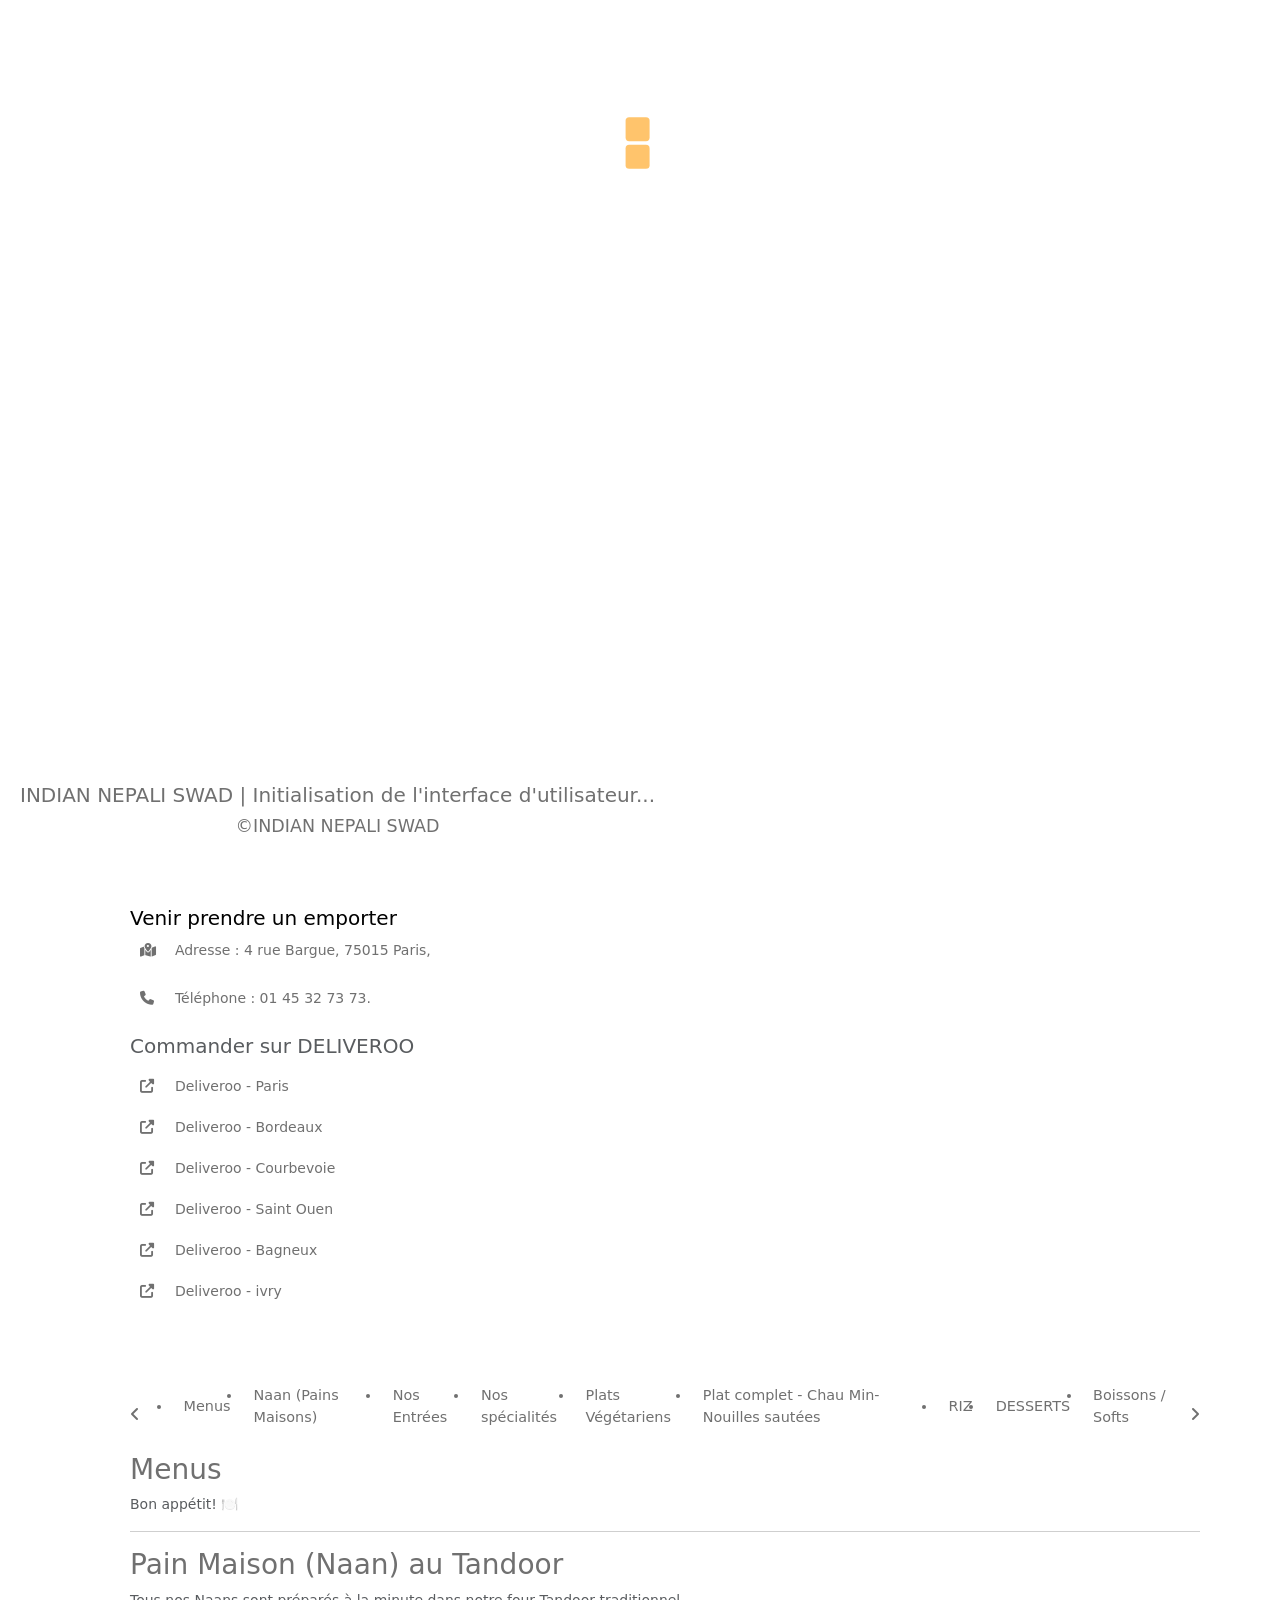
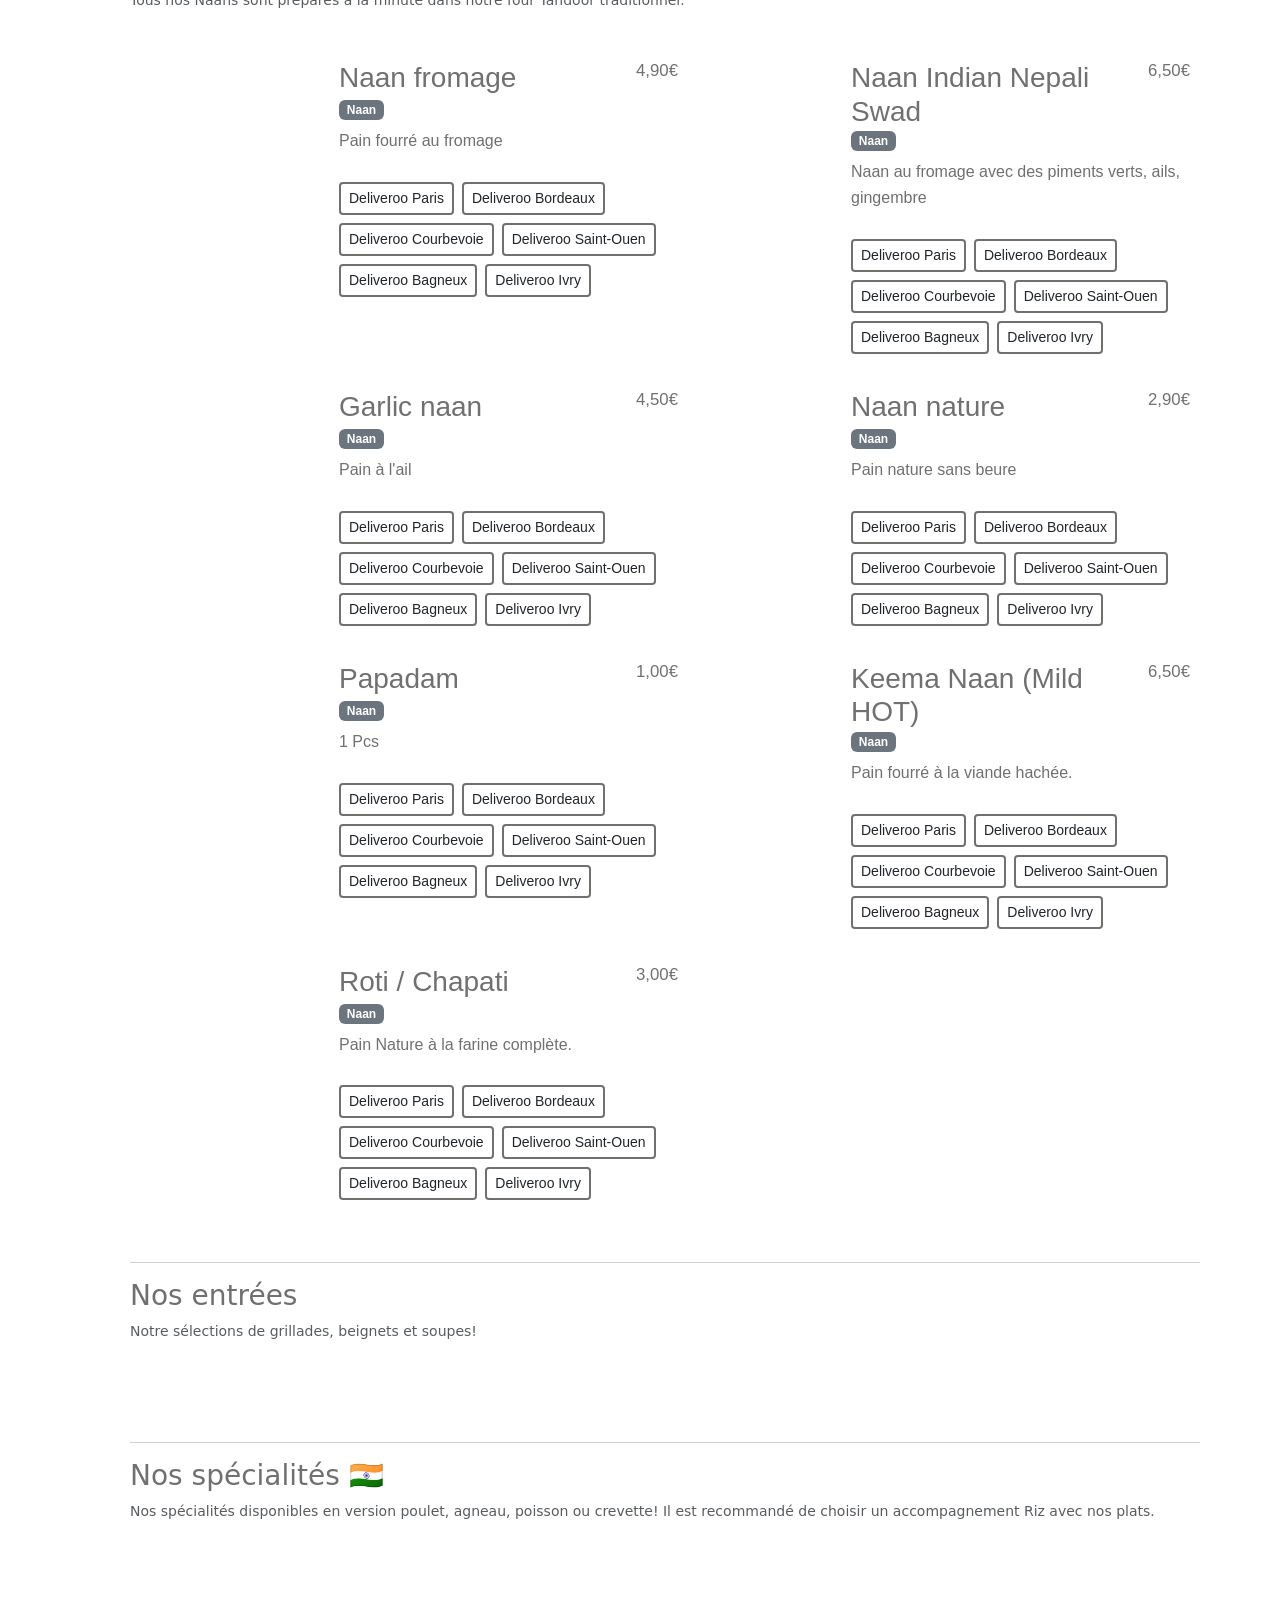
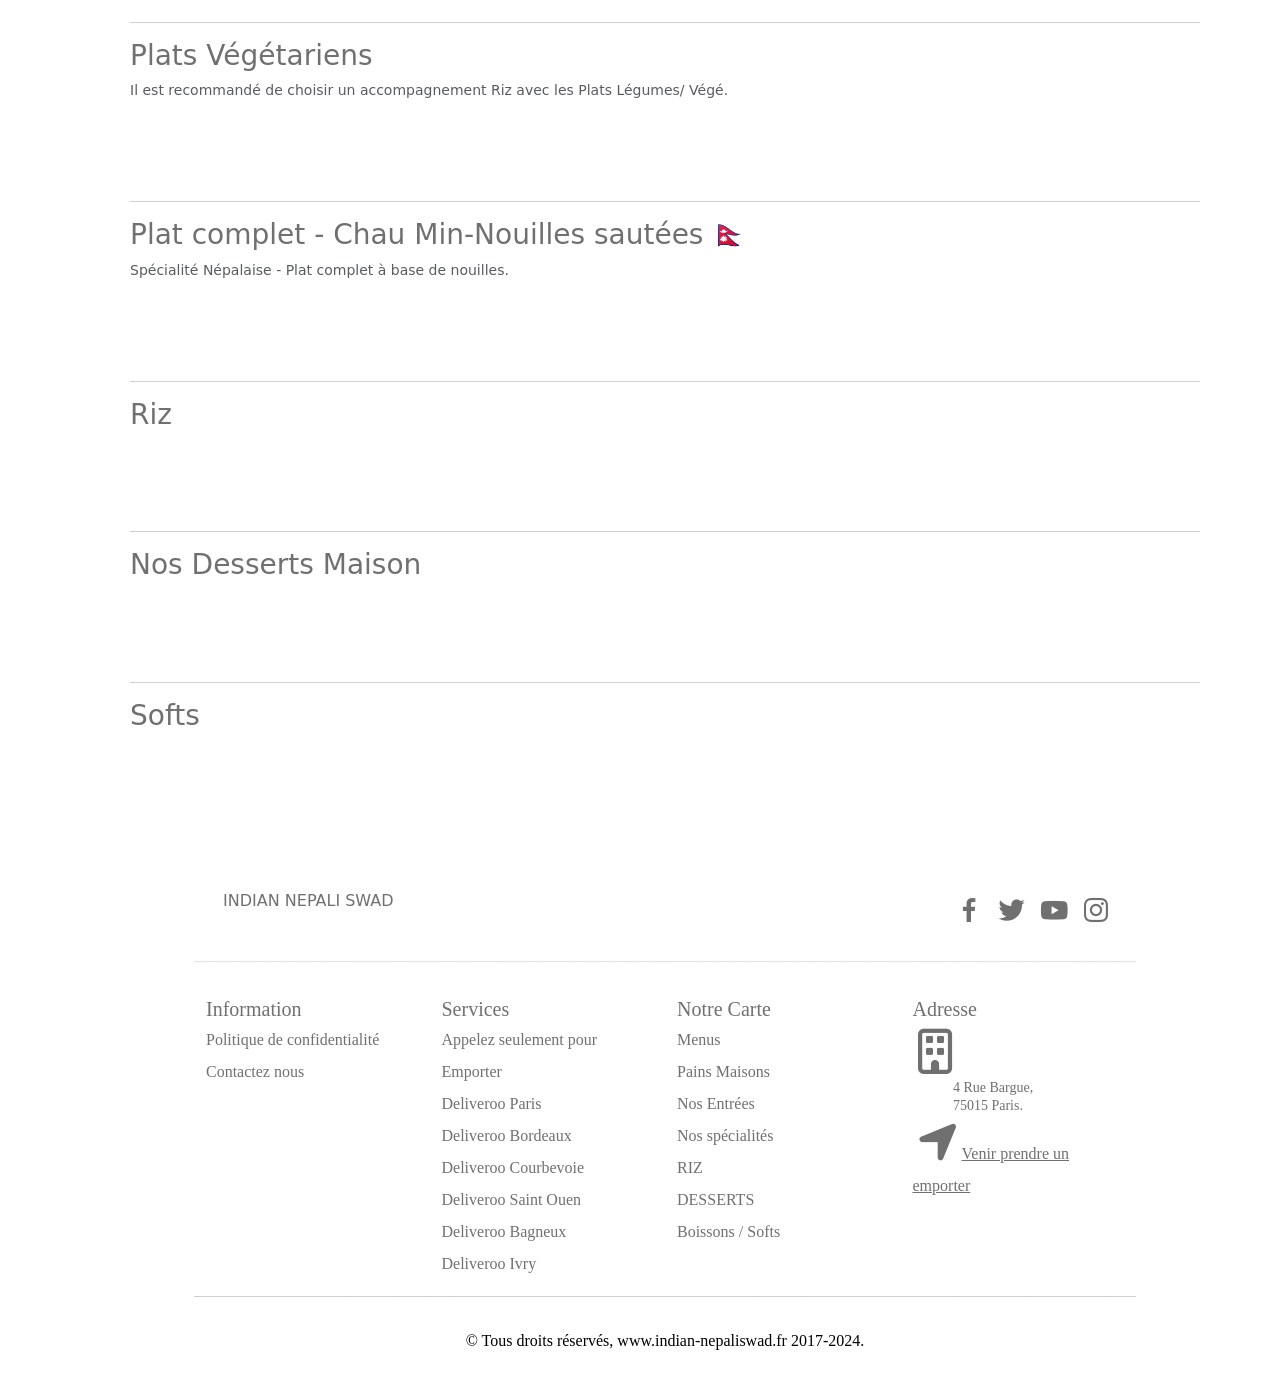
==== index.html @ 0d8e0948 "Update index.html" ====
<!DOCTYPE html>
<html lang="fr">
<head>
<meta charset="UTF-8">
<meta name="viewport" content="width=device-width, initial-scale=1.0">
<meta property="og:title" content="INDIAN NEPALI SWAD" />
<meta property="og:type" content="website" />
<meta property="og:url" content="https://www.indian-nepaliswad.fr" />
<meta property="og:image" content="https://www.indian-nepaliswad.fr/etc/logo.png" />
<meta property="og:description" content="Restaurant Indian Nepali Swad, situé à Paris et à Bordeaux, vous invite à découvrir ses spécialités népalaises et indiennes. Vous pourrez savourer une cuisine authentique sur place, en livraison ou à emporter depuis six emplacements différents : 4 Rue Bargue, 75015 Paris ; 170 Cours du Médoc, 33300 Bordeaux..." />
<meta name="description" content="Restaurant Indian Nepali Swad, situé à Paris et à Bordeaux, vous invite à découvrir ses spécialités népalaises et indiennes. Vous pourrez savourer une cuisine authentique sur place, en livraison ou à emporter depuis six emplacements différents : 4 Rue Bargue, 75015 Paris ; 170 Cours du Médoc, 33300 Bordeaux...">
<meta name="theme-color" content="#ffffff">
<meta name="keywords" content="RESTAURANT, INDIAN, NEPALI, SWAD, CUISINE, livraison, Emporter, CUISINE authentique, Service à table, Sur place, commandez en ligne, deliveroo, repas, Plats, curry, tandoori, naan formage, Meilleur restaurant Indian, Paris">
<meta name="twitter:card" content="summary_large_image">
<meta name="robots" content="index, follow">
<link rel="apple-touch-icon" sizes="180x180" href="https://www.indian-nepaliswad.fr/etc/apple-touch-icon.png">
<link rel="icon" type="image/png" sizes="32x32" href="https://www.indian-nepaliswad.fr/etc/favicon-32x32.png">
<link rel="icon" type="image/png" sizes="16x16" href="https://www.indian-nepaliswad.fr/etc/favicon-16x16.png">
<link rel="manifest" href="https://www.indian-nepaliswad.fr/etc/site.webmanifest">
<meta http-equiv="X-UA-Compatible" content="ie=edge">
<meta name="keywords" content="Nourriture, INDIAN, NEPALI, SWAD">
<meta name="author" content="Food, Nourriture, Restaurant, INDIAN, NEPALI, SWAD">
<link rel="stylesheet" href="https://cdnjs.cloudflare.com/ajax/libs/font-awesome/6.2.1/css/all.min.css"/>
<link rel="stylesheet" href="https://cdn.jsdelivr.net/npm/bootstrap@5.3.3/dist/css/bootstrap.min.css"/>
<link rel="stylesheet" href="https://cdn.jsdelivr.net/npm/boxicons@latest/css/boxicons.min.css"/>
<link rel="stylesheet" href="./css/style.css"/>
<link rel="stylesheet" href="https://www.indian-nepaliswad.fr/css/main.css"/>
<link rel="stylesheet" href="https://www.indian-nepaliswad.fr/css/alerts.css"/>
<script src="https://cdnjs.cloudflare.com/ajax/libs/jquery/3.2.1/jquery.min.js"> crossorigin="anonymous"</script>
<script src="https://code.jquery.com/ui/1.13.2/jquery-ui.js" crossorigin="anonymous"></script>
<link rel="stylesheet" href="https://cdn.jsdelivr.net/npm/swiper@10/swiper-bundle.min.css"/>
<link rel="stylesheet" href="https://www.indian-nepaliswad.fr/css/jquery-ui.css"/>
<script src="https://cdn.jsdelivr.net/particles.js/2.0.0/particles.min.js" crossorigin="anonymous"></script>
<link href="https://cdn.jsdelivr.net/npm/remixicon@4.2.0/fonts/remixicon.css" rel="stylesheet">
<link href="https://cdn.datatables.net/2.0.2/css/dataTables.dataTables.min.css" rel="stylesheet">
<link href="https://cdnjs.cloudflare.com/ajax/libs/leaflet/1.9.4/leaflet.css" rel="stylesheet">
<script src="https://cdn.datatables.net/2.0.2/js/dataTables.min.js" crossorigin="anonymous"></script>
<script src="https://html2canvas.hertzen.com/dist/html2canvas.min.js" crossorigin="anonymous"></script>
<script src="https://cdnjs.cloudflare.com/ajax/libs/leaflet/1.9.4/leaflet.js" crossorigin="anonymous"></script>
<link rel="stylesheet" href="https://unpkg.com/maplibre-gl@2.4.0/dist/maplibre-gl.css">
<link rel="stylesheet" href="https://unpkg.com/leaflet-gesture-handling/dist/leaflet-gesture-handling.min.css">
<script src="https://unpkg.com/leaflet-gesture-handling"></script>
<script src="https://unpkg.com/maplibre-gl@2.4.0/dist/maplibre-gl.js"></script>
<script src="https://cdn.jsdelivr.net/gh/maplibre/maplibre-gl-leaflet@main/leaflet-maplibre-gl.js"></script>
<link rel="stylesheet" href="https://www.indian-nepaliswad.fr/css/style.css"/>
<script>
$(document).ready(function(){
    $("#contextmenu").hide();
    $(document).bind("contextmenu", function(e){
        $("#contextmenu").css("display", "none");
        setTimeout(() => {
            $("#contextmenu").css({'display':'block', 'left':e.pageX, 'top':e.pageY});
            if(e.pageX > window.innerWidth - 400 ||e.pageX < 0 || e.pageY > window.innerHeight - 200|| e.pageY < 0) {
                $("#contextmenu").css({'display':'block', 'left':e.pageX - 260, 'top':e.pageY - 300});
            }
        }, 100);
        return false;
    });
    $(document).click(function(e){
        if(e.button == 0){
        $("#contextmenu").css("display", "none");
        }
    });
    $(document).keydown(function(e){
        if(e.keyCode == 27){
        $("#ccontextmenu").css("display", "none");
        }
    });
    const marker_coords = [48.84063,2.30602];
    var southWest = L.latLng(41.84063, -2.50602);
    var northEast = L.latLng(50.84063, 5.30602);
    var bounds = L.latLngBounds(southWest, northEast);
    const map = L.map('map', {
        center: marker_coords,
        zoom: 5,
        maxZoom: 18,
        minZoom: 5,
        maxBounds: bounds,
        zoomControl: true,
        gestureHandling: true
    });
    L.control.scale().addTo(map);
    L.tooltip(marker_coords, {permanent: true, content: `<b><a style="filter: var(--legend);color: var(--text-color);pointer-events: all;" href="https://www.google.com/maps/dir//4+Rue+Bargue,+75015+Paris">INS* Paris 15</a></b>`})
    .addTo(map);
    // paris 15
    L.circle([48.84063, 2.30602], {
        color: '#ff000085',
        fillColor: '#ff000055',
        fillOpacity: 0.2,
        radius: 10000
    }).addTo(map);
    // Courbevoie 13 Rue Latérale, 92400
    L.circle([48.80518, 2.46269], {
        color: '#0000ff85',
        fillColor: '#006aff55',
        fillOpacity: 0.2,
        radius: 10000
    }).addTo(map);
    // Saint-Ouen 10 rue palouzié, 93400
    L.circle([48.90469, 2.32766], {
        color: '#ff660085',
        fillColor: '#ffa50055',
        fillOpacity: 0.2,
        radius: 10000
    }).addTo(map);
    // Bagneux 5 allée du parc de garlande, 92220
    L.circle([48.80033, 2.30524], {
        color: '#c8c80085',
        fillColor: '#ffff0055',
        fillOpacity: 0.2,
        radius: 10000
    }).addTo(map);
    // ivry 11 rue Moïse, 94200
    L.circle([48.81810, 2.40196], {
        color: '#80008085',
        fillColor: '#ff00ff55',
        fillOpacity: 0.2,
        radius: 10000
    }).addTo(map);
    // Bordeaux 170 Cours du Médoc,33300
    L.circle([44.86313, -0.57288], {
        color: '#00ff8085',
        fillColor: '#00ffff55',
        fillOpacity: 0.2,
        radius: 10000
    }).addTo(map);

    var legend = L.control({ position: "bottomleft" });
    setTimeout(() => {
        legend.onAdd = function(map) {
        var div = L.DomUtil.create("div", "legend d-none d-md-block");
        div.innerHTML = `<h6>Zones de livraison couvert</h6>
                        <div class="btn-group" style="display: flex;justify-content: start;align-items: center;">
                            <input type="text" disabled class="form-control" style="cursor: help;background-color: #ff000085;width: 40px;display: inline;height: 20px;filter: var(--map-tiles-filter);">&nbsp;
                            <a style="color:var(--text-color);" href="https://deliveroo.fr/fr/menu/paris/Pasteur/bidit-risheb/">INS* PARIS 15</a>
                        </div>
                        <div class="btn-group" style="display: flex;justify-content: start;align-items: center;">
                            <input type="text" disabled class="form-control" style="cursor: help;background-color: #00ff0085;width: 40px;display: inline;height: 20px;filter: var(--map-tiles-filter);">&nbsp;
                            <a style="color:var(--text-color);" href="https://deliveroo.fr/fr/menu/bordeaux/bordeaux-editions-cour-du-medoc/indian-nepali-swad-editions-bordeaux/">DELIVEROO Bordeaux</a>
                        </div>
                        <div class="btn-group" style="display: flex;justify-content: start;align-items: center;">
                            <input type="text" disabled class="form-control" style="cursor: help;background-color: #0000ff85;width: 40px;display: inline;height: 20px;filter: var(--map-tiles-filter);">&nbsp;
                            <a style="color:var(--text-color);" href="https://deliveroo.fr/fr/menu/paris/editions-courbevoie/indian-nepali-swad-editions-courbevoie">DELIVEROO Courbevoie</a>
                        </div>
                        <div class="btn-group" style="display: flex;justify-content: start;align-items: center;">
                            <input type="text" disabled class="form-control" style="cursor: help;background-color: #ff660085;width: 40px;display: inline;height: 20px;filter: var(--map-tiles-filter);">&nbsp;
                            <a style="color:var(--text-color);" href="https://deliveroo.fr/fr/menu/paris/editions-saint-ouen/indian-nepali-swad-editions-aubervilliers">DELIVEROO Saint-Ouen</a>
                        </div>
                        <div class="btn-group" style="display: flex;justify-content: start;align-items: center;">
                            <input type="text" disabled class="form-control" style="cursor: help;background-color: #c8c80085;width: 40px;display: inline;height: 20px;filter: var(--map-tiles-filter);">&nbsp;
                            <a style="color:var(--text-color);" href="https://deliveroo.fr/fr/menu/paris/editions-site-bagneux/indian-nepali-swad-editions-bagneux">DELIVEROO Bagneux</a>
                        </div>
                        <div class="btn-group" style="display: flex;justify-content: start;align-items: center;">
                            <input type="text" disabled class="form-control" style="cursor: help;background-color: #80008085;width: 40px;display: inline;height: 20px;filter: var(--map-tiles-filter);">&nbsp;
                            <a style="color:var(--text-color);" href="https://deliveroo.fr/fr/menu/paris/editions-ivry/indian-nepali-swad-editions-ivry">DELIVEROO Ivry</a>
                        </div>
                        <div class="text-muted small p-1">* : INDIAN NEPALI SWAD</div>`;
        return div;
        };
        legend.addTo(map);
        $(".leaflet-control-attribution.leaflet-control a:first-child").remove();
        $(".leaflet-control-attribution.leaflet-control span:first-child").remove();
    }, 1200);
    const mapgl = L.maplibreGL({
        style: 'https://openmaptiles.geo.data.gouv.fr/styles/osm-bright/style.json',
        attribution: '<a href="https://www.openstreetmap.org/copyright" target="_blank">© OpenStreetMap</a><span> | </span>INDIAN NEPALI SWAD<span> zones couvertes pour île-de-france</span>'
    }).addTo(map);
});  
</script>
<title>INDIAN NEPALI SWAD | Acceuil</title>
<script>
function setCookie(cname, cvalue, exdays) {
    const d = new Date();
    d.setTime(d.getTime() + (exdays*24*60*60*1000));
    let expires = "expires="+ d.toUTCString();
    document.cookie = cname + "=" + cvalue + ";" + expires + ";path=/";
}
function getCookie(cname) {
    let name = cname + "=";
    let decodedCookie = decodeURIComponent(document.cookie);
    let ca = decodedCookie.split(';');
    for(let i = 0; i <ca.length; i++) {
    let c = ca[i];
    while (c.charAt(0) == ' ') {
        c = c.substring(1);
    }
    if (c.indexOf(name) == 0) {
        return c.substring(name.length, c.length);
    }
    }
    return "";
}
function notification(type, notif) {
    $("#notification").hide("fade", 200);
    if(getCookie("notifications") == "min" && type != "err") {
        return;
    }
    setTimeout(() => {
      if(type == "copy") {
        $("#notifications").html(`
        <div class="alert w-100" style="width:260px;max-width: 260px;">
            <div class="icon">&copy;</div>
            <div class="text">2017-2024, INDIAN NEPALI SWAD.</div>
        </div>
        `);
        console.log("&copy;2017-2024, INDIAN NEPALI SWAD.");
      }
      if(type == "err") {
        $("#notifications").html(`
        <div class="alert error">
            <div class="icon bx bx-info-circle"></div>
            <div class="text">Erreur</div>
        </div>
        `);
        console.log("Erreur" + ": " + notif);
      }
      if(type == "error") {
        $("#notifications").html(`
        <div class="alert error">
            <div class="icon bx bx-info-circle"></div>
            <div class="text">${notif}</div>
        </div>
        `);
        console.log("Erreur" + ": " + notif);
      }
      if(type == "ok") {
        $("#notifications").html(`
        <div class="alert success">
            <div class="icon bx bx-check"></div>
            <div class="text">${notif}</div>
        </div>
        `);
        console.log("Succès" + ": " + notif);
      }
      if(type == "notif") {
        $("#notifications").html(`
        <div class="alert">
            <div class="icon bx bx-info-circle"></div>
            <div class="text">${notif}</div>
        </div>
        `);
        console.log("Notification" + ": " + notif);
      }
      $("#notification").show("fade", 200);
      setTimeout(() => {
          $("#notification").hide("fade", 200);
      }, 2000);
    }, 400);
}
function systemtheme() {
  $('#theme').val("system");
  if(window.matchMedia('(prefers-color-scheme: dark)').matches) {
    document.documentElement.setAttribute('data-bs-theme', 'dark');
    if(!$(':root').hasClass('dark')) {
      $(':root').addClass('dark');
    }
    notification("ok", "Theme sombre.");
  } else {
    document.documentElement.setAttribute('data-bs-theme', 'light');
    if($(':root').hasClass('dark')) {
      $(':root').removeClass('dark');
    }
    notification("ok", "Theme claire.");
  }
  setCookie('theme', 'system', 60);
}
function darktheme() {
  document.documentElement.setAttribute('data-bs-theme', 'dark');
  $('#theme').val("dark");
  if(!$(':root').hasClass('dark')) {
    $(':root').addClass('dark');
  }
  setCookie('theme', 'dark', 60);
  notification("ok", "Theme sombre.");
}
function lighttheme() {
  document.documentElement.setAttribute('data-bs-theme', 'light');
  $('#theme').val("light");
  if($(':root').hasClass('dark')) {
    $(':root').removeClass('dark');
  }
  setCookie('theme', 'light', 60);
  notification("ok", "Theme claire.");
}
</script>
<style>
@import url("https://fonts.googleapis.com/css2?family=Poppins:wght@400;500;600&display=swap");
:root {
--first-color: #111111;
--title-color: #000000;
--text-color: #000000;
--header-shadow: #e6e6e666;
--form-color: #707070;
--header-scrolled: #fff8f8ba;
--bg-color: #ffffff;
--scrollbarbg: #fffafa;
--whiteindark: brightness(1) invert(0);
--map-tiles-filter: brightness(1) saturate(1) contrast(1);
--loader: #ffb547;
--body-color: #ffffff;
--sidebar-color: #FFF;
--primary-color: #fe5c5c;
--primary-color-light: #F6F5FF;
--toggle-color: #DDD;
--text-color: #707070;
--border-color: #414141;
--dark-color: #000000;
/* ====== Transition ====== */
--tran-03: all 0.2s ease;
--tran-03: all 0.3s ease;
--tran-04: all 0.3s ease;
--tran-05: all 0.3s ease;
--scrollbarcolor: #3a2811;
--scrollbarbg: #412525;

}
:root.dark {
--first-color: #ffffff;
--title-color: #fff5f5;
--text-color: #ffffff;
--header-shadow: hsla(0, 0%, 12%, 0.4);
--header-scrolled: #000000;
--bg-color: #0f0f0f;
--form-color: #ffffff;
--scrollbarbg: #1e1e1e;
--whiteindark: brightness(0.2) invert(1);
--map-tiles-filter: invert(1) contrast(1) brightness(1.2);
--legend: invert(1) contrast(0.8) brightness(1);
--loader: #ffffff;
--body-color: #0f0f0f;
--sidebar-color: #262524;
--primary-color: #3c3b3a;
--primary-color-light: #3c3b3a;
--toggle-color: #fff;
--text-color: #ccc;
--border-color: #acacac;
--scrollbarcolor: #e6e6e6;
--scrollbarbg: #412525;
--dark-color: #ffffff;
}
* {
box-sizing: border-box;
padding: 0;
margin: 0;
}
body {
color: var(--text-color);
background-color: var(--bg-color);
height: fit-content;
max-width: 100%;
min-height: 100vh;
padding-top: 80px;
overflow-y: auto;
overflow-x: hidden;
}
.preloader {
position: fixed;
top: 0;
left: 0;
width: 100%;
height: 100%;
z-index: 9999;
text-align: center;
background-color: var(--bg-color);
color: var(--text-color);
background-position: center;
}
.loaderall {
position: fixed;
z-index: 10000;
bottom: 40px;
text-align: center;
padding: 20px;
font-size: 20px;
}
.loader {
display: inline-block;
text-align: center;
margin-top: 100px;
line-height: 86px;
text-align: center;
position: relative;
padding: 0 48px;
font-size: 48px;
font-family: Arial, Helvetica, sans-serif;
border-radius: 1em;
color: var(--loader);
}
.loader:before, .loader:after {
content: "";
display: block;
width: 40px;
height: 40px;
border-radius: 6px;
background: currentColor;
position: absolute;
animation: load 1s infinite alternate ease-in-out;
opacity: 0.8;
top: 0;
}
.loader:after {
animation: load 2s infinite alternate-reverse ease-in-out;
top: 0;
}
.loader:after {
top: auto;
bottom: 0;
}
@keyframes load {
  0% {
    left: 0;
    height: 100%;
    width: 40px;
    transform: translateX(0);
  }
  10% {
    height: 40px;
    width: 40px;
    left: 0;
  }
  25% {
    height: 40px;
    width: 100%;
  }
  40% {
    height: 40px;
    width: 40px;
    left: 100%;
  }
  50% {
    left: 100%;
    height: 100%;
    width: 40px;
    transform: translateX(-100%);
  }
  60% {
    height: 40px;
    width: 40px;
    left: 100%;
  }
  70% {
    height: 40px;
    width: 100%;
  }
  80% {
    height: 40px;
    width: 100%;
    left: 0;
  }
  90% {
    height: 40px;
    width: 40px;
    left: 0;
  }
  100% {
    left: 0;
    height: 100%;
    width: 40px;
    transform: translateX(0);
  }
}
body:has(#cookies.shown), body:has(.sidebar:not(.close)){
overflow-y: hidden;
overflow-x: hidden;
}
::-moz-selection {
color: #ffffff;
background: #ff4314;
}

::selection {
color: #ffffff;
background: #ff4314;
}
a {
color: #4d6dff;
}
.form-select, .form-control {
color: var(--text-color);
background-color: var(--bg-color);
}
#cookies {
position: fixed;
top: 0;
left: 0;
right: 0;
bottom: 0;
width: 100%;
max-height: 100vh;
padding: 1em 2em;
pointer-events: none;
opacity: 0;
z-index: -8;
overflow-x: hidden;
overflow-y: auto;
background-color: #00000080;
transition: all 0.6s ease-in-out;
}
#cookies.shown {
opacity: 1;
pointer-events: all;
z-index: 9996;
}
button {
-webkit-box-pack: center !important;
-ms-flex-pack: center !important;
-webkit-box-align: center !important;
-ms-flex-align: center !important;
margin: 0px !important;
position: relative !important;
display: -webkit-inline-box !important;
display: -moz-inline-box !important;
display: -ms-inline-flexbox !important;
display: -webkit-inline-flex !important;
display: inline-flex !important;
-webkit-align-items: center !important;
align-items: center !important;
-webkit-justify-content: center !important;
justify-content: center !important;
outline: none !important;
text-decoration: none !important;
-moz-box-sizing: border-box !important;
box-sizing: border-box !important;
-ms-touch-action: manipulation !important;
touch-action: manipulation !important;
-webkit-user-select: none !important;
-moz-user-select: none !important;
-ms-user-select: none !important;
user-select: none !important;
cursor: default !important;
}
#contextmenu {
position: absolute;
top: 0;
left: 0;
background-color: var(--bg-color);
z-index: 9999;
width: 240px;
padding-top: 8px;
padding-bottom: 8px;
box-shadow: 2px 2px 6px 2px rgba(0, 0, 0, 0.6);
border-radius: 10px;
transition: all 0.1s ease-in-out;
display: none;
}
#contextmenu .hr {
height: 1px;
padding: 0;
margin: 0;
margin-top: 2px;
margin-bottom: 2px;
border-bottom: 1px solid var(--border-color);
}
.listcontext .itemcontext {
position: relative;
padding: 10px;
font-size: 14px;
color: var(--text-color);
cursor: pointer;
}
.listcontext .itemcontext i {
display: inline-block;
width: 20px;
margin-right: 6px;
cursor: pointer;
}
.legend.leaflet-control {
padding: 6px 8px;
padding-bottom: 0;
margin-bottom: 14px;
font: 14px Arial, Helvetica, sans-serif;
background: var(--bg-color);
border-radius: 1em;
line-height: 24px;
color: var(--first-color);
text-align: start;
opacity: 0.8;
filter: var(--legend);
cursor: help;
}
.legend.leaflet-control:hover {
opacity: 1;
}
#contextmenu .listcontext .itemcontext:before {
content: "";
position: absolute;
top: 0px;
left: 0px;
width: 0%;
height: 100%;
background-color: var(--title-color);
border-top-right-radius: 1em;
border-bottom-right-radius: 1em;
z-index: -1;
transition: all 0.2s ease-in-out;
}
#contextmenu .listcontext .itemcontext:hover:before {
width: 100%;
border-radius: 0;
}
#contextmenu .listcontext .itemcontext:hover {
color: var(--bg-color);
}
#contextmenu .no-border {
border-bottom: none;
border: none;
}
.pointer {
cursor: pointer;
}
.leaflet-bottom.leaflet-right {
z-index: 999;
}
.leaflet-control-scale.leaflet-control .leaflet-control-scale-line:nth-child(2) {
display: none;
}
.leaflet-control-scale.leaflet-control .leaflet-control-scale-line:nth-child(1) {
border: 2px solid var(--text-color);
background-color: var(--bg-color);
color: var(--text-color);
border-radius: 4px;
filter: var(--legend);
}
#notification {
position: fixed;
top: 10px;
width: 100%;
height: fit-content;
max-height: 100vh;
overflow: hidden;
background-color: transparent;
z-index: 99999;
display: flex;
justify-content: center;
pointer-events: none;
}
#notifications {
display: flex;
justify-content: center;
flex-direction: column;
}
#notifications div.alert {
padding: 6px 10px;
margin: 6px;
width: 140px;
max-width: 200px;
font-size: 18px;
border-radius: 6px;
background-color: var(--text-color);
color: var(--bg-color);
margin-bottom: 15px;
display: flex;
justify-content: center;
align-items: center;
position: relative;
display: flex;
justify-content: center;
align-items: center;
}
#notifications div.alert .icon {
position: absolute;
left: 6px;
color: var(--bg-color);
background-color: var(--text-color);
}
#notifications div.alert.error {
background-color: var(--bs-red);
color: #ffffff;
}
#notifications div.alert.error .icon {
background-color: var(--bs-red);
color: #ffffff;
}
#notifications div.alert.success {
background-color: var(--bs-green);
color: #ffffff;
}
#notifications div.alert.success .icon {
background-color: var(--bs-green);
color: #ffffff;
}
#notification div.alert .text {
padding-left: 16px;
font-size: 14px;
}
.leaflet-control-attribution.leaflet-control {
border-top-left-radius: 10px;
padding: 6px 10px;
}
.leaflet-control-zoom.leaflet-bar.leaflet-control {
border-radius: 10px;
overflow: hidden;
}
#menubar {
position: fixed;
top: 0;
left: 0;
right: 0;
width: 100%;
z-index: 99;
height: 60px;
background-color: var(--bg-color);
}
#menubar #menubar-items {
display: flex;
justify-content: end;
align-items: center;
height: 60px;
padding-right: 14px;
}
#menubar #menubar-items li{
margin-left: 10px;
list-style: none;
}
#menubar #menubar-items li .navlinks{
padding: 10px 14px;
padding-left: 0px;
margin-left: 0px;
color: var(--text-color);
background-color: var(--header-scrolled);
text-decoration: none;
}
.container {
padding: 10px;
padding-left: 60px;
}
::-webkit-scrollbar {
width: 8px;
}
.sidebar .bx.bx-chevron-right.toggle.transition2 {
color: #ffffff;
transition: all 0.1s ease-in-out;
}
.sidebar:not(.close) .image-text .image {
width: 100%;
}
.sidebar.close header .image-text .image p {
display: none;
}
.sidebar:not(.close) header .image-text .image p {
display: block;
position: absolute;
top: 40px;
}
.sidebar:not(.close) header .image-text .image {
padding-bottom: 20px;
}svg {
fill: var(--text-color);
}
.hovershadow {
box-shadow: 4px 4px -10px transparent;
cursor: pointer;
transition: box-shadow 0.2s ease-in-out;
}
.hovershadow:hover {
box-shadow: 2px 2px 6px #87878760;
}
.menu {
  font-family: sans-serif;
  font-size: 14px;
}

.menu-group {
  display: grid;
  grid-template-columns: 1fr;
  gap: 1.5em;
  padding: 1.5em 0;
}

.menu-item {
  display: flex;
}

.menu-item-img {
  width: 80px;
  height: 80px;
  flex-shrink: 0;
  object-fit: cover;
  margin-right: 1.5em;
}

.menu-item-text {
  flex-grow: 1;
}

.menu-item-heading {
  display: flex;
  justify-content: space-between;
  margin: 0;
}

.menu-item-name {
  margin-right: 1.5em;
}

.menu-item-desc {
  line-height: 1.6;
}
.link-cat, .footer-cat-links, .footer-cat-links li a, .link-cat .footer-toggle {
color: var(--text-color);
}

.footer-cat-links li a:after, .footer-toggle, .footer-toggle::after {
color: var(--text-color);
background-color: var(--text-color);
}
.sidebar li a:hover i img {
filter: brightness(0) invert(1);
}
@media screen and (min-width: 999px) {
  .menu {
  font-size: 16px;
  }
  .menu-group {
  grid-template-columns: repeat(2, 1fr);
  }
  .menu-item-img {
  width: 125px;
  height: 125px;
  }
}
@media screen and (max-width: 999px) {
    .leaflet-control-attribution.leaflet-control a, .leaflet-control-attribution.leaflet-control span {
    display: none;
    } 
    .sidebar{
    height: 100vh;
    width: 100%;
    overflow-y: hidden;
    overflow-x: hidden;
    }
    .sidebar.close{
    width: 100px;
    height: 60px;
    background-color: transparent;
    overflow-y: hidden;
    overflow-x: hidden;
    }
    .sidebar .bx.bx-chevron-right.toggle.transition2 {
    transform: translateX(-14px) translateY(-16px);
    }
    .sidebar:not(.close) .bx.bx-chevron-right.toggle.transition2 {
    transform: translateX(-20px) rotate(180deg);
    }
    .container {
    padding: 10px;
    padding-left: 10px;
    }
}
.sidebar li a:hover i.icon, .sidebar li a:hover span.text.nav-text {
color: #ffffff;
}
</style>
</head>
<body>
<div id="notification">
    <div id="notifications">
    </div>
</div>
<div id="menubar">
  <div class="d-flex align-content-center justify-content-end">
      <input autocomplete="off" type="search" id="searchbar" class="form-control rounded-top-0 w-100 h-100 form-control-lg" style="max-width: calc(100% - 140px);margin-right: 10px;height: 60px;text-overflow: ellipsis;" placeholder="Recherche (ctrl + « / » pour le focus)" />
  </div>
</div>
<nav class="sidebar close">
  <header>
      <div class="image-text">
          <span class="image">
              <img src="https://www.indian-nepaliswad.fr/etc/android-chrome-512x512.png" alt="" style="filter: var(--whiteindark);">
              <p>INDIAN NEPALI SWAD</p>
          </span>
      </div>
      <i class='bx bx-chevron-right toggle transition2'></i>
      <hr>
  </header>
  <div class="menu-bar">
      <div class="menu">
          <li class="search-box">
              <i class='bx bx-search icon' id="focusfilternav"></i>
              <input type="text" placeholder="Filtrer..." id="filternav" style="border-top: none;">
          </li>
          <ul class="menu-links p-0" id="tofilternavbar">
              <li class="nav-link" title="Acceuil">
                  <a href="https://www.indian-nepaliswad.fr">
                      <i class='bx bx-home-alt bx-tada-hover icon' ></i>
                      <span class="text nav-text">Acceuil</span>
                  </a>
              </li>
              <li class="nav-link" title="Voir Notre Carte">
                <a href="#menus">
                    <i class='bx bx-restaurant bx-tada-hover icon' ></i>
                    <span class="text nav-text">Voir Notre Carte</span>
                </a>
            </li>
            <hr>
            <li class="nav-link" title="Nous Contacter">
                <a href="tel:0145327373">
                    <i class='bx bx-phone bx-tada-hover icon'></i>
                    <span class="text nav-text">Nous Contacter</span>
                </a>
            </li>
            <hr>
            <li class="nav-link" title="Deliveroo Paris">
                <a href="https://deliveroo.fr/fr/menu/paris/Pasteur/bidit-risheb/">
                    <i class='icon bx-tada-hover'><img src="https://www.indian-nepaliswad.fr/deliveroo-logo.png" alt="" width="30px"></i>
                    <span class="text nav-text">Deliveroo Paris</span>
                </a>
            </li>
            <li class="nav-link" title="Deliveroo Édition Bordeaux">
                <a href="https://deliveroo.fr/fr/menu/bordeaux/bordeaux-editions-cour-du-medoc/indian-nepali-swad-editions-bordeaux/">
                  <i class='icon bx-tada-hover'><img src="https://www.indian-nepaliswad.fr/deliveroo-logo.png" alt="" width="30px"></i>
                    <span class="text nav-text">Édition Bordeaux</span>
                </a>
            </li>
            <li class="nav-link" title="Deliveroo Courbevoie">
                <a href="https://deliveroo.fr/fr/menu/paris/editions-courbevoie/indian-nepali-swad-editions-courbevoie/">
                    <i class='icon bx-tada-hover'><img src="https://www.indian-nepaliswad.fr/deliveroo-logo.png" alt="" width="30px"></i>
                    <span class="text nav-text">Édition Courbevoie</span>
                </a>
            </li>
            <li class="nav-link" title="Deliveroo Édition St-Ouen">
                <a href="https://deliveroo.fr/fr/menu/paris/editions-saint-ouen/indian-nepali-swad-editions-aubervilliers">
                    <i class='icon bx-tada-hover'><img src="https://www.indian-nepaliswad.fr/deliveroo-logo.png" alt="" width="30px"></i>
                    <span class="text nav-text">Édition St-Ouen</span>
                </a>
            </li>
            <li class="nav-link" title="Deliveroo Édition Bagneux">
                <a href="https://deliveroo.fr/fr/menu/paris/editions-site-bagneux/indian-nepali-swad-editions-bagneux">
                  <i class='icon bx-tada-hover'><img src="https://www.indian-nepaliswad.fr/deliveroo-logo.png" alt="" width="30px"></i>
                    <span class="text nav-text">Édition Bagneux</span>
                </a>
            </li>
            <li class="nav-link" title="Deliveroo Édition Ivry">
                <a href="https://deliveroo.fr/fr/menu/paris/editions-ivry/indian-nepali-swad-editions-ivry">
                    <i class='icon bx-tada-hover'><img src="https://www.indian-nepaliswad.fr/deliveroo-logo.png" alt="" width="30px"></i>
                    <span class="text nav-text">Édition Ivry</span>
                </a>
            </li>
            <hr>
            <li class="nav-link" title="Politique de confidentialité">
                <a href="https://www.indian-nepaliswad.fr/policy.html">
                    <i class='bx bxs-user-account bx-tada-hover icon'></i>
                    <span class="text nav-text">Confidentialité</span>
                </a>
            </li>
            <hr>
            <li class="nav-link">
              <a href="#menus" title="MENUS">
                <i class='fa fa-dot-circle bx-tada-hover icon' ></i>
                <span class="text nav-text">MENUS</span>
              </a>
            </li>
            <li class="nav-link">
              <a href="#naan" title="NAAN">
                <i class='fa fa-dot-circle bx-tada-hover icon' ></i>
                <span class="text nav-text">Pains Maisons</span>
              </a>
            </li>
            <li class="nav-link">
              <a href="#entrees" title="Nos Entrées">
                <i class='fa fa-dot-circle bx-tada-hover icon' ></i>
                <span class="text nav-text">Nos Entrées</span>
              </a>
            </li>
            <li class="nav-link">
              <a href="#special" title="Nos spécialités">
                <i class='fa fa-dot-circle bx-tada-hover icon' ></i>
                <span class="text nav-text">Nos spécialités</span>
              </a>
            </li>
            <li class="nav-link">
              <a href="#veg" title="Plats Végétariens">
                <i class='fa fa-dot-circle bx-tada-hover icon' ></i>
                <span class="text nav-text">Plats Végétariens</span>
              </a>
            </li>
            <li class="nav-link">
              <a href="#complet" title="Plat complet">
                <i class='fa fa-dot-circle bx-tada-hover icon' ></i>
                <span class="text nav-text">Plat complet</span>
              </a>
            </li>
            <li class="nav-link">
              <a href="#riz" title="RIZ">
                <i class='fa fa-dot-circle bx-tada-hover icon' ></i>
                <span class="text nav-text">RIZ</span>
              </a>
            </li>
            <li class="nav-link">
              <a href="#desserts" title="DESSERTS">
                <i class='fa fa-dot-circle bx-tada-hover icon' ></i>
                <span class="text nav-text">DESSERTS</span>
              </a>
            </li>
            <li class="nav-link">
              <a href="#softs" title="Boissons / Softs">
                <i class='fa fa-dot-circle bx-tada-hover icon' ></i>
                <span class="text nav-text">Boissons / Softs</span>
              </a>
            </li>
            <hr>
          </ul>
      </div>
      <div class="bottom-content pb-4">
        <li class="nav-link">
          <a href="#" title="&copy;2023, INDIAN NEPALI SWAD." onclick="notification('copy');">
            <i class='bx bx-copyright bx-tada-hover icon' ></i>
            <span class="text small colorall" style="font-size: 0.8em;">INDIAN NEPALI SWAD</span>
          </a>
        </li>
        <li class="nav-link" style="margin-bottom: 10px;">
          <a href="#" title="Supprimer vos données" class="bg-danger bg-opacity-25 text-dange" onclick="deleteAllCookies()">
            <i class='fa fa-trash bx-tada-hover icon text-danger' ></i>
            <span class="text small text-danger" style="font-size: 0.7em;">Supprimer vos données</span>
          </a>
        </li>
          
      </div>
  </div>
</nav>
<div id="contextmenu">
  <div class="listcontext">
    <div class="itemcontext" onclick='window.location="https://www.google.com/maps/dir//4+Rue+Bargue,+75015+Paris";'>
      <i class="fa fa-location-arrow"></i>
      Venir prendre un emporter
    </div>
  </div>
  <hr class="hr">
  <div class="listcontext">
    <div class="itemcontext" onclick="window.location='tel:0145327373';">
      <i class="fa fa-phone-alt"></i>
      Emportez - Paris
    </div>
  </div>
  <hr class="hr">
  <div class="listcontext">
    <div class="itemcontext" onclick="window.location='https://deliveroo.fr/fr/menu/paris/Pasteur/bidit-risheb/';">
      <i class="fa fa-external-link-alt"></i>
      Deliveroo - Paris
    </div>
  </div>
  <div class="listcontext">
    <div class="itemcontext" onclick="window.location='https://deliveroo.fr/fr/menu/bordeaux/bordeaux-editions-cour-du-medoc/indian-nepali-swad-editions-bordeaux/';">
        <i class="fa fa-external-link-alt"></i>Deliveroo - Bordeaux
    </div>
  </div>
  <div class="listcontext">
    <div class="itemcontext" onclick="window.location='https://deliveroo.fr/fr/menu/paris/editions-courbevoie/indian-nepali-swad-editions-courbevoie/';">
        <i class="fa fa-external-link-alt"></i>Deliveroo - Courbevoie
    </div>
  </div>
  <div class="listcontext">
    <div class="itemcontext" onclick="window.location='https://deliveroo.fr/fr/menu/paris/editions-saint-ouen/indian-nepali-swad-editions-aubervilliers/';">
        <i class="fa fa-external-link-alt"></i>Deliveroo - Saint Ouen
    </div>
  </div>
  <div class="listcontext">
    <div class="itemcontext" onclick="window.location='https://deliveroo.fr/fr/menu/paris/editions-site-bagneux/indian-nepali-swad-editions-bagneux/';">
        <i class="fa fa-external-link-alt"></i>Deliveroo - Bagneux
    </div>
  </div>
  <div class="listcontext">
    <div class="itemcontext" onclick="window.location='https://deliveroo.fr/fr/menu/paris/editions-ivry/indian-nepali-swad-editions-ivry/';">
        <i class="fa fa-external-link-alt"></i>Deliveroo - ivry
    </div>
  </div>
  <hr class="hr">
  <div class="listcontext">
    <div class="itemcontext" onclick="window.location='https://www.indian-nepaliswad.fr/policy.html';">
        <i class="bx bxs-user-account"></i>Politique de Confidentialité
    </div>
  </div>
</div>
<div class="preloader">
  <div class="loaderall">INDIAN NEPALI SWAD | Initialisation de l&apos;interface d&apos;utilisateur...<br><span class="small">&copy;INDIAN NEPALI SWAD</span></div>
  <span class="loader" style="scale: 0.6;">
    <img src="https://www.indian-nepaliswad.fr/etc/logo.png" alt="" class="p-4 img-fluid" style="filter: var(--whiteindark);">
  </span>
</div>
<div id="cookies" style="display: flex;justify-content: center;align-items: center;">
  <div class="d-flex justify-content-center">
    <div class="shadow-lg p-3 rounded-4" style="background-color: var(--bg-color);max-width: 1000px;width: 100%;max-height: 100vh;overflow-x: hidden;overflow-y: auto;scale: 0.9;">
      <h2 class="mt-2 btn-group">Configurez<div class="d-none d-md-block">&nbsp;l'interface&nbsp;utilisateur&nbsp;pour</div>&nbsp;<a href="https://www.indian-nepaliswad.fr" style="white-space: nowrap;overflow: hidden;text-overflow: ellipsis;max-width: 100%;">indian-nepaliswad.fr</a>.</h2>
      <p class="text-muted btn-group"><div>Nous utilisons des cookies et d'autres technologies similaires pour enregistrer et appliquer vos préférences.</div><div class="d-none d-md-block m-0 p-0" style="display: inline-block;">Nous utilisons uniquement des cookies nécessaires pour appliquer les préférences, en naviguant, vous acceptez notre politique de cookies inscrite dans le <a href="https://www.indian-nepaliswad.fr/policy.html">politique de confidentialité</a>.</div></p>
      <div class="row" style="padding: 0;margin: 0;">
        <div class="col-lg-8">
          <hr>
          <div class="row">
            <div class="d-flex justify-content-center align-items-start flex-column col-6 col-md-8">
              <span class="mt-2">
                <svg xmlns="http://www.w3.org/2000/svg" width="16" height="16" fill="currentColor" viewBox="0 0 16 16">
                  <path d="M8 15A7 7 0 1 0 8 1zm0 1A8 8 0 1 1 8 0a8 8 0 0 1 0 16"/>
                </svg>&nbsp;
                Sélectionnez votre thème
              </span>
              <small class="text-secondary mt-1 d-none d-md-block d-lg-block">Personnalisez l'apparence de votre interface utilisateur.</small>
            </div>
            <div class="d-flex justify-content-center align-items-center col-6 col-md-4">
              <select name="" id="theme" class="form-select p-2" style="background-color: var(--bg-color);color: var(--first-color);height: fit-content;">
                <option value="system" selected>Système</option>
                <option value="light">Claire</option>
                <option value="dark">Sombre</option>
              </select>
            </div>
          </div>
          <hr>
          <div class="row pb-2">
            <div class="d-flex justify-content-center align-items-start flex-column col-6 col-md-8">
              <span class="mt-2">
                <svg xmlns="http://www.w3.org/2000/svg" width="16" height="16" fill="currentColor" viewBox="0 0 16 16">
                  <path d="M8 16a2 2 0 0 0 2-2H6a2 2 0 0 0 2 2M8 1.918l-.797.161A4 4 0 0 0 4 6c0 .628-.134 2.197-.459 3.742-.16.767-.376 1.566-.663 2.258h10.244c-.287-.692-.502-1.49-.663-2.258C12.134 8.197 12 6.628 12 6a4 4 0 0 0-3.203-3.92zM14.22 12c.223.447.481.801.78 1H1c.299-.199.557-.553.78-1C2.68 10.2 3 6.88 3 6c0-2.42 1.72-4.44 4.005-4.901a1 1 0 1 1 1.99 0A5 5 0 0 1 13 6c0 .88.32 4.2 1.22 6"/>
                </svg>&nbsp;
                Notifications contextuelles
              </span>
              <small class="text-secondary mt-1 d-none d-md-block d-lg-block">En sélectionnant « Tous », vous aurez toutes les fenêtres contextuelles de notification. En sélectionnant « Aucun », vous n&apos;aurez que des fenêtres contextuelles d&apos;erreur(s).</small>
            </div>
            <div class="d-flex justify-content-center align-items-center col-6 col-md-4">
              <select name="" id="notif" class="form-select p-2" style="background-color: var(--bg-color);color: var(--first-color);height: fit-content;">
                <option value="all">Tous</option>
                <option value="none">Aucun</option>
              </select>
            </div>
          </div>
        </div>
        <div class="col-lg-4 d-none d-lg-flex" style="overflow: hidden;justify-content: center;align-items: start;height: 200px;"><img src="https://www.indian-nepaliswad.fr/etc/logo.png" alt="" class="img-fluid h-100" style="filter: var(--whiteindark);transition: all 0.2s ease-in-out;"></div>
      </div>
      <hr>
    <h4 class="small">En naviguant sur <a href="https://www.indian-nepaliswad.fr">indian-nepaliswad.fr</a> vous acceptez notre <a href="https://www.indian-nepaliswad.fr/policy.html">politique de confidentialité</a>.</h4>
    <div class="btn-group w-100">
        <button class="m-1 rounded-2 btn btn-primary" onclick="if($('#cookies').hasClass('shown')){$('#cookies').removeClass('shown');}setCookie('cookiesmenu', 'hide', 60);notification('notif', 'Fenêtre fermé');">Continuer</button>
    </div>
    </div>
  </div>
</div>
<div class="container">
  <div class="jumbotron jumbotron-main" id="home">
    <div id="particles-js" style="background-image: url(https://www.indian-nepaliswad.fr/Photo%20acceuil%201.jpg);background-position: center;background-size: cover;filter: blur(0px);border-radius: 1em;"><canvas class="particles-js-canvas-el" width="1409" height="319" style="width: 100%; height: 100%;opacity: 0.6;"></canvas></div><!-- /.particles div -->
    <div class="container center-vertically-holder text-center">
      <div class="center-vertically">
        <div class="col-sm-8 col-sm-offset-2 col-lg-6 col-lg-offset-3 text-center" style="pointer-events: none;">
          <div class="bg-dark bg-opacity-25 rounded" style=" visibility: visible; text-align: center; -webkit-transform: translateY(0) scale(1); opacity: 1;transform: translateY(0) scale(1); opacity: 1;-webkit-transition: -webkit-transform 1.5s cubic-bezier(0.6, 0.2, 0.1, 1) 0.05s, opacity 1.5s cubic-bezier(0.6, 0.2, 0.1, 1) 0.05s; transition: transform 1.5s cubic-bezier(0.6, 0.2, 0.1, 1) 0.05s, opacity 1.5s cubic-bezier(0.6, 0.2, 0.1, 1) 0.05s; ">
            <h1 class="scaleReveal" data-sr-id="46" style="padding-left: 10px; visibility: visible; font-size: 3em; -webkit-transform: translateY(0) scale(1); opacity: 1;transform: translateY(0) scale(1); opacity: 1;-webkit-transition: -webkit-transform 1.5s cubic-bezier(0.6, 0.2, 0.1, 1) 0.05s, opacity 1.5s cubic-bezier(0.6, 0.2, 0.1, 1) 0.05s; transition: transform 1.5s cubic-bezier(0.6, 0.2, 0.1, 1) 0.05s, opacity 1.5s cubic-bezier(0.6, 0.2, 0.1, 1) 0.05s; ">
              <strong>INDIAN NEPALI SWAD</strong>
            </h1>
            <p class="bottomReveal" data-sr-id="2" style=" visibility: visible; text-align: center; -webkit-transform: translateY(0) scale(1); opacity: 1;transform: translateY(0) scale(1); opacity: 1;-webkit-transition: -webkit-transform 1.5s cubic-bezier(0.6, 0.2, 0.1, 1) 0.05s, opacity 1.5s cubic-bezier(0.6, 0.2, 0.1, 1) 0.05s; transition: transform 1.5s cubic-bezier(0.6, 0.2, 0.1, 1) 0.05s, opacity 1.5s cubic-bezier(0.6, 0.2, 0.1, 1) 0.05s; ">
              Gastronomie Indienne et Népalaise<br><br>
              <div class="row p-2">
                <a class="m-1 btn rounded" style="pointer-events: all;width:fit-content;color: var(--text-color);background-color: var(--bg-color);border: 2px solid var(--text-color);" href="https://deliveroo.fr/fr/menu/paris/Pasteur/bidit-risheb/">Deliveroo Paris</a>
                <a class="m-1 btn rounded" style="pointer-events: all;width:fit-content;color: var(--text-color);background-color: var(--bg-color);border: 2px solid var(--text-color);" href="https://deliveroo.fr/fr/menu/bordeaux/bordeaux-editions-cour-du-medoc/indian-nepali-swad-editions-bordeaux/">Deliveroo Bordeaux</a>
                <a class="m-1 btn rounded" style="pointer-events: all;width:fit-content;color: var(--text-color);background-color: var(--bg-color);border: 2px solid var(--text-color);" href="https://deliveroo.fr/fr/menu/paris/editions-courbevoie/indian-nepali-swad-editions-courbevoie/">Deliveroo Courbevoie</a>
                <a class="m-1 btn rounded" style="pointer-events: all;width:fit-content;color: var(--text-color);background-color: var(--bg-color);border: 2px solid var(--text-color);" href="https://deliveroo.fr/fr/menu/paris/editions-saint-ouen/indian-nepali-swad-editions-aubervilliers/">Deliveroo Saint-Ouen</a>
                <a class="m-1 btn rounded" style="pointer-events: all;width:fit-content;color: var(--text-color);background-color: var(--bg-color);border: 2px solid var(--text-color);" href="https://deliveroo.fr/fr/menu/paris/editions-site-bagneux/indian-nepali-swad-editions-bagneux/">Deliveroo Bagneux</a>
                <a class="m-1 btn rounded" style="pointer-events: all;width:fit-content;color: var(--text-color);background-color: var(--bg-color);border: 2px solid var(--text-color);" href="https://deliveroo.fr/fr/menu/paris/editions-ivry/indian-nepali-swad-editions-ivry/">Deliveroo Ivry</a>
              </div>
            </p>
          </div>
        </div>
      </div>
    </div>
  </div>
  <p class="small text-muted">
    <div class="row">
        <div class="col-md-6 col-lg-4 text-muted">
            Indian Nepali Swad est un restaurant de la gastronomie indienne et népalaise. Vous y découvrirez des saveurs authentiques, délicieuses et savoureuses de l&apos;Orient authentique en livraison ou à emporter.
            <br><br><h5 style="color: var(--title-color);">Venir prendre un emporter</h5>
            <div class="listcontext">
                <a class="itemcontext" href="https://www.google.com/maps/dir//4+Rue+Bargue,+75015+Paris" style="text-decoration: none;">
                    <i class="fa fa-map-marked-alt"></i>&nbsp;&nbsp;Adresse : 4 rue Bargue, 75015 Paris,
                </a>
            </div>
            <br>
            <div class="listcontext">
                <a class="itemcontext" href="tel:0145327373" style="text-decoration: none;">
                    <i class="fa fa-phone"></i>&nbsp;&nbsp;Téléphone : 01 45 32 73 73.
                </a>
            </div>
            <br>
            <h5>Commander sur DELIVEROO</h5>
            <div class="listcontext">
                <div class="itemcontext" onclick="window.location='https://deliveroo.fr/fr/menu/paris/Pasteur/bidit-risheb/';">
                    <i class="fa fa-external-link-alt"></i>&nbsp;&nbsp;Deliveroo - Paris
                </div>
            </div>
            <div class="listcontext">
                <div class="itemcontext" onclick="window.location='https://deliveroo.fr/fr/menu/bordeaux/bordeaux-editions-cour-du-medoc/indian-nepali-swad-editions-bordeaux/';">
                    <i class="fa fa-external-link-alt"></i>&nbsp;&nbsp;Deliveroo - Bordeaux
                </div>
            </div>
            <div class="listcontext">
                <div class="itemcontext" onclick="window.location='https://deliveroo.fr/fr/menu/paris/editions-courbevoie/indian-nepali-swad-editions-courbevoie/';">
                    <i class="fa fa-external-link-alt"></i>&nbsp;&nbsp;Deliveroo - Courbevoie
                </div>
            </div>
            <div class="listcontext">
                <div class="itemcontext" onclick="window.location='https://deliveroo.fr/fr/menu/paris/editions-saint-ouen/indian-nepali-swad-editions-aubervilliers/';">
                    <i class="fa fa-external-link-alt"></i>&nbsp;&nbsp;Deliveroo - Saint Ouen
                </div>
            </div>
            <div class="listcontext">
                <div class="itemcontext" onclick="window.location='https://deliveroo.fr/fr/menu/paris/editions-site-bagneux/indian-nepali-swad-editions-bagneux/';">
                    <i class="fa fa-external-link-alt"></i>&nbsp;&nbsp;Deliveroo - Bagneux
                </div>
            </div>
            <div class="listcontext">
                <div class="itemcontext" onclick="window.location='https://deliveroo.fr/fr/menu/paris/editions-ivry/indian-nepali-swad-editions-ivry/';">
                    <i class="fa fa-external-link-alt"></i>&nbsp;&nbsp;Deliveroo - ivry
                </div>
            </div>
        </div>
        <div class="col-md-6 d-md-block col-lg-8 pb-4 mb-4">
            <div id="map" style="width: 100%; height: 100%;border:0;border-radius: 1em;filter: var(--map-tiles-filter);min-height: 200px;"></div>
            
        </div>
    </div>
    <br>
  </p><br>
  <div class="wrapper121" style="display: flex;align-items: center;">
    <div class="icon121"><i id="left1" class="fa-solid fa-angle-left"></i></div>
    <ul class="options1" style="display: flex;align-items: center;">
      <li title="Clickez sur le produit pour faire défiler le barre de défilement." class="option1" style="background-color: var(--bg-color);color: var(--text-color);border-radius: 0.5em;font-size: 0.9em;padding: 0.6em 0.8em;"><a style="color: var(--text-color);text-decoration: none;" href="#menus" class="p-0 m-0">Menus</a></li>
      <li title="Clickez sur le produit pour faire défiler le barre de défilement." class="option1" style="background-color: var(--bg-color);color: var(--text-color);border-radius: 0.5em;font-size: 0.9em;padding: 0.6em 0.8em;"><a style="color: var(--text-color);text-decoration: none;" href="#naan" class="p-0 m-0">Naan (Pains Maisons)</a></li>
      <li title="Clickez sur le produit pour faire défiler le barre de défilement." class="option1" style="background-color: var(--bg-color);color: var(--text-color);border-radius: 0.5em;font-size: 0.9em;padding: 0.6em 0.8em;"><a style="color: var(--text-color);text-decoration: none;" href="#entrees" class="p-0 m-0">Nos Entrées</a></li>
      <li title="Clickez sur le produit pour faire défiler le barre de défilement." class="option1" style="background-color: var(--bg-color);color: var(--text-color);border-radius: 0.5em;font-size: 0.9em;padding: 0.6em 0.8em;"><a style="color: var(--text-color);text-decoration: none;" href="#special" class="p-0 m-0">Nos spécialités</a></li>
      <li title="Clickez sur le produit pour faire défiler le barre de défilement." class="option1" style="background-color: var(--bg-color);color: var(--text-color);border-radius: 0.5em;font-size: 0.9em;padding: 0.6em 0.8em;"><a style="color: var(--text-color);text-decoration: none;" href="#veg" class="p-0 m-0">Plats Végétariens</a></li>
      <li title="Clickez sur le produit pour faire défiler le barre de défilement." class="option1" style="background-color: var(--bg-color);color: var(--text-color);border-radius: 0.5em;font-size: 0.9em;padding: 0.6em 0.8em;"><a style="color: var(--text-color);text-decoration: none;" href="#complet" class="p-0 m-0">Plat complet - Chau Min-Nouilles sautées</a></li>
      <li title="Clickez sur le produit pour faire défiler le barre de défilement." class="option1" style="background-color: var(--bg-color);color: var(--text-color);border-radius: 0.5em;font-size: 0.9em;padding: 0.6em 0.8em;"><a style="color: var(--text-color);text-decoration: none;" href="#riz" class="p-0 m-0">RIZ</a></li>
      <li title="Clickez sur le produit pour faire défiler le barre de défilement." class="option1" style="background-color: var(--bg-color);color: var(--text-color);border-radius: 0.5em;font-size: 0.9em;padding: 0.6em 0.8em;"><a style="color: var(--text-color);text-decoration: none;" href="#desserts" class="p-0 m-0">DESSERTS</a></li>
      <li title="Clickez sur le produit pour faire défiler le barre de défilement." class="option1" style="background-color: var(--bg-color);color: var(--text-color);border-radius: 0.5em;font-size: 0.9em;padding: 0.6em 0.8em;"><a style="color: var(--text-color);text-decoration: none;" href="#softs" class="p-0 m-0">Boissons / Softs</a></li>
    </ul>
    <div class="icon121"><i id="right1" class="fa-solid fa-angle-right"></i></div>
  </div>
  <!------Json genereator + Json generated------>
  <h3>Menus</h3>
  <p class="small text-muted">Bon appétit! 🍽️</p>
  <div id="menus"></div>
  <hr>
  <h3>Pain Maison (Naan) au Tandoor</h3>
  <p class="small text-muted">Tous nos Naans sont préparés à la minute dans notre four Tandoor traditionnel.</p>
  <div class="menu container">
    <div class="menu-group" id="naan">
      
    </div>
  </div>
  <hr>
  <h3>Nos entrées</h3>
  <p class="small text-muted">Notre sélections de grillades, beignets et soupes!</p>
  <div class="menu container">
    <div class="menu-group" id="entrees">
      
    </div>
  </div>
  <hr>
  <h3>Nos spécialités 🇮🇳</h3>
  <p class="small text-muted">Nos spécialités disponibles en version poulet, agneau, poisson ou crevette! Il est recommandé de choisir un accompagnement Riz avec nos plats.</p>
  <div class="menu container">
    <div class="menu-group" id="special">
      
    </div>
  </div>
  <hr>
  <h3>Plats Végétariens</h3>
  <p class="small text-muted">Il est recommandé de choisir un accompagnement Riz avec les Plats Légumes/ Végé.</p>
  <div class="menu container">
    <div class="menu-group" id="veg">
      
    </div>
  </div>
  <hr>
  <h3>Plat complet - Chau Min-Nouilles sautées 🇳🇵</h3>
  <p class="small text-muted">Spécialité Népalaise - Plat complet à base de nouilles.</p>
  <div class="menu container">
    <div class="menu-group" id="complet">
      
    </div>
  </div>
  <hr>
  <h3>Riz</h3>
  <p class="small text-muted"></p>
  <div class="menu container">
    <div class="menu-group" id="riz">
      
    </div>
  </div>
  <hr>
  <h3>Nos Desserts Maison</h3>
  <p class="small text-muted"></p>
  <div class="menu container">
    <div class="menu-group" id="desserts">
      
    </div>
  </div>
  <hr>
  <h3>Softs</h3>
  <p class="small text-muted"></p>
  <div class="menu container">
    <div class="menu-group" id="softs">
      
    </div>
  </div>
  <footer class="text-center text-lg-start text-muted mb-0" style="background: radial-gradient(var(--body-color), transparent);color: var(--text-color);" >
    <section class="d-flex justify-content-center justify-content-lg-between p-4 border-bottom" style="color: var(--text-color);">
      <!-- Left -->
      <div class="me-5 d-none d-lg-block">
        <img src="https://www.indian-nepaliswad.fr/etc/android-chrome-512x512.png" alt="" class="img-fluid" width="50" style="filter: var(--whiteindark);">
        <span>INDIAN NEPALI SWAD</span>
      </div>
      <!-- Left -->

      <!-- Right -->
      <div class="fa-2x">
        <a href="https://www.facebook.com/people/Indian-Nepali-Swad/100041638634787/" class="text-decoration-none" style="color: var(--text-color);">
          <i class="bx bxl-facebook text-decoration-none bx-tada-hover"></i>
        </a>
        <a href="https://twitter.com/INepaliswad" class="text-decoration-none" style="color: var(--text-color);">
          <i class="bx bxl-twitter text-decoration-none bx-tada-hover"></i>
        </a>
        <a href="https://www.youtube.com/channel/UCHPsdHfepFygMiWvlLclhcA" class="text-decoration-none" style="color: var(--text-color);">
          <i class="bx bxl-youtube text-decoration-none bx-tada-hover"></i>
        </a>
        <a href="https://www.instagram.com/indiannepaliswad/" class="text-decoration-none" style="color: var(--text-color);">
          <i class="bx bxl-instagram text-decoration-none bx-tada-hover"></i>
        </a>
      </div>
      <!-- Right -->
    </section>
    <section>
    <div class="row">
        <div class="col-3">                
            <div class="link-cat" onclick="footerToggle(this)">
                <span class="footer-toggle"></span>
                <span class="footer-cat">Information</span>
            </div>
            <ul class="footer-cat-links">
                <li><a href="./policy.html"><span>Politique de confidentialité</span></a></li>
                <li><a href="tel:0145327373"><span>Contactez nous</span></a></li>
            </ul>
        </div>
        <div class="col-3">
            <div class="link-cat" onclick="footerToggle(this)">
                <span class="footer-toggle"></span>
                <span class="footer-cat">Services</span>
            </div>
            <ul class="footer-cat-links">
                <li><a href="tel:0145327373"><span>Appelez seulement pour Emporter</span></a></li>
                <li><a href="https://deliveroo.fr/fr/menu/paris/Pasteur/bidit-risheb/"><span>Deliveroo Paris</span></a></li>
                <li><a href="https://deliveroo.fr/fr/menu/bordeaux/bordeaux-editions-cour-du-medoc/indian-nepali-swad-editions-bordeaux/"><span>Deliveroo Bordeaux</span></a></li>
                <li><a href="https://deliveroo.fr/fr/menu/paris/editions-courbevoie/indian-nepali-swad-editions-courbevoie/"><span>Deliveroo Courbevoie</span></a></li>
                <li><a href="https://deliveroo.fr/fr/menu/paris/editions-saint-ouen/indian-nepali-swad-editions-aubervilliers/"><span>Deliveroo Saint Ouen</span></a></li>
                <li><a href="https://deliveroo.fr/fr/menu/paris/editions-site-bagneux/indian-nepali-swad-editions-bagneux/"><span>Deliveroo Bagneux</span></a></li>
                <li><a href="https://deliveroo.fr/fr/menu/paris/editions-ivry/indian-nepali-swad-editions-ivry/"><span>Deliveroo Ivry</span></a></li>
            </ul>
        </div>
        <div class="col-3">
            <div class="link-cat" onclick="footerToggle(this)">
                <span class="footer-toggle"></span>
                <span class="footer-cat">Notre Carte</span>
            </div>
            <ul class="footer-cat-links">
                <li><a href="#menus"><span>Menus</span></a></li>
                <li><a href="#naan"><span>Pains Maisons</span></a></li>
                <li><a href="#entrees"><span>Nos Entrées</span></a></li>
                <li><a href="#special"><span>Nos spécialités</span></a></li>
                <li><a href="#riz"><span>RIZ</span></a></li>
                <li><a href="#desserts"><span>DESSERTS</span></a></li>
              <li><a href="#softs"><span>Boissons / Softs</span></a></li>
            </ul>
        </div>
        <div class="col-3" id="newsletter">
            <div id="address" style="color: var(--text-color);">
                <span>Adresse</span>
                <ul>
                    <li style="color: var(--text-color);">
                        <i class="far fa-building"></i>
                        <div style="color: var(--text-color);">4 Rue Bargue, <br/>75015 Paris.</div>
                    </li>
                    <li>
                      <a href="https://goo.gl/maps/F957tJgHVujEjExi8" style="color: var(--text-color);"><i class="fa fa-location-arrow"></i>Venir prendre un emporter</a>
                  </li>
                </ul>
            </div>
            
        </div>
    </div>
    </section>
    <div id="copyright" style="color: var(--title-color);">
        &copy; Tous droits réservés, www.indian-nepaliswad.fr 2017-2024.
    </div>
  </footer>
</div>
<script>
$( document ).ready(function() {
  fetch("https://www.indian-nepaliswad.fr/menulist/menu.json")
  .then(function(response){
      return response.json();
  }).then(function(products){
      let menu = "",
      content = "",
      menudet = "";
      for(let product of products){
          for(let option of product.options){
              for(var i = 0; i < option.options.length; i++) {
                  content += `<option>${option.options[i]}</option>`;
              }
              menudet += `
              <div class="col-6 col-lg-4">
                  <h4>${option.title}</h4>
                  <select class="form-select">
                  ${content}
                  </select>
              </div>
              `;
              content="";
          }
          menu += `
          <section class="py-5">
              <div class="container">
                  <div class="row gx-5">
                  <aside class="col-lg-4 col-md-4">
                      <div class="border rounded-4 mb-3 d-flex justify-content-center">
                      <a data-fslightbox="mygalley" class="rounded-4" target="_blank" data-type="image" href="#">
                          <img style="max-width: 100%; max-height: 100vh; margin: auto;" class="rounded-4 fit" src="${product.image}" onerror="$(this).attr('src','https://www.indian-nepaliswad.fr/assets/logo.png');$(this).css('filter','var(--whiteindark)');"/>
                      </a>
                      </div>
                  </aside>
                  <main class="col-lg-8 col-md-8">
                      <div class="ps-lg-3 ps-md-3">
                      <h4 class="title" style="font-size: 2em;">
                          ${product.title}
                      </h4>
                          <div class="row pt-2">
                              <dd class="badge bg-success" style="width:fit-content;" title="Produit du type : ${product.type}">${product.type}</dd>
                          </div>
                      <div class="row">
                          <div class="row">
                            <h5 class="small col-8">Cette formule contient :&nbsp;<span class="text-muted">${product.description}</span></h5>
                            <div class="mb-3 col-4">
                                <span class="h5">${product.price}&euro;</span>
                            </div>
                          </div>
                        <div class="col-12 row">
                            ${menudet}
                        </div>
                      </div>
                      <div class="row">
                          <div class="col-6 p-1">
                              <a class="mt-2 btn btn-sm btn-danger rounded" href="${product.link1}">DELIVEROO Paris</a>
                          </div>
                          <div class="col-6 p-1">
                              <a class="mt-2 btn btn-sm btn-danger rounded" href="${product.link2}">DELIVEROO Courbevoie</a>
                          </div>
                          <div class="col-6 p-1">
                              <a class="mt-2 btn btn-sm btn-danger rounded" href="${product.link3}">DELIVEROO Saint-Ouen</a>
                          </div>
                          <div class="col-6 p-1">
                              <a class="mt-2 btn btn-sm btn-danger rounded" href="${product.link4}">DELIVEROO Bagneux</a>
                          </div>
                          <div class="col-6 p-1">
                              <a class="mt-2 btn btn-sm btn-danger rounded" href="${product.link5}">DELIVEROO Ivry</a>
                          </div>
                          <div class="col-6 p-1">
                              <a class="mt-2 btn btn-sm btn-danger rounded" href="https://deliveroo.fr/fr/menu/bordeaux/bordeaux-editions-cour-du-medoc/indian-nepali-swad-editions-bordeaux/">DELIVEROO Bordeaux</a>
                          </div>
                      </div>
                  </main>
                  </div>
              </div>
          </section>
          `;
          $("#menus").html(menu);
          content = "";
          menudet = "";
      }
  });
  fetch("./menulist/naan.json")
  .then(function(response){
    return response.json();
  }).then(function(products){
    let produit = "";
    for(let product of products){
      produit += `
      <div class="menu-item">
        <img
          src="${product.image}"
          alt="${product.type}"
          class="menu-item-img rounded"
          onerror="$(this).attr('src','https://www.indian-nepaliswad.fr/etc/logo.png');$(this).css('filter','var(--whiteindark)');"
        />
        <div class="menu-item-text">
          <h3 class="menu-item-heading">
            <span class="menu-item-name">${product.title}</span>
            <p class="small" style="font-size: 0.6em;">${product.price}&euro;</p>
          </h3>
          <dd class="badge bg-secondary" style="width:fit-content;" title="Produit du type : ${product.type}">${product.type}</dd>
          <p class="menu-item-desc">
            ${product.description}
          </p>
          <div class="row p-2">
              <a class="m-1 btn btn-sm" style="border:2px solid var(--text-color);width:fit-content;" href="https://deliveroo.fr/fr/menu/paris/Pasteur/bidit-risheb/${product.link}">Deliveroo Paris</a>
              <a class="m-1 btn btn-sm" style="border:2px solid var(--text-color);width:fit-content;" href="https://deliveroo.fr/fr/menu/bordeaux/bordeaux-editions-cour-du-medoc/indian-nepali-swad-editions-bordeaux/">Deliveroo Bordeaux</a>
              <a class="m-1 btn btn-sm" style="border:2px solid var(--text-color);width:fit-content;" href="https://deliveroo.fr/fr/menu/paris/editions-courbevoie/indian-nepali-swad-editions-courbevoie/${product.link1}">Deliveroo Courbevoie</a>
              <a class="m-1 btn btn-sm" style="border:2px solid var(--text-color);width:fit-content;" href="https://deliveroo.fr/fr/menu/paris/editions-saint-ouen/indian-nepali-swad-editions-aubervilliers/${product.link2}">Deliveroo Saint-Ouen</a>
              <a class="m-1 btn btn-sm" style="border:2px solid var(--text-color);width:fit-content;" href="https://deliveroo.fr/fr/menu/paris/editions-site-bagneux/indian-nepali-swad-editions-bagneux/${product.link3}">Deliveroo Bagneux</a>
              <a class="m-1 btn btn-sm" style="border:2px solid var(--text-color);width:fit-content;" href="https://deliveroo.fr/fr/menu/paris/editions-ivry/indian-nepali-swad-editions-ivry/${product.link4}">Deliveroo Ivry</a>
          </div>
        </div>
      </div>
        `;
    }
    $("#naan").html(produit);
  });
  fetch("https://www.indian-nepaliswad.fr/json/entrees.json")
  .then(function(response){
    return response.json();
  }).then(function(products){
    let produit = "";
    for(let product of products){
      produit += `
      <div class="menu-item">
        <img
          src="${product.image}"
          alt="${product.type}"
          class="menu-item-img rounded"
          onerror="$(this).attr('src','https://www.indian-nepaliswad.fr/etc/logo.png');$(this).css('filter','var(--whiteindark)');"
        />
        <div class="menu-item-text">
          <h3 class="menu-item-heading">
            <span class="menu-item-name">${product.title}</span>
            <p class="small" style="font-size: 0.6em;">${product.price}&euro;</p>
          </h3>
          <dd class="badge bg-secondary" style="width:fit-content;" title="Produit du type : ${product.type}">${product.type}</dd>
          <p class="menu-item-desc">
            ${product.description}
          </p>
          <div class="row p-2">
              <a class="m-1 btn btn-sm" style="border:2px solid var(--text-color);width:fit-content;" href="${product.link}">Deliveroo Paris</a>
              <a class="m-1 btn btn-sm" style="border:2px solid var(--text-color);width:fit-content;" href="https://deliveroo.fr/fr/menu/bordeaux/bordeaux-editions-cour-du-medoc/indian-nepali-swad-editions-bordeaux/">Deliveroo Bordeaux</a>
              <a class="m-1 btn btn-sm" style="border:2px solid var(--text-color);width:fit-content;" href="https://deliveroo.fr/fr/menu/paris/editions-courbevoie/indian-nepali-swad-editions-courbevoie/">Deliveroo Courbevoie</a>
              <a class="m-1 btn btn-sm" style="border:2px solid var(--text-color);width:fit-content;" href="https://deliveroo.fr/fr/menu/paris/editions-saint-ouen/indian-nepali-swad-editions-aubervilliers/">Deliveroo Saint-Ouen</a>
              <a class="m-1 btn btn-sm" style="border:2px solid var(--text-color);width:fit-content;" href="https://deliveroo.fr/fr/menu/paris/editions-site-bagneux/indian-nepali-swad-editions-bagneux/">Deliveroo Bagneux</a>
              <a class="m-1 btn btn-sm" style="border:2px solid var(--text-color);width:fit-content;" href="https://deliveroo.fr/fr/menu/paris/editions-ivry/indian-nepali-swad-editions-ivry/">Deliveroo Ivry</a>
          </div>
        </div>
      </div>
        `;
    }
    $("#entrees").html(produit);
  });
  fetch("https://www.indian-nepaliswad.fr/json/special.json")
  .then(function(response){
    return response.json();
  }).then(function(products){
    let produit = "";
    for(let product of products){
      produit += `
      <div class="menu-item">
        <img
          src="${product.image}"
          alt="${product.type}"
          class="menu-item-img rounded"
          onerror="$(this).attr('src','https://www.indian-nepaliswad.fr/etc/logo.png');$(this).css('filter','var(--whiteindark)');"
        />
        <div class="menu-item-text">
          <h3 class="menu-item-heading">
            <span class="menu-item-name">${product.title}</span>
            <p class="small" style="font-size: 0.6em;">${product.price}&euro;</p>
          </h3>
          <dd class="badge bg-secondary" style="width:fit-content;" title="Produit du type : ${product.type}">${product.type}</dd>
          <p class="menu-item-desc">
            ${product.description}
          </p>
          <div class="row p-2">
              <a class="m-1 btn btn-sm" style="border:2px solid var(--text-color);width:fit-content;" href="${product.link}">Deliveroo Paris</a>
              <a class="m-1 btn btn-sm" style="border:2px solid var(--text-color);width:fit-content;" href="https://deliveroo.fr/fr/menu/bordeaux/bordeaux-editions-cour-du-medoc/indian-nepali-swad-editions-bordeaux/">Deliveroo Bordeaux</a>
              <a class="m-1 btn btn-sm" style="border:2px solid var(--text-color);width:fit-content;" href="https://deliveroo.fr/fr/menu/paris/editions-courbevoie/indian-nepali-swad-editions-courbevoie/">Deliveroo Courbevoie</a>
              <a class="m-1 btn btn-sm" style="border:2px solid var(--text-color);width:fit-content;" href="https://deliveroo.fr/fr/menu/paris/editions-saint-ouen/indian-nepali-swad-editions-aubervilliers/">Deliveroo Saint-Ouen</a>
              <a class="m-1 btn btn-sm" style="border:2px solid var(--text-color);width:fit-content;" href="https://deliveroo.fr/fr/menu/paris/editions-site-bagneux/indian-nepali-swad-editions-bagneux/">Deliveroo Bagneux</a>
              <a class="m-1 btn btn-sm" style="border:2px solid var(--text-color);width:fit-content;" href="https://deliveroo.fr/fr/menu/paris/editions-ivry/indian-nepali-swad-editions-ivry/">Deliveroo Ivry</a>
          </div>
        </div>
      </div>
        `;
    }
    $("#special").html(produit);
  });
  fetch("https://www.indian-nepaliswad.fr/json/veg.json")
  .then(function(response){
    return response.json();
  }).then(function(products){
    let produit = "";
    for(let product of products){
      produit += `
      <div class="menu-item">
        <img
          src="${product.image}"
          alt="${product.type}"
          class="menu-item-img rounded"
          onerror="$(this).attr('src','https://www.indian-nepaliswad.fr/etc/logo.png');$(this).css('filter','var(--whiteindark)');"
        />
        <div class="menu-item-text">
          <h3 class="menu-item-heading">
            <span class="menu-item-name">${product.title}</span>
            <p class="small" style="font-size: 0.6em;">${product.price}&euro;</p>
          </h3>
          <dd class="badge bg-secondary" style="width:fit-content;" title="Produit du type : ${product.type}">${product.type}</dd>
          <p class="menu-item-desc">
            ${product.description}
          </p>
          <div class="row p-2">
              <a class="m-1 btn btn-sm" style="border:2px solid var(--text-color);width:fit-content;" href="${product.link}">Deliveroo Paris</a>
              <a class="m-1 btn btn-sm" style="border:2px solid var(--text-color);width:fit-content;" href="https://deliveroo.fr/fr/menu/bordeaux/bordeaux-editions-cour-du-medoc/indian-nepali-swad-editions-bordeaux/">Deliveroo Bordeaux</a>
              <a class="m-1 btn btn-sm" style="border:2px solid var(--text-color);width:fit-content;" href="https://deliveroo.fr/fr/menu/paris/editions-courbevoie/indian-nepali-swad-editions-courbevoie/">Deliveroo Courbevoie</a>
              <a class="m-1 btn btn-sm" style="border:2px solid var(--text-color);width:fit-content;" href="https://deliveroo.fr/fr/menu/paris/editions-saint-ouen/indian-nepali-swad-editions-aubervilliers/">Deliveroo Saint-Ouen</a>
              <a class="m-1 btn btn-sm" style="border:2px solid var(--text-color);width:fit-content;" href="https://deliveroo.fr/fr/menu/paris/editions-site-bagneux/indian-nepali-swad-editions-bagneux/">Deliveroo Bagneux</a>
              <a class="m-1 btn btn-sm" style="border:2px solid var(--text-color);width:fit-content;" href="https://deliveroo.fr/fr/menu/paris/editions-ivry/indian-nepali-swad-editions-ivry/">Deliveroo Ivry</a>
          </div>
        </div>
      </div>
        `;
    }
    $("#veg").html(produit);
  });
  fetch("https://www.indian-nepaliswad.fr/json/complet.json")
  .then(function(response){
    return response.json();
  }).then(function(products){
    let produit = "";
    for(let product of products){
      produit += `
      <div class="menu-item">
        <img
          src="${product.image}"
          alt="${product.type}"
          class="menu-item-img rounded"
          onerror="$(this).attr('src','https://www.indian-nepaliswad.fr/etc/logo.png');$(this).css('filter','var(--whiteindark)');"
        />
        <div class="menu-item-text">
          <h3 class="menu-item-heading">
            <span class="menu-item-name">${product.title}</span>
            <p class="small" style="font-size: 0.6em;">${product.price}&euro;</p>
          </h3>
          <dd class="badge bg-secondary" style="width:fit-content;" title="Produit du type : ${product.type}">${product.type}</dd>
          <p class="menu-item-desc">
            ${product.description}
          </p>
          <div class="row p-2">
              <a class="m-1 btn btn-sm" style="border:2px solid var(--text-color);width:fit-content;" href="${product.link}">Deliveroo Paris</a>
              <a class="m-1 btn btn-sm" style="border:2px solid var(--text-color);width:fit-content;" href="https://deliveroo.fr/fr/menu/bordeaux/bordeaux-editions-cour-du-medoc/indian-nepali-swad-editions-bordeaux/">Deliveroo Bordeaux</a>
              <a class="m-1 btn btn-sm" style="border:2px solid var(--text-color);width:fit-content;" href="https://deliveroo.fr/fr/menu/paris/editions-courbevoie/indian-nepali-swad-editions-courbevoie/">Deliveroo Courbevoie</a>
              <a class="m-1 btn btn-sm" style="border:2px solid var(--text-color);width:fit-content;" href="https://deliveroo.fr/fr/menu/paris/editions-saint-ouen/indian-nepali-swad-editions-aubervilliers/">Deliveroo Saint-Ouen</a>
              <a class="m-1 btn btn-sm" style="border:2px solid var(--text-color);width:fit-content;" href="https://deliveroo.fr/fr/menu/paris/editions-site-bagneux/indian-nepali-swad-editions-bagneux/">Deliveroo Bagneux</a>
              <a class="m-1 btn btn-sm" style="border:2px solid var(--text-color);width:fit-content;" href="https://deliveroo.fr/fr/menu/paris/editions-ivry/indian-nepali-swad-editions-ivry/">Deliveroo Ivry</a>
          </div>
        </div>
      </div>
        `;
    }
    $("#complet").html(produit);
  });
  fetch("https://www.indian-nepaliswad.fr/json/riz.json")
  .then(function(response){
    return response.json();
  }).then(function(products){
    let produit = "";
    for(let product of products){
      produit += `
      <div class="menu-item">
        <img
          src="${product.image}"
          alt="${product.type}"
          class="menu-item-img rounded"
          onerror="$(this).attr('src','https://www.indian-nepaliswad.fr/etc/logo.png');$(this).css('filter','var(--whiteindark)');"
        />
        <div class="menu-item-text">
          <h3 class="menu-item-heading">
            <span class="menu-item-name">${product.title}</span>
            <p class="small" style="font-size: 0.6em;">${product.price}&euro;</p>
          </h3>
          <dd class="badge bg-secondary" style="width:fit-content;" title="Produit du type : ${product.type}">${product.type}</dd>
          <p class="menu-item-desc">
            ${product.description}
          </p>
          <div class="row p-2">
              <a class="m-1 btn btn-sm" style="border:2px solid var(--text-color);width:fit-content;" href="${product.link}">Deliveroo Paris</a>
              <a class="m-1 btn btn-sm" style="border:2px solid var(--text-color);width:fit-content;" href="https://deliveroo.fr/fr/menu/bordeaux/bordeaux-editions-cour-du-medoc/indian-nepali-swad-editions-bordeaux/">Deliveroo Bordeaux</a>
              <a class="m-1 btn btn-sm" style="border:2px solid var(--text-color);width:fit-content;" href="https://deliveroo.fr/fr/menu/paris/editions-courbevoie/indian-nepali-swad-editions-courbevoie/">Deliveroo Courbevoie</a>
              <a class="m-1 btn btn-sm" style="border:2px solid var(--text-color);width:fit-content;" href="https://deliveroo.fr/fr/menu/paris/editions-saint-ouen/indian-nepali-swad-editions-aubervilliers/">Deliveroo Saint-Ouen</a>
              <a class="m-1 btn btn-sm" style="border:2px solid var(--text-color);width:fit-content;" href="https://deliveroo.fr/fr/menu/paris/editions-site-bagneux/indian-nepali-swad-editions-bagneux/">Deliveroo Bagneux</a>
              <a class="m-1 btn btn-sm" style="border:2px solid var(--text-color);width:fit-content;" href="https://deliveroo.fr/fr/menu/paris/editions-ivry/indian-nepali-swad-editions-ivry/">Deliveroo Ivry</a>
          </div>
        </div>
      </div>
        `;
    }
    $("#riz").html(produit);
  });
  fetch("https://www.indian-nepaliswad.fr/json/desserts.json")
  .then(function(response){
    return response.json();
  }).then(function(products){
    let produit = "";
    for(let product of products){
      produit += `
      <div class="menu-item">
        <img
          src="${product.image}"
          alt="${product.type}"
          class="menu-item-img rounded"
          onerror="$(this).attr('src','https://www.indian-nepaliswad.fr/etc/logo.png');$(this).css('filter','var(--whiteindark)');"
        />
        <div class="menu-item-text">
          <h3 class="menu-item-heading">
            <span class="menu-item-name">${product.title}</span>
            <p class="small" style="font-size: 0.6em;">${product.price}&euro;</p>
          </h3>
          <dd class="badge bg-secondary" style="width:fit-content;" title="Produit du type : ${product.type}">${product.type}</dd>
          <p class="menu-item-desc">
            ${product.description}
          </p>
          <div class="row p-2">
              <a class="m-1 btn btn-sm" style="border:2px solid var(--text-color);width:fit-content;" href="${product.link}">Deliveroo Paris</a>
              <a class="m-1 btn btn-sm" style="border:2px solid var(--text-color);width:fit-content;" href="https://deliveroo.fr/fr/menu/bordeaux/bordeaux-editions-cour-du-medoc/indian-nepali-swad-editions-bordeaux/">Deliveroo Bordeaux</a>
              <a class="m-1 btn btn-sm" style="border:2px solid var(--text-color);width:fit-content;" href="https://deliveroo.fr/fr/menu/paris/editions-courbevoie/indian-nepali-swad-editions-courbevoie/">Deliveroo Courbevoie</a>
              <a class="m-1 btn btn-sm" style="border:2px solid var(--text-color);width:fit-content;" href="https://deliveroo.fr/fr/menu/paris/editions-saint-ouen/indian-nepali-swad-editions-aubervilliers/">Deliveroo Saint-Ouen</a>
              <a class="m-1 btn btn-sm" style="border:2px solid var(--text-color);width:fit-content;" href="https://deliveroo.fr/fr/menu/paris/editions-site-bagneux/indian-nepali-swad-editions-bagneux/">Deliveroo Bagneux</a>
              <a class="m-1 btn btn-sm" style="border:2px solid var(--text-color);width:fit-content;" href="https://deliveroo.fr/fr/menu/paris/editions-ivry/indian-nepali-swad-editions-ivry/">Deliveroo Ivry</a>
          </div>
        </div>
      </div>
        `;
    }
    $("#desserts").html(produit);
  });
  fetch("https://www.indian-nepaliswad.fr/json/softs.json")
  .then(function(response){
    return response.json();
  }).then(function(products){
    let produit = "";
    for(let product of products){
      produit += `
      <div class="menu-item">
        <img
          src="${product.image}"
          alt="${product.type}"
          class="menu-item-img rounded"
          onerror="$(this).attr('src','https://www.indian-nepaliswad.fr/etc/logo.png');$(this).css('filter','var(--whiteindark)');"
        />
        <div class="menu-item-text">
          <h3 class="menu-item-heading">
            <span class="menu-item-name">${product.title}</span>
            <p class="small" style="font-size: 0.6em;">${product.price}&euro;</p>
          </h3>
          <dd class="badge bg-secondary" style="width:fit-content;" title="Produit du type : ${product.type}">${product.type}</dd>
          <p class="menu-item-desc">
            ${product.description}
          </p>
          <div class="row p-2">
              <a class="m-1 btn btn-sm" style="border:2px solid var(--text-color);width:fit-content;" href="${product.link}">Deliveroo Paris</a>
              <a class="m-1 btn btn-sm" style="border:2px solid var(--text-color);width:fit-content;" href="https://deliveroo.fr/fr/menu/bordeaux/bordeaux-editions-cour-du-medoc/indian-nepali-swad-editions-bordeaux/">Deliveroo Bordeaux</a>
              <a class="m-1 btn btn-sm" style="border:2px solid var(--text-color);width:fit-content;" href="https://deliveroo.fr/fr/menu/paris/editions-courbevoie/indian-nepali-swad-editions-courbevoie/">Deliveroo Courbevoie</a>
              <a class="m-1 btn btn-sm" style="border:2px solid var(--text-color);width:fit-content;" href="https://deliveroo.fr/fr/menu/paris/editions-saint-ouen/indian-nepali-swad-editions-aubervilliers/">Deliveroo Saint-Ouen</a>
              <a class="m-1 btn btn-sm" style="border:2px solid var(--text-color);width:fit-content;" href="https://deliveroo.fr/fr/menu/paris/editions-site-bagneux/indian-nepali-swad-editions-bagneux/">Deliveroo Bagneux</a>
              <a class="m-1 btn btn-sm" style="border:2px solid var(--text-color);width:fit-content;" href="https://deliveroo.fr/fr/menu/paris/editions-ivry/indian-nepali-swad-editions-ivry/">Deliveroo Ivry</a>
          </div>
        </div>
      </div>
        `;
    }
    $("#softs").html(produit);
  });
});
const body = document.querySelector('body'),
sidebar = body.querySelector('nav'),
toggle = body.querySelector(".toggle"),
searchBtn = body.querySelector(".search-box");
toggle.addEventListener("click" , () =>{
sidebar.classList.toggle("close");
})
searchBtn.addEventListener("click" , () =>{
sidebar.classList.remove("close");
$("#filternav").focus();
})
const options1 = document.querySelector(".options1"),
allOption1 = options1.querySelectorAll(".option1"),
arrowIcons1 = document.querySelectorAll(".icon121 i");

let isDragging1 = false, prevTouch1, prevScroll1;

const handleIcons1 = (scrollVal1) => {
    let maxScrollableWidth = options1.scrollWidth - options1.clientWidth;
    arrowIcons1[0].parentElement.style.display = scrollVal1 <= 0 ? "none" : "flex";
    arrowIcons1[1].parentElement.style.display = maxScrollableWidth > scrollVal1 ? "flex" : "none";
}

arrowIcons1.forEach(icon => {
    icon.addEventListener("click", () => {
        let scrollWidth = options1.scrollLeft += icon.id === "left1" ? -350 : 350;
        handleIcons1(scrollWidth);
    });
});

const dragStart1 = (e) => {
    isDragging1 = true
    prevTouch1 = e.pageX || e.touches[0].pageX;
    prevScroll1 = options1.scrollLeft;
};

const dragging1 = e => {
    if(!isDragging1) return;
    options1.classList.add("dragging1");
    options1.scrollLeft = prevScroll1 - ((e.pageX || e.touches[0].pageX) - prevTouch1);
    handleIcons1(options1.scrollLeft);
}

const stopDragging1 = () => {
    isDragging1 = false;
    options1.classList.remove("dragging1");
}
options1.addEventListener("mousedown", dragStart1);
options1.addEventListener("touchstart", dragStart1);
options1.addEventListener("mousemove", dragging1);
options1.addEventListener("touchmove", dragging1);
document.addEventListener("mouseup", stopDragging1);
options1.addEventListener("touchend", stopDragging1);
</script>
<script>
function allnotif() {
setCookie("notifications", "all", 60);
$('#notif').val("all");
notification("ok", "Notifs activé");
}
function minnotif() {
setCookie("notifications", "min", 60);
$('#notif').val("none");
}
$('#theme').change(function(){
    if($(this).val() == "light") {
        lighttheme()
    }
    if($(this).val() == "system") {
        systemtheme()
    }
    if($(this).val() == "dark") {
        darktheme()
    }
});
$('#notif').change(function(){
    if($(this).val() == "all") {
        allnotif();
    }
    if($(this).val() == "none") {
        minnotif();
    }
});
$( document ).ready(function() {
  if(getCookie('notifications') == "all") {
    allnotif();
  }
  else if(getCookie('notifications') == "min") {
    minnotif();
  }
  if(getCookie('theme') == "light") {
    lighttheme();
  }
  else if(getCookie('theme') == "dark") {
    darktheme();
  }
  else {
    systemtheme();
  }
  if(getCookie("cookiesmenu") != "hide") {
    if(!$('#cookies').hasClass("shown")) {
      $('#cookies').addClass("shown");
    }
  }
  $("#notification").hide();
  $(".nav-link").tooltip();
  $(".nav-link a").tooltip();
  $(".option1").tooltip();
  setTimeout(() => {
      $(".preloader").hide("fade", 400);
  }, 600);
});
particlesJS("particles-js", {
    "particles": {
		"number": {
			"value": 400,
			"density": {
				"enable": true,
				"value_area": 800
			}
		},
		"color": {
			"value": "#ffffff"
		},
		"shape": {
			"type": "circle",
			"stroke": {
				"width": 0,
				"color": "#ffffff"
			},
			"polygon": {
				"nb_sides": 100
			},
			"image": {
				"src": "https://www.indian-nepaliswad.fr/etc/logo.png",
				"width": 100,
				"height": 100
			}
		},
		"opacity": {
			"value": 0.6,
			"random": true,
			"anim": {
				"enable": false,
				"speed": 10,
				"opacity_min": 0.4,
				"sync": true
			}
		},
		"size": {
			"value": 10,
			"random": true,
			"anim": {
				"enable": true,
				"speed": 40,
				"size_min": 2,
				"sync": false
			}
		},
		"line_linked": {
			"enable": false
		},
		"move": {
			"enable": true,
			"speed": 2,
			"direction": "none",
			"random": true,
			"straight": false,
			"out_mode": "out",
			"bounce": true,
			"attract": {
				"enable": true,
				"rotateX": 600,
				"rotateY": 1200
			}
		}
	},
	"interactivity": {
		"detect_on": "canvas",
		"events": {
			"onhover": {
				"enable": true,
				"mode": "repulse"
			},
			"onclick": {
				"enable": true,
				"mode": "bubble"
			},
			"resize": true
		},
		"modes": {
			"grab": {
				"distance": 140,
				"line_linked": {
					"opacity": 1
				}
			},
			"bubble": {
				"distance": 200,
				"size": 10,
				"duration": 2,
				"opacity": 8,
				"speed": 3
			},
			"repulse": {
				"distance": 100,
				"duration": 0.2
			},
			"push": {
				"particles_nb": 4
			}
		}
	},
	"retina_detect": true
}); 
function deleteAllCookies() {
  var cookies = document.cookie.split(";");
  for (var i = 0; i < cookies.length; i++) {
  var cookie = cookies[i];
  var eqPos = cookie.indexOf("=");
  var name = eqPos > -1 ? cookie.substr(0, eqPos) : cookie;
  document.cookie = name + "=;expires=Thu, 01 Jan 1970 00:00:00 GMT";
  }
  function deletealluserinfotermin() {
    notification("notif", "Supression...");
    setTimeout(() => {
      notification("error", "3s");
      setTimeout(() => {
        notification("error", "2s");
        setTimeout(() => {
          notification("error", "1s");
          setTimeout(() => {
            window.location.reload();
          }, 1000);
        }, 1000);
      }, 1000);
    }, 1000);
  }
  document.cookie.indexOf("useron!=true") != -1 ? redirectionuseron() : deletealluserinfotermin();
  function redirectionuseron() {
    notification("info", "Une connection d'utilisateur à été détecté, redirection en cours...");
    redirectionuseron();
    setTimeout(() => {
      notification("error","Ooups, la connection à été interrompue.");
      notification("error", "Veuillez réessayer plus tard.");
      notification("warning", "Actualisation du session dans :");
      notification("error", "3s");
      setTimeout(() => {
        notification("error", "2s");
        setTimeout(() => {
          notification("error", "1s");
          setTimeout(() => {
            window.location.reload();
          }, 1000);
        }, 1000);
      }, 1000);
    }, 1000);
  }
}
$(document).ready(function(){
  $("#filternav").on("keyup", function() {
    var value = $(this).val().toLowerCase();
    $("#tofilternavbar li").filter(function() {
      $(this).toggle($(this).text().toLowerCase().indexOf(value) > -1);
    });
  });
});
function footerToggle(footerBtn) {
    $(footerBtn).toggleClass("btnActive");
    $(footerBtn).next().toggleClass("active");
}
</script>
<script src="https://cdn.jsdelivr.net/npm/bootstrap@5.3.3/dist/js/bootstrap.bundle.min.js" crossorigin="anonymous"></script>
</body>
</html>
---- css/style.css ----
/* Google Font Link */
@import url('https://fonts.googleapis.com/css2?family=Poppins:wght@200;300;400;500;600;700&display=swap');
::-webkit-scrollbar { width: 16px; }


::-webkit-scrollbar-thumb {
  background: #ea9d66;
  border-radius: 20px;
  border: 4px solid;
}

body::-webkit-scrollbar-thumb { border-color: var(--scrollbarcolor); }

body:-webkit-scrollbar-track { background: var(--scrollbarcolor); }
.sidebar{
position: fixed;
top: 0;
left: 0;
height: 100%;
width: 250px;
padding: 10px 14px;
background: var(--sidebar-color);
transition: var(--tran-05);
z-index: 100;  
}
.sidebar.close{
width: 88px;
}
/* ===== Reusable code - Here ===== */
.sidebar li{
height: 50px;
list-style: none;
display: flex;
align-items: center;
margin-top: 10px;
}
.sidebar header .image,
.sidebar .icon{
min-width: 60px;
border-radius: 6px;
}
.sidebar .icon{
min-width: 60px;
border-radius: 6px;
height: 100%;
display: flex;
align-items: center;
justify-content: center;
font-size: 20px;
}
.sidebar .text,
.sidebar .icon{
color: var(--text-color);
transition: var(--tran-03);
}
.sidebar .text{
font-size: 17px;
font-weight: 500;
white-space: nowrap;
opacity: 1;
}
.sidebar.close .text{
opacity: 0;
}
/* =========================== */
.sidebar header{
position: relative;
padding: 0;
}
.sidebar header .image-text{
display: flex;
align-items: center;
}
.sidebar header .logo-text{
display: flex;
flex-direction: column;
}
header .image-text .name {
margin-top: 2px;
font-size: 18px;
font-weight: 600;
}
header .image-text .profession{
font-size: 16px;
margin-top: -2px;
display: block;
}
.sidebar header .image{
display: flex;
align-items: center;
justify-content: center;
}
.sidebar header .image img{
width: 40px;
border-radius: 6px;
}
.sidebar header .toggle{
position: absolute;
top: 50%;
right: -25px;
transform: translateY(-50%) rotate(180deg);
height: 25px;
width: 25px;
background-color: var(--primary-color);
color: var(--sidebar-color);
border-radius: 50%;
display: flex;
align-items: center;
justify-content: center;
font-size: 22px;
cursor: pointer;
transition: all 1s ease;
}
body.dark .sidebar header .toggle{
color: var(--text-color);
}
.sidebar.close .toggle{
transform: translateY(-50%) rotate(0deg);
}
.sidebar .menu{
margin: 0;
margin-bottom: 4px;
}
.sidebar li.search-box{
border-radius: 6px;
background-color: var(--primary-color-light);
cursor: pointer;
transition: var(--tran-05);
}
.sidebar li.search-box input{
height: 100%;
width: 100%;
outline: none;
border: none;
background-color: var(--primary-color-light);
color: var(--text-color);
border-radius: 6px;
font-size: 17px;
font-weight: 500;
transition: var(--tran-05);
}
.sidebar li a{
list-style: none;
height: 100%;
background-color: transparent;
display: flex;
align-items: center;
height: 100%;
width: 100%;
border-radius: 6px;
text-decoration: none;
transition: var(--tran-03);
}
.sidebar li a:hover{
background-color: var(--primary-color);
}
.sidebar li a:hover .icon,
.sidebar li a:hover .text{
color: var(--sidebar-color);
}
body.dark .sidebar li a:hover .icon,
body.dark .sidebar li a:hover .text{
color: var(--text-color);
}
.sidebar .menu-bar{
height: calc(100% - 55px);
display: flex;
flex-direction: column;
justify-content: space-between;
overflow-y: scroll;
overflow-x: hidden;
}
.menu-bar::-webkit-scrollbar{
display: none;
}
.sidebar .menu-bar .mode{
border-radius: 6px;
background-color: var(--primary-color-light);
position: relative;
margin-bottom: 40px;
transition: var(--tran-05);
}
.menu-bar .mode .sun-moon{
height: 50px;
width: 60px;
}
.mode .sun-moon i{
position: absolute;
}
.mode .sun-moon i.sun{
opacity: 0;
}
body.dark .mode .sun-moon i.sun{
opacity: 1;
}
body.dark .mode .sun-moon i.moon{
opacity: 0;
}
.menu-bar .bottom-content .toggle-switch{
position: absolute;
right: 0;
height: 100%;
min-width: 60px;
display: flex;
align-items: center;
justify-content: center;
border-radius: 6px;
cursor: pointer;
}
.toggle-switch .switch{
position: relative;
height: 22px;
width: 40px;
border-radius: 25px;
background-color: var(--toggle-color);
transition: var(--tran-05);
}
.switch::before{
content: '';
position: absolute;
height: 15px;
width: 15px;
border-radius: 50%;
top: 50%;
left: 5px;
transform: translateY(-50%);
background-color: var(--sidebar-color);
transition: var(--tran-04);
}
body.dark .switch::before{
left: 20px;
}
.home{
position: absolute;
top: 0;
top: 0;
left: 250px;
width: calc(100% - 250px);
background-color: var(--body-color);
transition: var(--tran-05);
overflow-x: hidden;
overflow-y: auto;
}
.home .text{
font-size: 30px;
font-weight: 500;
color: var(--text-color);
padding: 12px 60px;
}
.sidebar.close ~ .home{
left: 78px;
width: calc(100% - 78px);
}
body.dark .home .text{
color: var(--text-color);
}
hr {
border-top: 1px solid var(--border-color);
}
.wrapper{
position: fixed;
z-index: 999;
bottom: 0;
margin-bottom: 20px;
margin-left: 20px;
margin-right: 20px;
max-width: 400px;
max-height: 80vh;
overflow-x: none;
overflow-y: auto;
text-align: center;
cursor: pointer;
background: var(--body-color);
padding: 25px 25px 30px 25px;
border-radius: 15px;
border: 2px solid #505050;
box-shadow: 1px 7px 14px -5px rgba(0,0,0,0.15);
text-align: center;
}
.wrapper.hide{
opacity: 0;
pointer-events: none;
transform: scale(0.6);
transition: all 0.4s ease-in-out;
}
footer {
background-color: #ffa30e;
padding: 3em 4em 2em;
}

footer .logo {
color:#fff;
font-size: 28px;
font-family: roboto;
}

footer .row {
margin: 2em 0;
font-family: lato;
color: #fff;
position: relative;
border-bottom: 1px solid #cecece;
}

.footer-toggle {
display: none;
}

.link-cat {
cursor:pointer;
}

footer ul {
padding:0;
-webkit-transition: all .3s ease-in-out;
transition: all .3s ease-in-out;        
}

footer ul li {
list-style-type: none;
padding:0;            
-webkit-transition: all .5s ease-in-out;            
transition: all .5s ease-in-out;
line-height: 2;            
}  

footer .footer-cat, #newsletter span {
font-size: 20px;
}

.footer-cat-links a {
color: #ffffff;
text-decoration: none;
position: relative;
}

.footer-cat-links.active > li a {
pointer-events: auto;
}

.footer-cat-links a:after {
top: 21px;
content: "";
display: block;
height: 2px;
left: 50%;
position: absolute;
width: 0;
background: #fff;

-webkit-transition: width 0.3s ease 0s, left 0.3s ease 0s;
transition: width 0.3s ease 0s, left 0.3s ease 0s;
}

.footer-cat-links a:hover:after, .footer-cat-links a:focus:after {
width: 100%;
left: 0;
}

.col-3 {
display: inline-table;
width:25%;
}

.col-3#newsletter {
width:24%
}
#myBtntop {
display: none;
position: fixed;
width: 50px;
height: 50px;
bottom: 10px;
right: 30px;
z-index: 99;
font-size: 30px;
border: none;
outline: none;
background-color: #ffc774;
color: white;
cursor: pointer;
padding-left: 12px;
padding-top: 4px;
border-radius:50%;
}

#myBtntop:hover {
background-color: #000000;
}
#newsletter #address li:not(:first-child) {
padding: 20px 0;
}

#newsletter #address li i {
font-size: 45px;
width: auto;
padding: 5px;
}

#newsletter #address li div {
color: #ffffff;
font-size: 14px;
width: 80%;
text-align: left;
float: right;
line-height: 1.3;
}

#copyright {
text-align: center;
color:#fff;
font-family: lato;
}
.colorall {
color: var(--text-color);
}
/* iPads to Smartphone for Common Elements ----------- */  
@media only screen and (max-width : 1024px) {    
    .col-3 {
    display: block;
    width: 100%;
    padding-bottom: 1em;
    position: relative;
    }

    .col-3#newsletter {
    width: 100%;
    position: relative;
    padding-bottom: 0;
    padding-top: 1em;
    }    

    footer .footer-cat {
    margin-left: 25px;
    }

    .footer-toggle,.footer-toggle::after {
    background: #fff;
    height: 2px;
    width: 15px;
    position: absolute;
    display: block;
    -webkit-transition:all .4s ease-in;
    transition:all .4s ease-in;
    }

    .footer-toggle {        
    top: 11px;
    cursor:pointer;
    }

    .footer-toggle::after {
    content: '';
    -webkit-transform: rotate(90deg);
    transform: rotate(90deg);
    }

    .btnActive .footer-toggle::after {
    -webkit-transform: rotate(0deg);
    transform: rotate(0deg);
    }

    .footer-cat-links {
    margin: 0 0em 0px 1.6em;
    }

    .footer-cat-links a {
    pointer-events: none;
    }

    .footer-cat-links li {
    line-height: 0;
    opacity: 0;
    }

    .footer-cat-links.active > li{
    line-height:2;
    opacity:1;
    }

    .social-1 {
    display: none !important;
    }

    .social-2 {
    display: block;
    position: absolute;
    top: 7.5em;
    bottom: 0px;
    height:20px;
    padding-bottom: 1.5em;
    width: 100%;
    }

    #address {
    margin-top: 6em;
    }

    #newsletter #address li i {
    width: auto;
    }

    #newsletter #address li div {
    font-size: 14px;
    width: auto;
    text-align: -webkit-auto;
    float: none;
    line-height: 2;
    display: inline-block;
    padding: 10px 0 15px;
    }

    #newsletter #address li div:last-child {
    padding-bottom: 0;
    }

    #newsletter #address li:not(:first-child) {
    padding: 20px 0 0;
    }
}

/* iPads (portrait)----------- */  
@media only screen and (min-width : 768px) and (max-width : 1024px) and (orientation : portrait) {

    footer {
    padding-right:3em;
    padding-left:3em;
    }

    .col-3 {
    display: block;
    width: 100%;
    padding-bottom: 1em;
    }
}

/* iPads (landscape) ----------- */  
@media only screen and (min-width : 768px) and (max-width : 1024px) and (orientation : landscape) {  

    section {
    padding-bottom: 3em;
    }

    .sec-heading {
    padding:1em 0;
    }

    .col-3 {
    display: block;
    width: 100%;
    padding-bottom: 1em;
    }
}

/* Mini Tablet ----------- */  
@media only screen and (max-width : 600px) {  

    .col-3 {
    display: block;
    width: 100%;
    padding-bottom: 1em;
    }

    .col-6 {
    width: 100%;
    display: block;
    }

    footer {
    padding: 3em 2em 2em;
    }
}

/* Smartphones (portrait and landscape) ----------- */  
@media only screen and (max-width : 480px) {  

    .col-6 {
    width: 100%;
    display: block;
    }

    footer {
    padding-right: 1em;
    padding-left: 1em;
    }
}
.card.m-2.p-0 {
width: 19rem;
}
@media screen and (max-width: 1200px) {
    .card.m-2.p-0 {
    width: 26rem;
    }
}
@media screen and (max-width: 1000px) {
    .card.m-2.p-0 {
    width: 16rem;
    }
}
@media screen and (max-width: 900px) {
    .wrapperslider .carousel {
    grid-auto-columns: calc((100% / 2) - 9px);
    }
}
@media screen and (max-width: 600px) {
    .wrapperslider .carousel {
    grid-auto-columns: 100%;
    }
}
@media screen and (max-width: 800px){
    .product-grid{
    margin-bottom: 30px;
    }
    .card.m-2.p-0 {
    width: 90%;
    margin: 0;
    padding: 0;
    }
}
.d-none {
    display: none;
}
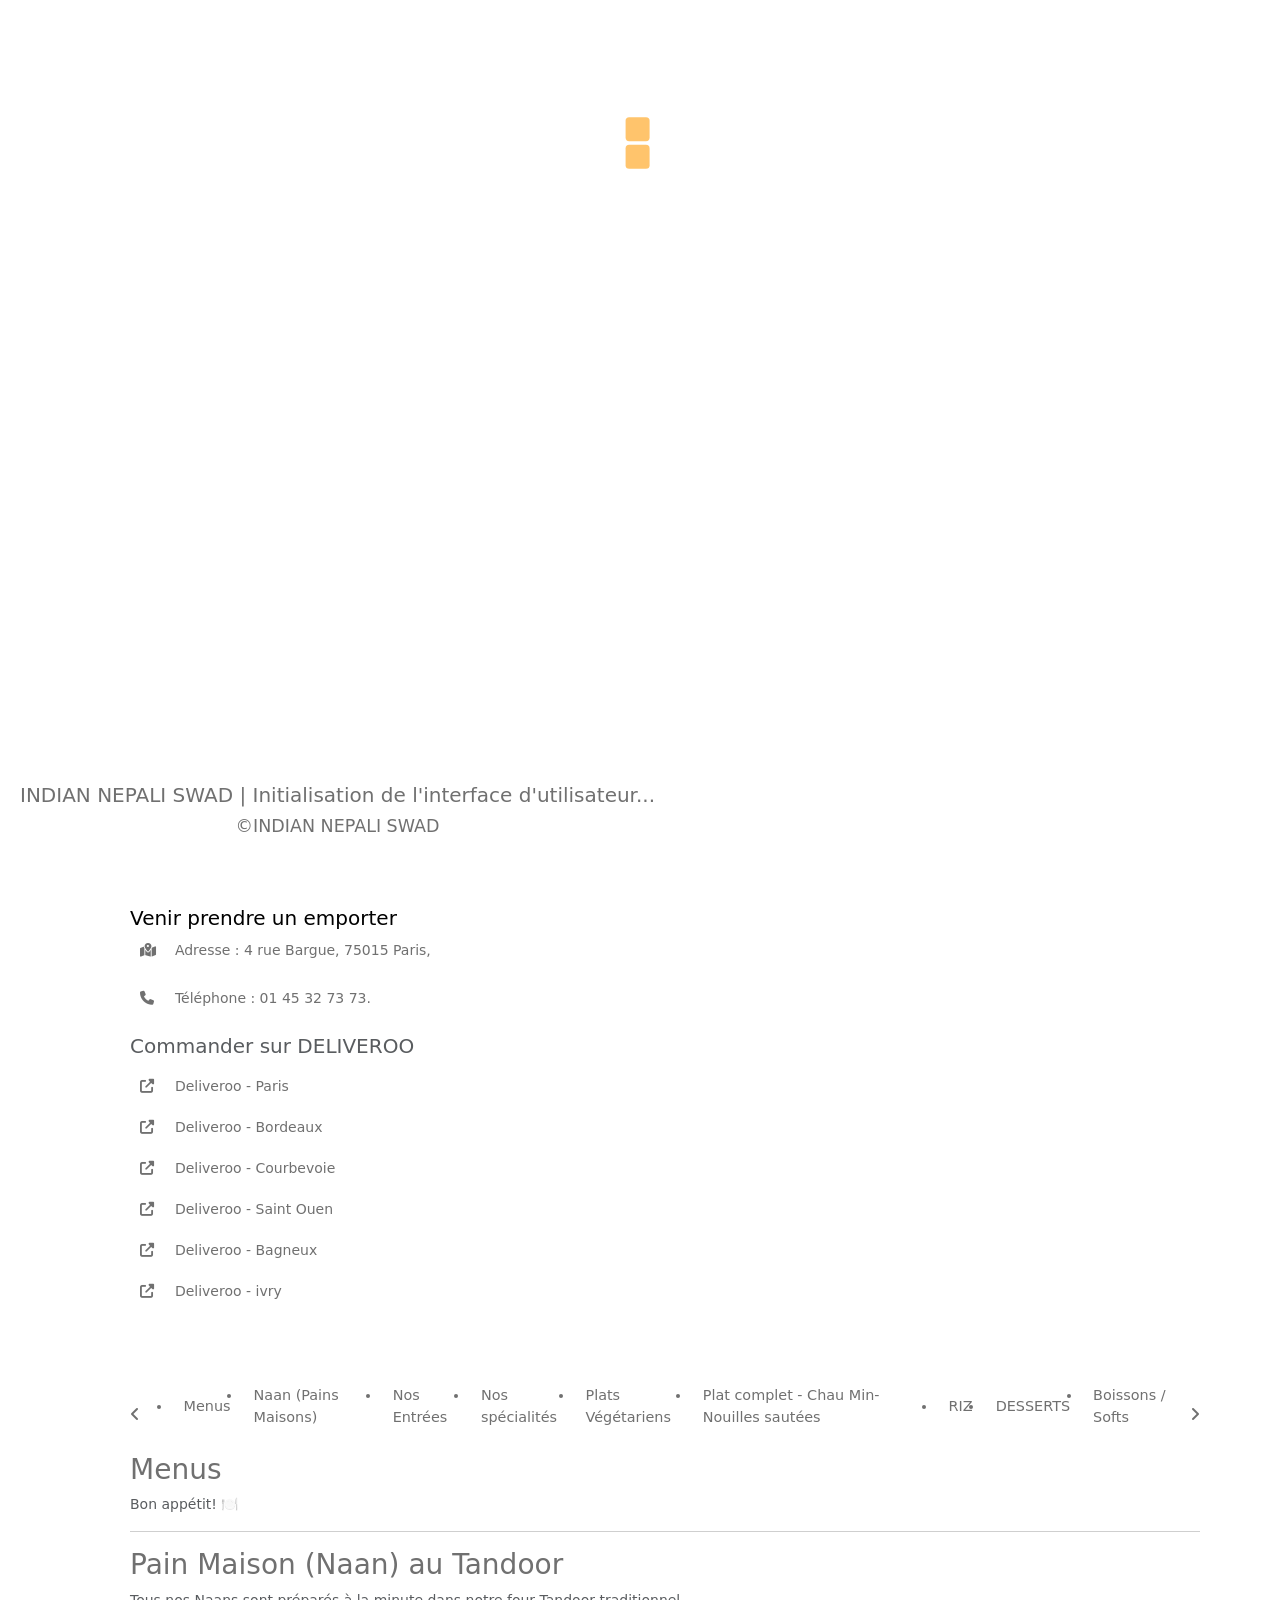
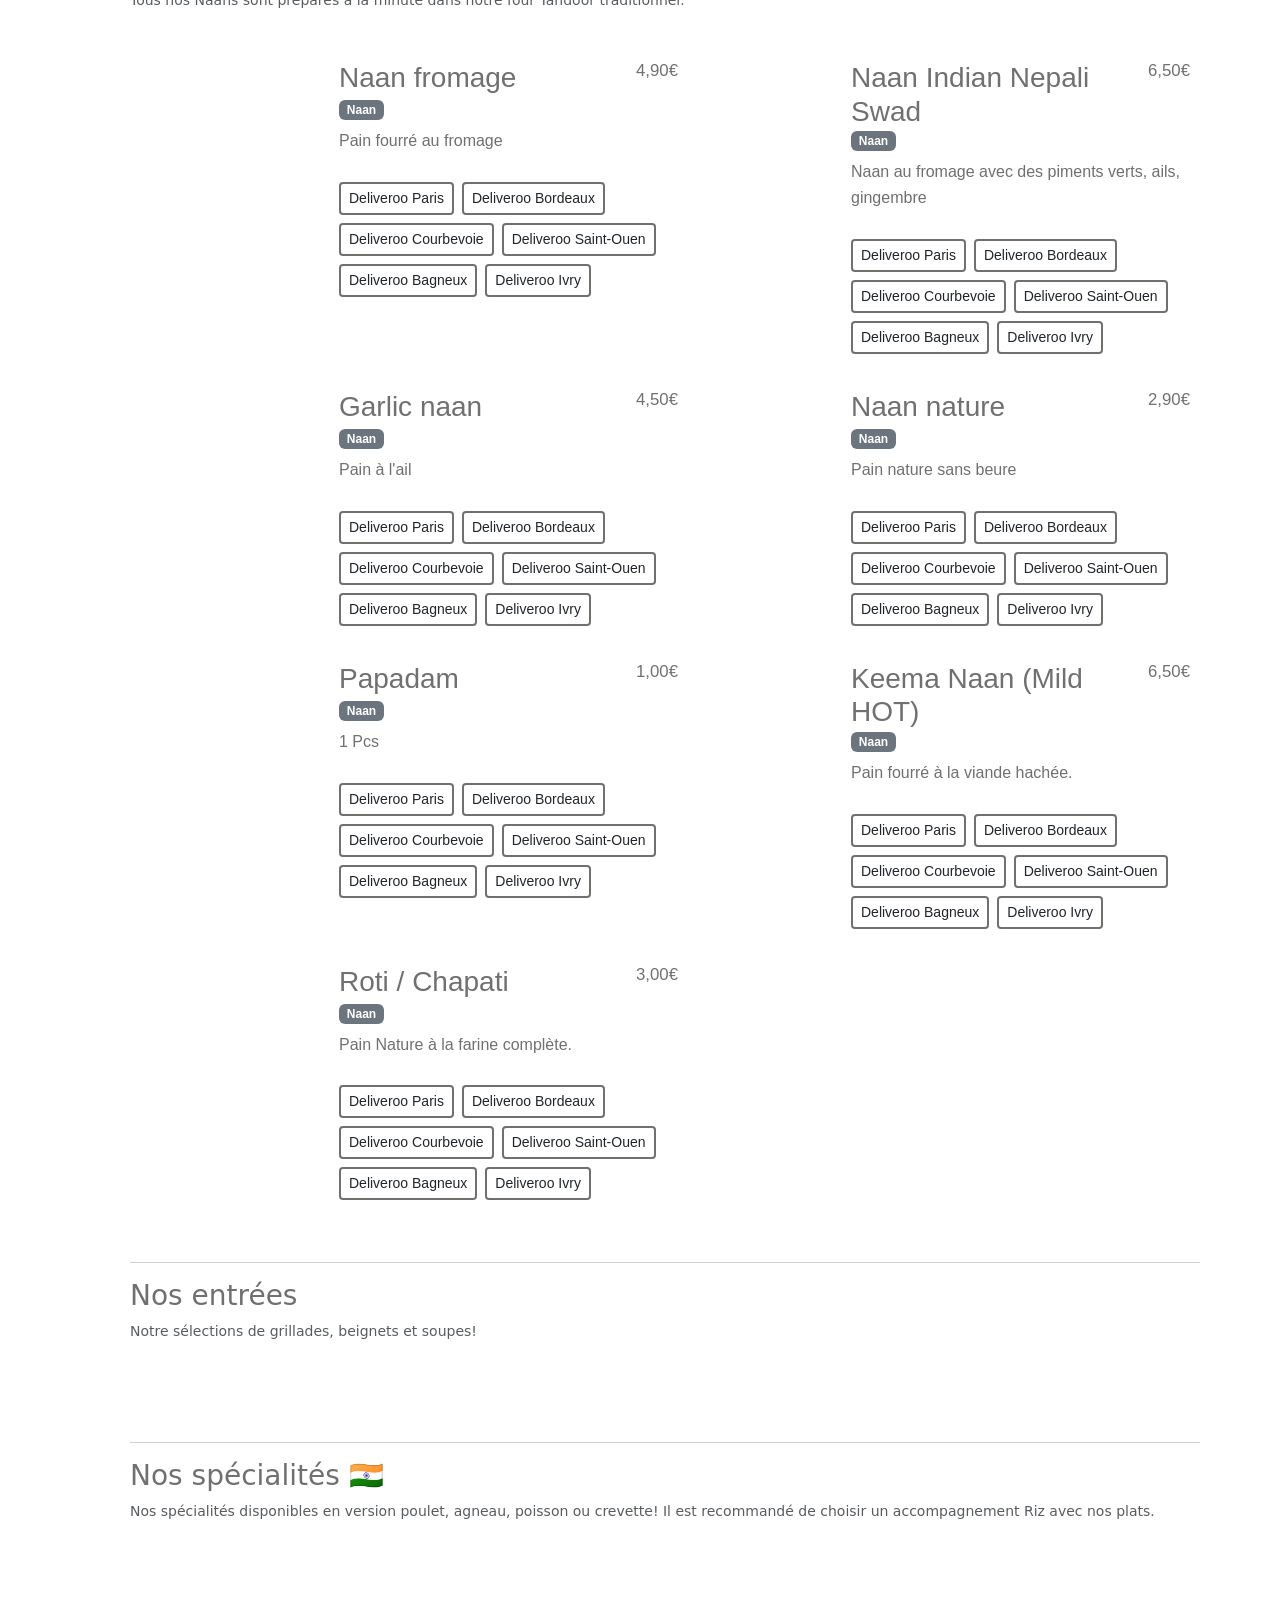
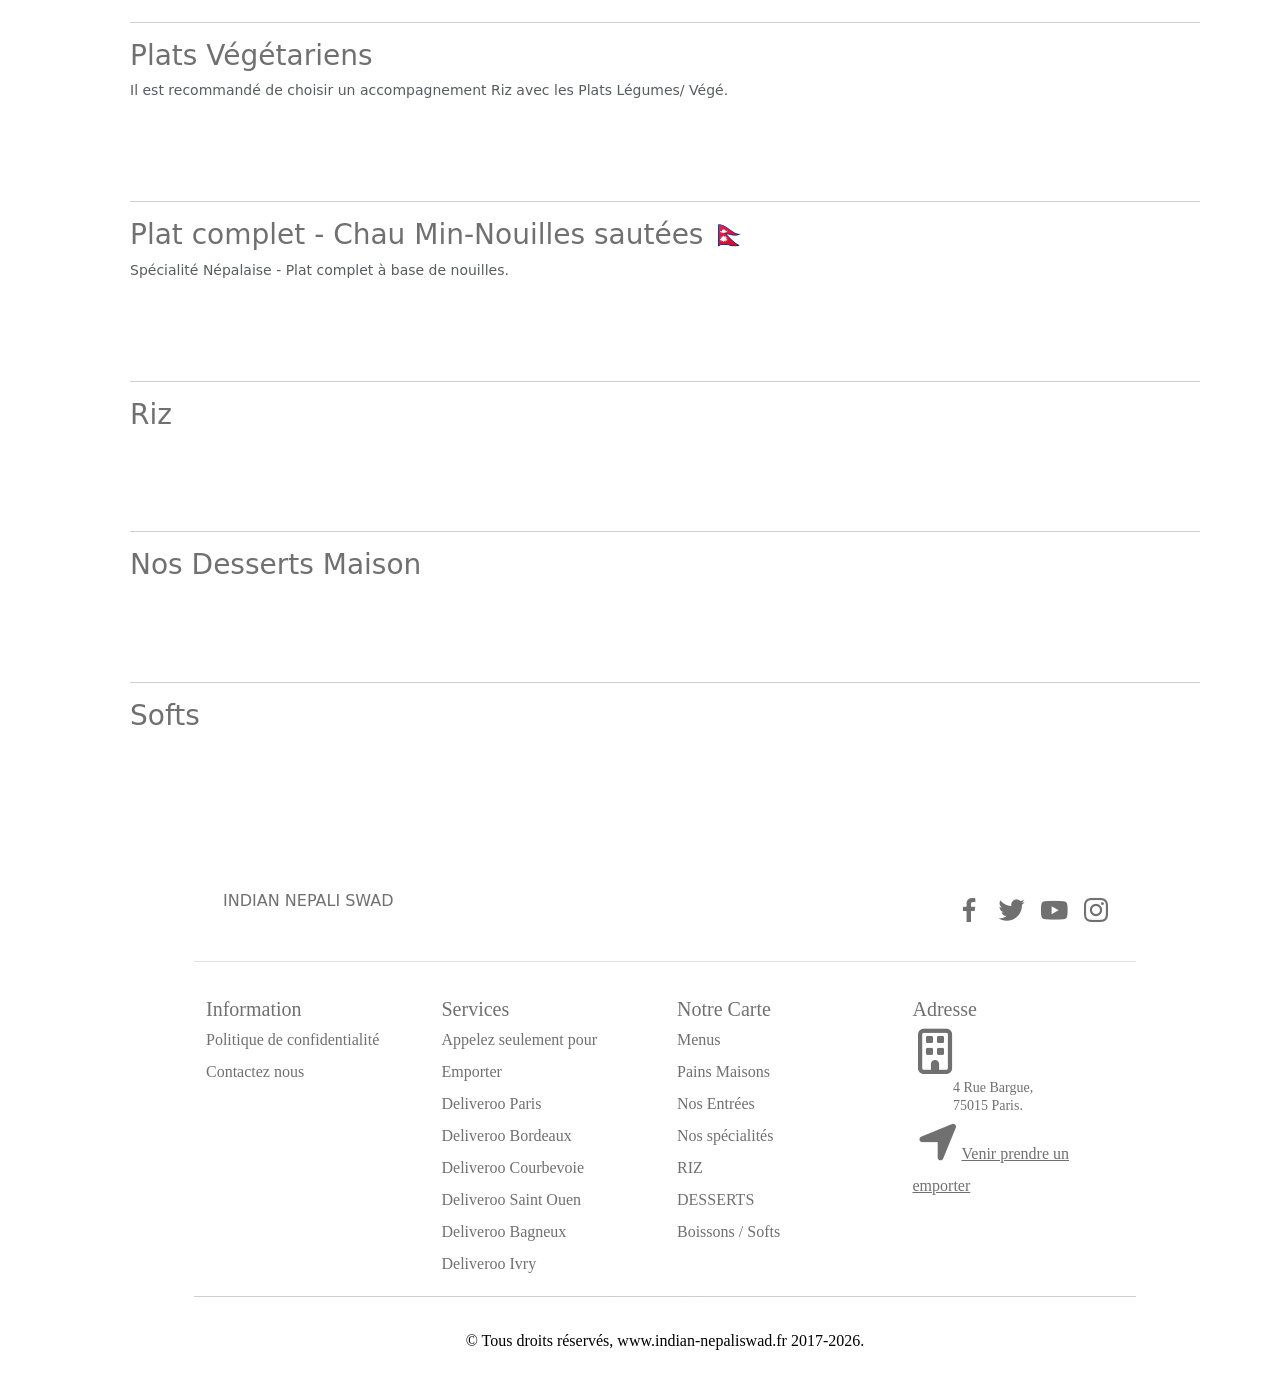
==== commit 7ae95e06: "Update index.html" ====
--- a/index.html
+++ b/index.html
@@ -26,7 +26,7 @@
 <link rel="stylesheet" href="./css/style.css"/>
 <link rel="stylesheet" href="https://www.indian-nepaliswad.fr/css/main.css"/>
 <link rel="stylesheet" href="https://www.indian-nepaliswad.fr/css/alerts.css"/>
-<script src="https://cdnjs.cloudflare.com/ajax/libs/jquery/3.2.1/jquery.min.js"> crossorigin="anonymous"</script>
+<script src="https://cdnjs.cloudflare.com/ajax/libs/jquery/3.2.1/jquery.min.js" crossorigin="anonymous"></script>
 <script src="https://code.jquery.com/ui/1.13.2/jquery-ui.js" crossorigin="anonymous"></script>
 <link rel="stylesheet" href="https://cdn.jsdelivr.net/npm/swiper@10/swiper-bundle.min.css"/>
 <link rel="stylesheet" href="https://www.indian-nepaliswad.fr/css/jquery-ui.css"/>
@@ -190,6 +190,7 @@
     }
     return "";
 }
+function currentyear() {let d = new Date();let y = d.getFullYear();return y;}
 function notification(type, notif) {
     $("#notification").hide("fade", 200);
     if(getCookie("notifications") == "min" && type != "err") {
@@ -200,10 +201,10 @@
         $("#notifications").html(`
         <div class="alert w-100" style="width:260px;max-width: 260px;">
             <div class="icon">&copy;</div>
-            <div class="text">2017-2024, INDIAN NEPALI SWAD.</div>
+            <div class="text">2017-`+currentyear()+`, INDIAN NEPALI SWAD.</div>
         </div>
         `);
-        console.log("&copy;2017-2024, INDIAN NEPALI SWAD.");
+        console.log("&copy;2017-"+currentyear()+", INDIAN NEPALI SWAD.");
       }
       if(type == "err") {
         $("#notifications").html(`
@@ -1383,7 +1384,7 @@
     </div>
     </section>
     <div id="copyright" style="color: var(--title-color);">
-        &copy; Tous droits réservés, www.indian-nepaliswad.fr 2017-2024.
+        &copy; Tous droits réservés, www.indian-nepaliswad.fr 2017-<script>document.write(new Date().getFullYear())</script>.
     </div>
   </footer>
 </div>
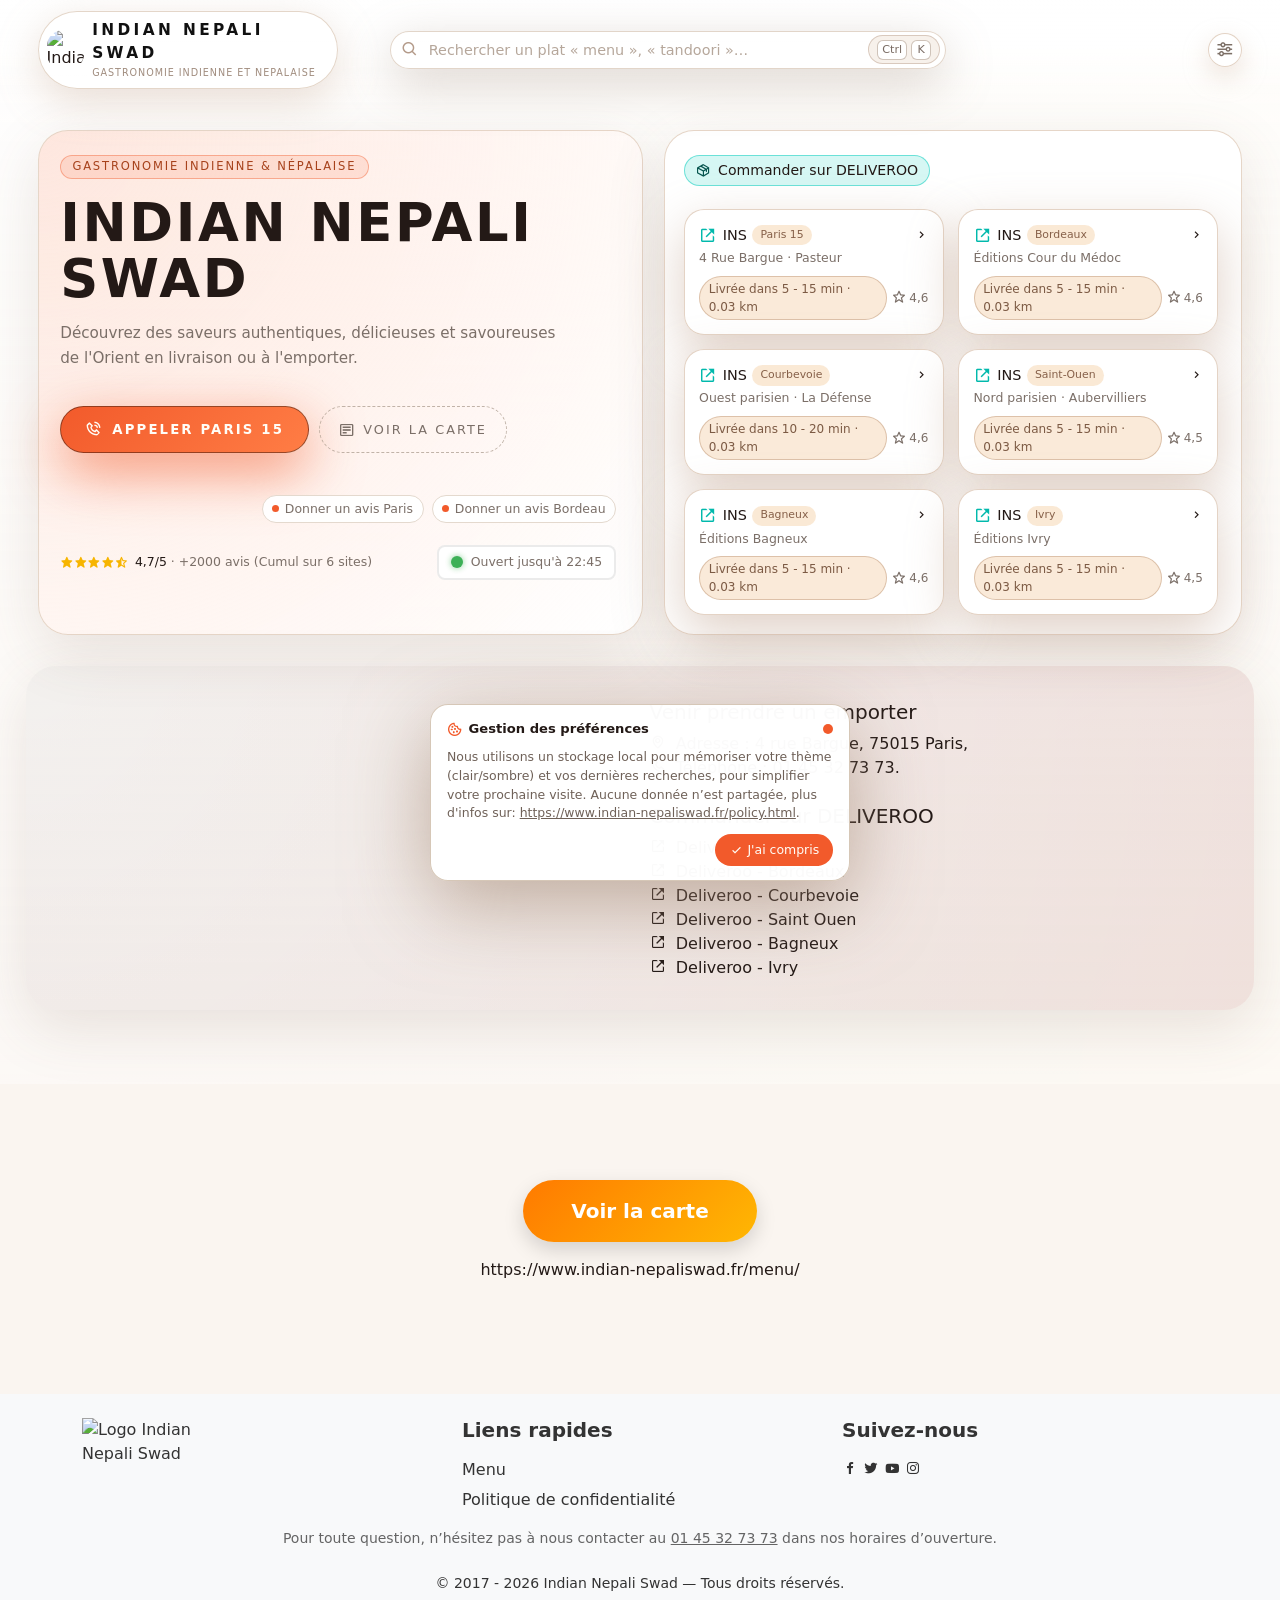
==== commit bdfca174: "Update print statement from 'Hello' to 'Goodbye'" ====
--- a/index.html
+++ b/index.html
@@ -1,8 +1,9 @@
 <!DOCTYPE html>
 <html lang="fr">
 <head>
-<meta charset="UTF-8">
-<meta name="viewport" content="width=device-width, initial-scale=1.0">
+<meta charset="UTF-8" />
+<title>Indian Nepali Swad | Hero</title>
+<meta name="viewport" content="width=device-width, initial-scale=1.0" />
 <meta property="og:title" content="INDIAN NEPALI SWAD" />
 <meta property="og:type" content="website" />
 <meta property="og:url" content="https://www.indian-nepaliswad.fr" />
@@ -20,2027 +21,3083 @@
 <meta http-equiv="X-UA-Compatible" content="ie=edge">
 <meta name="keywords" content="Nourriture, INDIAN, NEPALI, SWAD">
 <meta name="author" content="Food, Nourriture, Restaurant, INDIAN, NEPALI, SWAD">
-<link rel="stylesheet" href="https://cdnjs.cloudflare.com/ajax/libs/font-awesome/6.2.1/css/all.min.css"/>
-<link rel="stylesheet" href="https://cdn.jsdelivr.net/npm/bootstrap@5.3.3/dist/css/bootstrap.min.css"/>
-<link rel="stylesheet" href="https://cdn.jsdelivr.net/npm/boxicons@latest/css/boxicons.min.css"/>
-<link rel="stylesheet" href="./css/style.css"/>
-<link rel="stylesheet" href="https://www.indian-nepaliswad.fr/css/main.css"/>
-<link rel="stylesheet" href="https://www.indian-nepaliswad.fr/css/alerts.css"/>
-<script src="https://cdnjs.cloudflare.com/ajax/libs/jquery/3.2.1/jquery.min.js" crossorigin="anonymous"></script>
-<script src="https://code.jquery.com/ui/1.13.2/jquery-ui.js" crossorigin="anonymous"></script>
-<link rel="stylesheet" href="https://cdn.jsdelivr.net/npm/swiper@10/swiper-bundle.min.css"/>
-<link rel="stylesheet" href="https://www.indian-nepaliswad.fr/css/jquery-ui.css"/>
-<script src="https://cdn.jsdelivr.net/particles.js/2.0.0/particles.min.js" crossorigin="anonymous"></script>
-<link href="https://cdn.jsdelivr.net/npm/remixicon@4.2.0/fonts/remixicon.css" rel="stylesheet">
-<link href="https://cdn.datatables.net/2.0.2/css/dataTables.dataTables.min.css" rel="stylesheet">
-<link href="https://cdnjs.cloudflare.com/ajax/libs/leaflet/1.9.4/leaflet.css" rel="stylesheet">
-<script src="https://cdn.datatables.net/2.0.2/js/dataTables.min.js" crossorigin="anonymous"></script>
-<script src="https://html2canvas.hertzen.com/dist/html2canvas.min.js" crossorigin="anonymous"></script>
-<script src="https://cdnjs.cloudflare.com/ajax/libs/leaflet/1.9.4/leaflet.js" crossorigin="anonymous"></script>
-<link rel="stylesheet" href="https://unpkg.com/maplibre-gl@2.4.0/dist/maplibre-gl.css">
-<link rel="stylesheet" href="https://unpkg.com/leaflet-gesture-handling/dist/leaflet-gesture-handling.min.css">
-<script src="https://unpkg.com/leaflet-gesture-handling"></script>
-<script src="https://unpkg.com/maplibre-gl@2.4.0/dist/maplibre-gl.js"></script>
-<script src="https://cdn.jsdelivr.net/gh/maplibre/maplibre-gl-leaflet@main/leaflet-maplibre-gl.js"></script>
-<link rel="stylesheet" href="https://www.indian-nepaliswad.fr/css/style.css"/>
-<script>
-$(document).ready(function(){
-    $("#contextmenu").hide();
-    $(document).bind("contextmenu", function(e){
-        $("#contextmenu").css("display", "none");
-        setTimeout(() => {
-            $("#contextmenu").css({'display':'block', 'left':e.pageX, 'top':e.pageY});
-            if(e.pageX > window.innerWidth - 400 ||e.pageX < 0 || e.pageY > window.innerHeight - 200|| e.pageY < 0) {
-                $("#contextmenu").css({'display':'block', 'left':e.pageX - 260, 'top':e.pageY - 300});
-            }
-        }, 100);
-        return false;
-    });
-    $(document).click(function(e){
-        if(e.button == 0){
-        $("#contextmenu").css("display", "none");
-        }
-    });
-    $(document).keydown(function(e){
-        if(e.keyCode == 27){
-        $("#ccontextmenu").css("display", "none");
-        }
-    });
-    const marker_coords = [48.84063,2.30602];
-    var southWest = L.latLng(41.84063, -2.50602);
-    var northEast = L.latLng(50.84063, 5.30602);
-    var bounds = L.latLngBounds(southWest, northEast);
-    const map = L.map('map', {
-        center: marker_coords,
-        zoom: 5,
-        maxZoom: 18,
-        minZoom: 5,
-        maxBounds: bounds,
-        zoomControl: true,
-        gestureHandling: true
-    });
-    L.control.scale().addTo(map);
-    L.tooltip(marker_coords, {permanent: true, content: `<b><a style="filter: var(--legend);color: var(--text-color);pointer-events: all;" href="https://www.google.com/maps/dir//4+Rue+Bargue,+75015+Paris">INS* Paris 15</a></b>`})
-    .addTo(map);
-    // paris 15
-    L.circle([48.84063, 2.30602], {
-        color: '#ff000085',
-        fillColor: '#ff000055',
-        fillOpacity: 0.2,
-        radius: 10000
-    }).addTo(map);
-    // Courbevoie 13 Rue Latérale, 92400
-    L.circle([48.80518, 2.46269], {
-        color: '#0000ff85',
-        fillColor: '#006aff55',
-        fillOpacity: 0.2,
-        radius: 10000
-    }).addTo(map);
-    // Saint-Ouen 10 rue palouzié, 93400
-    L.circle([48.90469, 2.32766], {
-        color: '#ff660085',
-        fillColor: '#ffa50055',
-        fillOpacity: 0.2,
-        radius: 10000
-    }).addTo(map);
-    // Bagneux 5 allée du parc de garlande, 92220
-    L.circle([48.80033, 2.30524], {
-        color: '#c8c80085',
-        fillColor: '#ffff0055',
-        fillOpacity: 0.2,
-        radius: 10000
-    }).addTo(map);
-    // ivry 11 rue Moïse, 94200
-    L.circle([48.81810, 2.40196], {
-        color: '#80008085',
-        fillColor: '#ff00ff55',
-        fillOpacity: 0.2,
-        radius: 10000
-    }).addTo(map);
-    // Bordeaux 170 Cours du Médoc,33300
-    L.circle([44.86313, -0.57288], {
-        color: '#00ff8085',
-        fillColor: '#00ffff55',
-        fillOpacity: 0.2,
-        radius: 10000
-    }).addTo(map);
-
-    var legend = L.control({ position: "bottomleft" });
-    setTimeout(() => {
-        legend.onAdd = function(map) {
-        var div = L.DomUtil.create("div", "legend d-none d-md-block");
-        div.innerHTML = `<h6>Zones de livraison couvert</h6>
-                        <div class="btn-group" style="display: flex;justify-content: start;align-items: center;">
-                            <input type="text" disabled class="form-control" style="cursor: help;background-color: #ff000085;width: 40px;display: inline;height: 20px;filter: var(--map-tiles-filter);">&nbsp;
-                            <a style="color:var(--text-color);" href="https://deliveroo.fr/fr/menu/paris/Pasteur/bidit-risheb/">INS* PARIS 15</a>
-                        </div>
-                        <div class="btn-group" style="display: flex;justify-content: start;align-items: center;">
-                            <input type="text" disabled class="form-control" style="cursor: help;background-color: #00ff0085;width: 40px;display: inline;height: 20px;filter: var(--map-tiles-filter);">&nbsp;
-                            <a style="color:var(--text-color);" href="https://deliveroo.fr/fr/menu/bordeaux/bordeaux-editions-cour-du-medoc/indian-nepali-swad-editions-bordeaux/">DELIVEROO Bordeaux</a>
-                        </div>
-                        <div class="btn-group" style="display: flex;justify-content: start;align-items: center;">
-                            <input type="text" disabled class="form-control" style="cursor: help;background-color: #0000ff85;width: 40px;display: inline;height: 20px;filter: var(--map-tiles-filter);">&nbsp;
-                            <a style="color:var(--text-color);" href="https://deliveroo.fr/fr/menu/paris/editions-courbevoie/indian-nepali-swad-editions-courbevoie">DELIVEROO Courbevoie</a>
-                        </div>
-                        <div class="btn-group" style="display: flex;justify-content: start;align-items: center;">
-                            <input type="text" disabled class="form-control" style="cursor: help;background-color: #ff660085;width: 40px;display: inline;height: 20px;filter: var(--map-tiles-filter);">&nbsp;
-                            <a style="color:var(--text-color);" href="https://deliveroo.fr/fr/menu/paris/editions-saint-ouen/indian-nepali-swad-editions-aubervilliers">DELIVEROO Saint-Ouen</a>
-                        </div>
-                        <div class="btn-group" style="display: flex;justify-content: start;align-items: center;">
-                            <input type="text" disabled class="form-control" style="cursor: help;background-color: #c8c80085;width: 40px;display: inline;height: 20px;filter: var(--map-tiles-filter);">&nbsp;
-                            <a style="color:var(--text-color);" href="https://deliveroo.fr/fr/menu/paris/editions-site-bagneux/indian-nepali-swad-editions-bagneux">DELIVEROO Bagneux</a>
-                        </div>
-                        <div class="btn-group" style="display: flex;justify-content: start;align-items: center;">
-                            <input type="text" disabled class="form-control" style="cursor: help;background-color: #80008085;width: 40px;display: inline;height: 20px;filter: var(--map-tiles-filter);">&nbsp;
-                            <a style="color:var(--text-color);" href="https://deliveroo.fr/fr/menu/paris/editions-ivry/indian-nepali-swad-editions-ivry">DELIVEROO Ivry</a>
-                        </div>
-                        <div class="text-muted small p-1">* : INDIAN NEPALI SWAD</div>`;
-        return div;
-        };
-        legend.addTo(map);
-        $(".leaflet-control-attribution.leaflet-control a:first-child").remove();
-        $(".leaflet-control-attribution.leaflet-control span:first-child").remove();
-    }, 1200);
-    const mapgl = L.maplibreGL({
-        style: 'https://openmaptiles.geo.data.gouv.fr/styles/osm-bright/style.json',
-        attribution: '<a href="https://www.openstreetmap.org/copyright" target="_blank">© OpenStreetMap</a><span> | </span>INDIAN NEPALI SWAD<span> zones couvertes pour île-de-france</span>'
-    }).addTo(map);
-});  
-</script>
-<title>INDIAN NEPALI SWAD | Acceuil</title>
-<script>
-function setCookie(cname, cvalue, exdays) {
-    const d = new Date();
-    d.setTime(d.getTime() + (exdays*24*60*60*1000));
-    let expires = "expires="+ d.toUTCString();
-    document.cookie = cname + "=" + cvalue + ";" + expires + ";path=/";
-}
-function getCookie(cname) {
-    let name = cname + "=";
-    let decodedCookie = decodeURIComponent(document.cookie);
-    let ca = decodedCookie.split(';');
-    for(let i = 0; i <ca.length; i++) {
-    let c = ca[i];
-    while (c.charAt(0) == ' ') {
-        c = c.substring(1);
-    }
-    if (c.indexOf(name) == 0) {
-        return c.substring(name.length, c.length);
-    }
-    }
-    return "";
-}
-function currentyear() {let d = new Date();let y = d.getFullYear();return y;}
-function notification(type, notif) {
-    $("#notification").hide("fade", 200);
-    if(getCookie("notifications") == "min" && type != "err") {
-        return;
-    }
-    setTimeout(() => {
-      if(type == "copy") {
-        $("#notifications").html(`
-        <div class="alert w-100" style="width:260px;max-width: 260px;">
-            <div class="icon">&copy;</div>
-            <div class="text">2017-`+currentyear()+`, INDIAN NEPALI SWAD.</div>
-        </div>
-        `);
-        console.log("&copy;2017-"+currentyear()+", INDIAN NEPALI SWAD.");
-      }
-      if(type == "err") {
-        $("#notifications").html(`
-        <div class="alert error">
-            <div class="icon bx bx-info-circle"></div>
-            <div class="text">Erreur</div>
-        </div>
-        `);
-        console.log("Erreur" + ": " + notif);
-      }
-      if(type == "error") {
-        $("#notifications").html(`
-        <div class="alert error">
-            <div class="icon bx bx-info-circle"></div>
-            <div class="text">${notif}</div>
-        </div>
-        `);
-        console.log("Erreur" + ": " + notif);
-      }
-      if(type == "ok") {
-        $("#notifications").html(`
-        <div class="alert success">
-            <div class="icon bx bx-check"></div>
-            <div class="text">${notif}</div>
-        </div>
-        `);
-        console.log("Succès" + ": " + notif);
-      }
-      if(type == "notif") {
-        $("#notifications").html(`
-        <div class="alert">
-            <div class="icon bx bx-info-circle"></div>
-            <div class="text">${notif}</div>
-        </div>
-        `);
-        console.log("Notification" + ": " + notif);
-      }
-      $("#notification").show("fade", 200);
-      setTimeout(() => {
-          $("#notification").hide("fade", 200);
-      }, 2000);
-    }, 400);
-}
-function systemtheme() {
-  $('#theme').val("system");
-  if(window.matchMedia('(prefers-color-scheme: dark)').matches) {
-    document.documentElement.setAttribute('data-bs-theme', 'dark');
-    if(!$(':root').hasClass('dark')) {
-      $(':root').addClass('dark');
-    }
-    notification("ok", "Theme sombre.");
-  } else {
-    document.documentElement.setAttribute('data-bs-theme', 'light');
-    if($(':root').hasClass('dark')) {
-      $(':root').removeClass('dark');
-    }
-    notification("ok", "Theme claire.");
-  }
-  setCookie('theme', 'system', 60);
-}
-function darktheme() {
-  document.documentElement.setAttribute('data-bs-theme', 'dark');
-  $('#theme').val("dark");
-  if(!$(':root').hasClass('dark')) {
-    $(':root').addClass('dark');
-  }
-  setCookie('theme', 'dark', 60);
-  notification("ok", "Theme sombre.");
-}
-function lighttheme() {
-  document.documentElement.setAttribute('data-bs-theme', 'light');
-  $('#theme').val("light");
-  if($(':root').hasClass('dark')) {
-    $(':root').removeClass('dark');
-  }
-  setCookie('theme', 'light', 60);
-  notification("ok", "Theme claire.");
-}
-</script>
+<link href="https://unpkg.com/boxicons@2.1.4/css/boxicons.min.css" rel="stylesheet"/>
+<link href="https://cdn.jsdelivr.net/npm/bootstrap@5.3.8/dist/css/bootstrap.min.css" rel="stylesheet" crossorigin="anonymous"/>
+<link rel="stylesheet" href="https://unpkg.com/leaflet@1.9.4/dist/leaflet.css"/>
 <style>
-@import url("https://fonts.googleapis.com/css2?family=Poppins:wght@400;500;600&display=swap");
+* {
+  margin: 0;
+  padding: 0;
+  box-sizing: border-box;
+}
+
+html,
+body {
+  height: 100%;
+}
 :root {
---first-color: #111111;
---title-color: #000000;
---text-color: #000000;
---header-shadow: #e6e6e666;
---form-color: #707070;
---header-scrolled: #fff8f8ba;
---bg-color: #ffffff;
---scrollbarbg: #fffafa;
---whiteindark: brightness(1) invert(0);
---map-tiles-filter: brightness(1) saturate(1) contrast(1);
---loader: #ffb547;
---body-color: #ffffff;
---sidebar-color: #FFF;
---primary-color: #fe5c5c;
---primary-color-light: #F6F5FF;
---toggle-color: #DDD;
---text-color: #707070;
---border-color: #414141;
---dark-color: #000000;
-/* ====== Transition ====== */
---tran-03: all 0.2s ease;
---tran-03: all 0.3s ease;
---tran-04: all 0.3s ease;
---tran-05: all 0.3s ease;
---scrollbarcolor: #3a2811;
---scrollbarbg: #412525;
-
-}
-:root.dark {
---first-color: #ffffff;
---title-color: #fff5f5;
---text-color: #ffffff;
---header-shadow: hsla(0, 0%, 12%, 0.4);
---header-scrolled: #000000;
---bg-color: #0f0f0f;
---form-color: #ffffff;
---scrollbarbg: #1e1e1e;
---whiteindark: brightness(0.2) invert(1);
---map-tiles-filter: invert(1) contrast(1) brightness(1.2);
---legend: invert(1) contrast(0.8) brightness(1);
---loader: #ffffff;
---body-color: #0f0f0f;
---sidebar-color: #262524;
---primary-color: #3c3b3a;
---primary-color-light: #3c3b3a;
---toggle-color: #fff;
---text-color: #ccc;
---border-color: #acacac;
---scrollbarcolor: #e6e6e6;
---scrollbarbg: #412525;
---dark-color: #ffffff;
-}
-* {
-box-sizing: border-box;
-padding: 0;
-margin: 0;
-}
+  --bg: #faf5f0;
+  --bg-soft: #f5eee6;
+  --bg-elevated: #ffffff;
+  --text-main: #231916;
+  --text-soft: #7b6f68;
+  --text-muted: #a49a92;
+  --accent-primary: #f25a2b;
+  --accent-primary-soft: rgba(242, 90, 43, 0.12);
+  --accent-primary-soft-strong: rgba(242, 90, 43, 0.18);
+  --accent-delivery: #00ccbc;
+  --accent-delivery-soft: rgba(0, 204, 188, 0.16);
+  --accent-delivery-strong: #01b9ac;
+  --border-subtle: #e4d9ce;
+  --border-strong: #d4c6b8;
+  --shadow-soft: 0 18px 60px rgba(107, 78, 61, 0.14);
+  --shadow-strong: 0 30px 80px rgba(40, 22, 13, 0.2);
+  --radius-xl: 40px;
+  --radius-lg: 30px;
+  --radius-md: 22px;
+  --radius-sm: 14px;
+  --radius-pill: 999px;
+  --t-fast: 0.18s ease;
+  --t-med: 0.32s ease-out;
+  --t-slow: 0.6s ease;
+  --scrollbar-bg: #f1e5d6;
+  --scrollbar-thumb: #c59d7a;
+  --scrollbar-thumb-hover: #b27f58;
+}
+
+body.theme-dark {
+  --bg: #070404;
+  --bg-soft: #130b08;
+  --bg-elevated: #141010;
+  --text-main: #fdf7f2;
+  --text-soft: #c1b2a8;
+  --text-muted: #8f847c;
+  --accent-primary: #ff6a38;
+  --accent-primary-soft: rgba(255, 106, 56, 0.2);
+  --accent-primary-soft-strong: rgba(255, 106, 56, 0.28);
+  --accent-delivery: #00e0ce;
+  --accent-delivery-soft: rgba(0, 224, 206, 0.2);
+  --accent-delivery-strong: #00d6c4;
+  --border-subtle: rgba(255, 255, 255, 0.16);
+  --border-strong: rgba(255, 255, 255, 0.3);
+  --shadow-soft: 0 22px 80px rgba(0, 0, 0, 0.7);
+  --shadow-strong: 0 36px 120px rgba(0, 0, 0, 0.95);
+  --scrollbar-bg: #120c09;
+  --scrollbar-thumb: #4b3527;
+  --scrollbar-thumb-hover: #6c4a33;
+}
+
 body {
-color: var(--text-color);
-background-color: var(--bg-color);
-height: fit-content;
-max-width: 100%;
-min-height: 100vh;
-padding-top: 80px;
-overflow-y: auto;
-overflow-x: hidden;
-}
-.preloader {
-position: fixed;
-top: 0;
-left: 0;
-width: 100%;
-height: 100%;
-z-index: 9999;
-text-align: center;
-background-color: var(--bg-color);
-color: var(--text-color);
-background-position: center;
-}
-.loaderall {
-position: fixed;
-z-index: 10000;
-bottom: 40px;
-text-align: center;
-padding: 20px;
-font-size: 20px;
-}
-.loader {
-display: inline-block;
-text-align: center;
-margin-top: 100px;
-line-height: 86px;
-text-align: center;
-position: relative;
-padding: 0 48px;
-font-size: 48px;
-font-family: Arial, Helvetica, sans-serif;
-border-radius: 1em;
-color: var(--loader);
-}
-.loader:before, .loader:after {
-content: "";
-display: block;
-width: 40px;
-height: 40px;
-border-radius: 6px;
-background: currentColor;
-position: absolute;
-animation: load 1s infinite alternate ease-in-out;
-opacity: 0.8;
-top: 0;
-}
-.loader:after {
-animation: load 2s infinite alternate-reverse ease-in-out;
-top: 0;
-}
-.loader:after {
-top: auto;
-bottom: 0;
-}
-@keyframes load {
+  font-family: system-ui, -apple-system, BlinkMacSystemFont, "Segoe UI",
+    sans-serif;
+  -webkit-font-smoothing: antialiased;
+  background: var(--bg);
+  color: var(--text-main);
+  overflow-y: auto;
+}
+
+img {
+  max-width: 100%;
+  display: block;
+}
+
+a {
+  text-decoration: none;
+  color: inherit;
+}
+
+button {
+  font: inherit;
+  border: none;
+  background: none;
+  cursor: pointer;
+}
+
+input,
+textarea {
+  font: inherit;
+}
+
+
+::-webkit-scrollbar {
+  width: 6px;
+}
+
+::-webkit-scrollbar-track {
+  background: var(--scrollbar-bg);
+}
+
+::-webkit-scrollbar-thumb {
+  background: var(--scrollbar-thumb);
+  border-radius: 999px;
+}
+
+::-webkit-scrollbar-thumb:hover {
+  background: var(--scrollbar-thumb-hover);
+}
+
+.scrollbar-thin {
+  scrollbar-width: thin;
+  scrollbar-color: var(--scrollbar-thumb) var(--scrollbar-bg);
+}
+
+.hero-shell {
+  width: 100%;
+  background: linear-gradient(
+    135deg,
+    rgba(255, 255, 255, 0.94),
+    rgba(255, 252, 246, 0.98)
+  );
+  overflow: hidden;
+  position: relative;
+  min-height: 100vh;
+  display: flex;
+  flex-direction: column;
+}
+
+body.theme-dark .hero-shell {
+  background: radial-gradient(
+    circle at top left,
+    rgba(255, 106, 56, 0.16),
+    rgba(20, 12, 9, 1)
+  );
+  border-color: rgba(255, 255, 255, 0.08);
+}
+
+.hero-shell-bg {
+  position: absolute;
+  inset: 0;
+  pointer-events: none;
+  overflow: hidden;
+}
+
+.hero-shell-bg-image {
+  position: absolute;
+  inset: -80px;
+  background-image:
+    linear-gradient(to bottom, rgba(255, 255, 255, 0.68), rgba(250, 245, 240, 0.96)),
+    url("https://www.indian-nepaliswad.fr/Photo%20acceuil%201.jpg");
+  background-size: cover;
+  background-position: center;
+  opacity: 0.65;
+  transform-origin: center;
+  transform: scale(1.08);
+}
+
+body.theme-dark .hero-shell-bg-image {
+  background-image:
+    linear-gradient(to bottom, rgba(0, 0, 0, 0.68), rgba(0, 0, 0, 0.96)),
+    url("https://www.indian-nepaliswad.fr/Photo%20acceuil%201.jpg");
+  opacity: 0.95;
+  animation: zoomDark 22s ease-in-out infinite alternate;
+}
+
+.hero-shell-bg-overlay {
+  position: absolute;
+  inset: 0;
+  background:
+    radial-gradient(circle at top left, rgba(255, 198, 137, 0.1), transparent 40%),
+    radial-gradient(circle at bottom right, rgba(255, 172, 128, 0.3), transparent 45%),
+    linear-gradient(to bottom right, rgba(255, 255, 255, 0.12), rgba(252, 244, 236, 0.1));
+  mix-blend-mode: screen;
+  opacity: 0.55;
+}
+
+body.theme-dark .hero-shell-bg-overlay {
+  background:
+    radial-gradient(circle at top left, rgba(255, 106, 56, 0.3), transparent 40%),
+    radial-gradient(circle at bottom right, rgba(0, 204, 188, 0.22), transparent 50%);
+  mix-blend-mode: soft-light;
+  opacity: 1;
+}
+
+.hero-shell-bg-noise {
+  position: absolute;
+  inset: 0;
+  background-image: url("https://grainy-gradients.vercel.app/noise.svg");
+  background-size: 260px 260px;
+  mix-blend-mode: soft-light;
+  opacity: 0.4;
+}
+
+body.theme-dark .hero-shell-bg-noise {
+  opacity: 0.45;
+}
+
+.hero-top-bar-sticky {
+  position: fixed;
+  width: 100%;
+  top: 0;
+  z-index: 40;
+  background: linear-gradient(
+    to bottom,
+    rgba(255, 255, 255, 0.96),
+    rgba(255, 255, 255, 0.82),
+    transparent
+  );
+  padding: 0.7rem 2.4rem 0.4rem;
+}
+
+body.theme-dark .hero-top-bar-sticky {
+  background: linear-gradient(
+    to bottom,
+    rgba(10, 7, 5, 0.98),
+    rgba(10, 7, 5, 0.86),
+    transparent
+  );
+}
+
+@media (max-width: 1024px) {
+  .hero-top-bar-sticky {
+    padding: 0.65rem 1.8rem 0.4rem;
+  }
+}
+
+@media (max-width: 720px) {
+  .hero-top-bar-sticky {
+    padding: 0.6rem 1.1rem 0.4rem;
+  }
+}
+
+.hero-content {
+  position: relative;
+  z-index: 2;
+  padding: 0.3rem 2.4rem 1.6rem 2.4rem;
+  display: flex;
+  flex-direction: column;
+  gap: 1.4rem;
+  flex: 1;
+  min-height: 0;
+}
+
+@media (max-width: 1024px) {
+  .hero-content {
+    padding: 0.3rem 1.8rem 1.4rem;
+  }
+}
+
+@media (max-width: 720px) {
+  .hero-content {
+    padding: 0.3rem 1.1rem 1.2rem;
+  }
+}
+
+.hero-header-row {
+  display: grid;
+  grid-template-columns: minmax(0, 1.2fr) minmax(0, 2fr) minmax(0, 1fr);
+  gap: 1.1rem;
+  align-items: center;
+}
+
+@media (max-width: 1040px) {
+  .hero-header-row {
+    grid-template-columns: minmax(0, 1.1fr) minmax(0, 1.4fr);
+    grid-template-rows: auto auto;
+  }
+  .hero-header-search-wrap {
+    grid-column: 1 / -1;
+    order: 2;
+    display: flex;
+    justify-content: center;
+    align-items: center;
+  }
+  .hero-header-right {
+    justify-self: flex-end;
+  }
+}
+
+@media (max-width: 768px) {
+  .hero-header-right {
+    justify-self: flex-end;
+  }
+  .hero-header-search-wrap {
+    order: 2;
+    width: 100%;
+    justify-content: center;
+    align-items: center;
+  }
+}
+
+.hero-logo-pill {
+  display: inline-flex;
+  align-items: center;
+  gap: 0.7rem;
+  padding: 0.45rem 0.9rem 0.45rem 0.45rem;
+  border-radius: var(--radius-pill);
+  background: rgba(255, 255, 255, 0.98);
+  border: 1px solid rgba(226, 210, 196, 0.9);
+  box-shadow: 0 12px 40px rgba(195, 164, 140, 0.35);
+}
+
+body.theme-dark .hero-logo-pill {
+  background: radial-gradient(
+    circle at top left,
+    rgba(255, 106, 56, 0.35),
+    rgba(16, 11, 8, 0.98)
+  );
+  border-color: rgba(255, 255, 255, 0.2);
+  box-shadow: 0 18px 60px rgba(0, 0, 0, 0.92);
+}
+
+.hero-logo-symbol-img {
+  width: 40px;
+  height: 40px;
+  border-radius: 16px;
+  overflow: hidden;
+  display: flex;
+  align-items: center;
+  justify-content: center;
+}
+
+.hero-logo-symbol-img img {
+  width: 100%;
+  height: 100%;
+  object-fit: contain;
+}
+
+.hero-logo-text-block {
+  display: flex;
+  flex-direction: column;
+  gap: 0.04rem;
+}
+
+.hero-logo-title {
+  text-transform: uppercase;
+  font-weight: 700;
+  color: #111111;
+}
+
+.hero-logo-subline {
+  font-size: 0.6rem;
+  letter-spacing: 0.1em;
+  text-transform: uppercase;
+  color: #a08c7e;
+}
+
+body.theme-dark .hero-logo-title {
+  color: #f9f3ec;
+}
+
+body.theme-dark .hero-logo-subline {
+  color: #b9a79a;
+}
+
+@media (max-width: 1360px) {
+  .hero-logo-title {
+    font-size: 0.96rem;
+    letter-spacing: 0.22em;
+  }
+  .hero-logo-pill {
+    gap: 0.5rem;
+    width: 300px;
+  }
+  #themeToggle, a.hero-pickup-pill { display: none; }
+}
+
+.hero-header-search-wrap {
+  display: flex;
+  flex-direction: column;
+  justify-content: center;
+  position: relative;
+}
+
+.hero-search-shell {
+  width: min(560px, 100%);
+  border-radius: var(--radius-pill);
+  background: rgba(255, 255, 255, 0.98);
+  box-shadow: 0 14px 48px rgba(148, 125, 109, 0.35);
+  border: 1px solid rgba(223, 209, 196, 0.9);
+  display: flex;
+  align-items: center;
+  gap: 0.6rem;
+  padding: 0.2rem 0.3rem 0.2rem 0.65rem;
+}
+
+body.theme-dark .hero-search-shell {
+  background: rgba(14, 10, 8, 0.98);
+  border-color: rgba(255, 255, 255, 0.24);
+  box-shadow: 0 20px 70px rgba(0, 0, 0, 0.9);
+}
+
+.hero-search-icon {
+  font-size: 1.1rem;
+  color: #b49b8a;
+  display: inline-flex;
+  align-items: center;
+  justify-content: center;
+}
+
+body.theme-dark .hero-search-icon {
+  color: #e0cabc;
+}
+
+.hero-search-input-wrap {
+  flex: 1;
+  position: relative;
+}
+
+.hero-search-input {
+  width: 100%;
+  border: none;
+  background: transparent;
+  outline: none;
+  font-size: 0.9rem;
+  color: var(--text-main);
+}
+
+.hero-search-input::placeholder {
+  color: #b6a79b;
+}
+
+body.theme-dark .hero-search-input::placeholder {
+  color: #9e8e83;
+}
+
+.hero-search-kbd {
+  display: inline-flex;
+  align-items: center;
+  gap: 0.25rem;
+  padding: 0.22rem 0.5rem;
+  border-radius: 999px;
+  background: rgba(247, 241, 235, 0.98);
+  border: 1px solid rgba(213, 197, 185, 0.9);
+  font-size: 0.7rem;
+  color: #7a6f68;
+}
+
+.hero-search-kbd span {
+  display: inline-flex;
+  min-width: 20px;
+  height: 20px;
+  border-radius: 6px;
+  align-items: center;
+  justify-content: center;
+  background: #ffffff;
+  border: 1px solid rgba(196, 180, 168, 0.8);
+  padding: 0 0.25rem;
+  font-size: 0.7rem;
+  color: #796b63;
+}
+
+body.theme-dark .hero-search-kbd {
+  background: rgba(20, 14, 10, 0.9);
+  border-color: rgba(255, 255, 255, 0.22);
+  color: #cabcaf;
+}
+
+body.theme-dark .hero-search-kbd span {
+  background: rgba(0, 0, 0, 0.9);
+  border-color: rgba(255, 255, 255, 0.35);
+  color: #f2e3d7;
+}
+
+.hero-header-right {
+  display: flex;
+  align-items: center;
+  justify-content: flex-end;
+  gap: 0.7rem;
+}
+
+.hero-theme-toggle {
+  display: inline-flex;
+  align-items: center;
+  gap: 0.35rem;
+  padding: 0.3rem 0.7rem;
+  border-radius: 999px;
+  background: rgba(255, 255, 255, 0.98);
+  border: 1px solid rgba(224, 207, 191, 0.9);
+  font-size: 0.78rem;
+  color: #7c6f66;
+  box-shadow: 0 10px 26px rgba(210, 186, 164, 0.4);
+}
+
+body.theme-dark .hero-theme-toggle {
+  background: rgba(19, 14, 10, 0.98);
+  border-color: rgba(255, 255, 255, 0.22);
+  color: #cfc0b3;
+  box-shadow: 0 14px 40px rgba(0, 0, 0, 0.9);
+}
+
+.hero-theme-icon-wrap {
+  width: 22px;
+  height: 22px;
+  border-radius: 999px;
+  background: linear-gradient(135deg, #ffe5b7, #f7b85b);
+  display: flex;
+  align-items: center;
+  justify-content: center;
+  font-size: 1rem;
+  color: #7b4816;
+}
+
+body.theme-dark .hero-theme-icon-wrap {
+  background: radial-gradient(circle at top, #19121a, #050308);
+  color: #f9e9c9;
+}
+
+.hero-theme-label {
+  letter-spacing: 0.18em;
+  text-transform: uppercase;
+}
+
+.hero-pickup-pill {
+  display: inline-flex;
+  align-items: center;
+  gap: 0.35rem;
+  padding: 0.26rem 0.7rem;
+  border-radius: 999px;
+  background: rgba(255, 255, 255, 0.98);
+  border: 1px solid rgba(224, 207, 191, 0.9);
+  font-size: 0.78rem;
+  color: #7c6f66;
+}
+
+body.theme-dark .hero-pickup-pill {
+  background: rgba(17, 12, 9, 0.98);
+  border-color: rgba(255, 255, 255, 0.22);
+  color: #c9bbae;
+}
+
+.hero-pickup-icon {
+  width: 18px;
+  height: 18px;
+  border-radius: 999px;
+  background: var(--accent-primary-soft);
+  display: flex;
+  align-items: center;
+  justify-content: center;
+  font-size: 0.9rem;
+  color: #a54822;
+}
+
+body.theme-dark .hero-pickup-icon {
+  background: var(--accent-primary-soft);
+  color: #ffd8b5;
+}
+
+.settings-btn {
+  display: inline-flex;
+  align-items: center;
+  justify-content: center;
+  width: 34px;
+  height: 34px;
+  border-radius: 999px;
+  background: rgba(255, 255, 255, 0.98);
+  border: 1px solid rgba(224, 207, 191, 0.9);
+  color: #7c6f66;
+  box-shadow: 0 10px 26px rgba(210, 186, 164, 0.4);
+  font-size: 1.1rem;
+}
+
+body.theme-dark .settings-btn {
+  background: rgba(19, 14, 10, 0.98);
+  border-color: rgba(255, 255, 255, 0.22);
+  color: #cfc0b3;
+  box-shadow: 0 14px 40px rgba(0, 0, 0, 0.9);
+}
+
+.hero-main-grid {
+  display: grid;
+  grid-template-columns: minmax(0, 1.15fr) minmax(0, 1.1fr);
+  gap: 1.3rem;
+  margin-top: 1.3rem;
+  min-height: 0;
+}
+
+@media (max-width: 1024px) {
+  .hero-main-grid {
+    grid-template-columns: minmax(0, 1fr);
+  }
+}
+
+.hero-left {
+  padding: 1.5rem 1.6rem 1.3rem 1.3rem;
+  border-radius: var(--radius-lg);
+  background: radial-gradient(
+    circle at top left,
+    rgba(255, 161, 127, 0.24),
+    rgba(255, 255, 255, 0.98)
+  );
+  border: 1px solid rgba(229, 213, 198, 0.96);
+  box-shadow: var(--shadow-soft);
+  display: flex;
+  flex-direction: column;
+  gap: 1rem;
+  min-height: 0;
+}
+
+body.theme-dark .hero-left {
+  background: radial-gradient(
+    circle at top left,
+    rgba(255, 106, 56, 0.24),
+    rgba(16, 10, 7, 0.98)
+  );
+  border-color: rgba(255, 255, 255, 0.14);
+  box-shadow: 0 24px 80px rgba(0, 0, 0, 0.96);
+}
+
+@media (max-width: 640px) {
+  .hero-left {
+    padding: 1.3rem 1.1rem 1.1rem;
+  }
+}
+
+.hero-col {
+  background: radial-gradient(
+    circle at top left,
+    rgba(0, 0, 0, 0.04),
+    rgba(119, 0, 0, 0.1)
+  );
+  padding: 1.5rem 1.6rem 1.3rem 1.3rem;
+  border-radius: var(--radius-lg);
+  box-shadow: var(--shadow-soft);
+}
+
+.hero-left-eyebrow-line {
+  display: flex;
+  align-items: center;
+  gap: 0.6rem;
+  font-size: 0.8rem;
+  color: var(--text-soft);
+  flex-wrap: wrap;
+}
+
+.hero-eyebrow-pill {
+  padding: 0.16rem 0.7rem;
+  border-radius: 999px;
+  background: var(--accent-primary-soft);
+  border: 1px solid rgba(242, 90, 43, 0.4);
+  color: #a7421c;
+  letter-spacing: 0.16em;
+  text-transform: uppercase;
+  font-size: 0.72rem;
+}
+
+body.theme-dark .hero-eyebrow-pill {
+  color: #ffd8c0;
+  border-color: rgba(255, 106, 56, 0.7);
+}
+
+.hero-eyebrow-divider {
+  width: 28px;
+  height: 1px;
+  background: linear-gradient(
+    to right,
+    rgba(152, 129, 114, 0.4),
+    rgba(152, 129, 114, 0)
+  );
+}
+
+.hero-eyebrow-text {
+  font-size: 0.8rem;
+  color: var(--text-soft);
+}
+
+.hero-title-block {
+  display: flex;
+  flex-direction: column;
+  gap: 0.4rem;
+}
+
+.hero-title-main {
+  font-size: clamp(2.2rem, 4.2vw, 3.3rem);
+  line-height: 1.06;
+  letter-spacing: 0.05em;
+  text-transform: uppercase;
+  font-weight: 700;
+  color: var(--text-main);
+}
+body.theme-dark .hero-title-main {
+  background: linear-gradient(to bottom, #fff9f3, #f8e2cd);
+  -webkit-background-clip: text;
+  background-clip: text;
+  color: transparent;
+}
+
+.hero-title-sub {
+  font-size: 0.95rem;
+  color: var(--text-soft);
+  max-width: 32rem;
+  line-height: 1.6;
+}
+
+.hero-tags-line {
+  display: flex;
+  justify-content: end;
+  flex-wrap: wrap;
+  gap: 0.5rem;
+  margin-top: 0.1rem;
+}
+@media (max-width: 840px) {
+  .hero-title-sub {
+    font-size: 0.9rem;
+  }
+  
+  .hero-tags-line {
+    display: none;
+  }
+}
+
+
+.hero-tag-pill {
+  display: inline-flex;
+  align-items: center;
+  gap: 0.35rem;
+  padding: 0.22rem 0.6rem;
+  border-radius: 999px;
+  border: 1px solid var(--border-subtle);
+  background: rgba(255, 255, 255, 0.96);
+  font-size: 0.78rem;
+  color: var(--text-soft);
+}
+
+body.theme-dark .hero-tag-pill {
+  background: rgba(15, 10, 7, 0.96);
+  border-color: rgba(255, 255, 255, 0.16);
+  color: var(--text-muted);
+}
+
+.hero-tag-dot {
+  width: 7px;
+  height: 7px;
+  border-radius: 999px;
+  background: var(--accent-primary);
+}
+
+.hero-cta-row {
+  display: flex;
+  flex-wrap: wrap;
+  gap: 0.6rem;
+  margin-top: 0.25rem;
+}
+
+.hero-phone-cta {
+  border-radius: 999px;
+  padding: 0.8rem 1.5rem;
+  background: linear-gradient(
+    135deg,
+    var(--accent-primary),
+    #ff7d45
+  );
+  color: #fffdf7;
+  letter-spacing: 0.16em;
+  text-transform: uppercase;
+  font-size: 0.83rem;
+  font-weight: 600;
+  display: inline-flex;
+  align-items: center;
+  gap: 0.5rem;
+  box-shadow: 0 18px 54px rgba(242, 90, 43, 0.65);
+  border: 1px solid rgba(0, 0, 0, 0.4);
+}
+
+.hero-phone-cta i {
+  font-size: 1.05rem;
+}
+
+.hero-phone-cta:hover {
+  transform: translateY(-2px);
+  box-shadow: 0 24px 70px rgba(242, 90, 43, 0.8);
+}
+
+.hero-cta-secondary {
+  border-radius: 999px;
+  padding: 0.78rem 1.4rem;
+  background: rgba(255, 255, 255, 0.98);
+  border: 1px solid var(--border-strong);
+  color: #5f4e45;
+  letter-spacing: 0.16em;
+  text-transform: uppercase;
+  font-size: 0.82rem;
+  display: inline-flex;
+  align-items: center;
+  gap: 0.45rem;
+  box-shadow: 0 14px 46px rgba(171, 144, 124, 0.5);
+}
+
+body.theme-dark .hero-cta-secondary {
+  background: rgba(19, 12, 9, 0.96);
+  border-color: rgba(255, 255, 255, 0.22);
+  color: #f8e6d7;
+  box-shadow: 0 20px 65px rgba(0, 0, 0, 0.9);
+}
+
+.hero-cta-secondary i {
+  font-size: 1rem;
+}
+
+.hero-cta-text-link {
+  border-radius: 999px;
+  padding: 0.74rem 1.2rem;
+  background: transparent;
+  border: 1px dashed rgba(167, 151, 137, 0.7);
+  color: var(--text-soft);
+  letter-spacing: 0.16em;
+  text-transform: uppercase;
+  font-size: 0.8rem;
+  display: inline-flex;
+  align-items: center;
+  gap: 0.4rem;
+}
+
+.hero-cta-text-link i {
+  font-size: 1rem;
+}
+
+.hero-cta-text-link:hover {
+  border-style: solid;
+  color: var(--text-main);
+}
+
+.hero-lower-line {
+  display: flex;
+  align-items: center;
+  justify-content: space-between;
+  gap: 1rem;
+  margin-top: 0.4rem;
+  font-size: 0.78rem;
+  color: var(--text-soft);
+  flex-wrap: wrap;
+}
+
+.hero-rating-block {
+  display: inline-flex;
+  align-items: center;
+  gap: 0.45rem;
+}
+
+.hero-rating-stars {
+  display: inline-flex;
+  align-items: center;
+  gap: 0.04rem;
+  color: #f7b500;
+  font-size: 0.82rem;
+}
+
+.hero-rating-text-main {
+  color: var(--text-main);
+}
+
+.hero-rating-text-sub {
+  color: var(--text-soft);
+}
+
+body.theme-dark .hero-rating-text-main {
+  color: #fff4e4;
+}
+
+.hero-open-status {
+  display: inline-flex;
+  align-items: center;
+  gap: 0.4rem;
+  padding: 0.22rem 0.6rem;
+  border-radius: 999px;
+  background: rgba(255, 255, 255, 0.98);
+  border: 6px solid var(--border-subtle);
+  color: var(--text-soft);
+}
+.hero-open-status {
+  display: flex;
+  align-items: center;
+  gap: 8px;
+  font-weight: 500;
+}
+.hero-open-dot {
+  width: 12px;
+  height: 12px;
+  border-radius: 50%;
+  background: #28a745; /* vert */
+  border: 6px solid rgba(40, 167, 69, 0.4);
+  opacity: 0.9;
+  box-shadow: 0 0 6px rgba(40, 167, 69, 0.6);
+  transition: background 0.3s ease, box-shadow 0.3s ease, border-color 0.3s ease, opacity 0.3s ease;
+}
+
+/* Fermé */
+.hero-open-status.closed .hero-open-dot {
+  background: #dc3545; /* rouge */
+  border-color: rgba(220, 53, 69, 0.4);
+  box-shadow: 0 0 6px rgba(220, 53, 69, 0.5);
+  opacity: 0.85;
+}
+
+/* Conteneur (optionnel, pour un rendu plus propre) */
+.hero-open-status {
+  padding: 6px 12px;
+  border: 2px solid rgba(0,0,0,0.08);
+  border-radius: 8px;
+  display: inline-flex;
+  align-items: center;
+  gap: 8px;
+  backdrop-filter: blur(4px);
+  transition: border-color 0.3s ease, background 0.3s ease;
+}
+
+/* Mode sombre */
+body.theme-dark .hero-open-status {
+  background: rgba(16, 10, 8, 0.6);
+  border-color: rgba(255, 255, 255, 0.15);
+}
+
+body.theme-dark .hero-open-dot {
+  opacity: 0.85;
+  box-shadow: 0 0 8px rgba(40, 167, 69, 0.4);
+}
+
+body.theme-dark .hero-open-status.closed .hero-open-dot {
+  box-shadow: 0 0 8px rgba(220, 53, 69, 0.4);
+}
+
+
+.hero-time-badge {
+  display: inline-flex;
+  align-items: center;
+  gap: 0.35rem;
+  padding: 0.22rem 0.6rem;
+  border-radius: 999px;
+  border: 1px solid var(--border-subtle);
+  background: rgba(255, 255, 255, 0.98);
+  color: var(--text-soft);
+}
+
+body.theme-dark .hero-time-badge {
+  background: rgba(17, 12, 9, 0.98);
+  border-color: rgba(255, 255, 255, 0.22);
+}
+
+.hero-time-badge i {
+  font-size: 0.9rem;
+}
+
+.recent-searches {
+  margin-top: 0.4rem;
+  display: flex;
+  align-items: center;
+  gap: 0.4rem;
+  flex-wrap: wrap;
+}
+
+.recent-search-label {
+  font-size: 0.74rem;
+  color: var(--text-muted);
+}
+
+.recent-search-chip {
+  border-radius: 999px;
+  padding: 0.18rem 0.6rem;
+  border: 1px solid rgba(197, 181, 166, 0.96);
+  background: rgba(255, 255, 255, 0.98);
+  font-size: 0.74rem;
+  color: #7a6b63;
+  cursor: pointer;
+  max-width: 140px;
+  white-space: nowrap;
+  text-overflow: ellipsis;
+  overflow: hidden;
+  display: inline-flex;
+  align-items: center;
+  gap: 0.25rem;
+}
+
+.recent-search-chip i {
+  font-size: 0.85rem;
+  color: #c1a793;
+}
+
+body.theme-dark .recent-search-chip {
+  background: rgba(15, 10, 7, 0.98);
+  border-color: rgba(255, 255, 255, 0.24);
+  color: #d6c4b7;
+}
+
+.recent-search-chip:hover {
+  border-color: var(--accent-primary);
+}
+
+@media (max-width: 720px) {
+  .hero-lower-line {
+    gap: 0.5rem;
+  }
+  .recent-searches {
+    margin-top: 0.2rem;
+  }
+  .hero-cta-row {
+    flex-direction: column;
+    align-items: stretch;
+  }
+  .hero-phone-cta,
+  .hero-cta-secondary,
+  .hero-cta-text-link {
+    width: 100%;
+    justify-content: center;
+  }
+}
+
+.hero-right {
+  padding: 1.5rem 1.4rem 1.2rem 1.2rem;
+  border-radius: var(--radius-lg);
+  background: rgba(255, 255, 255, 0.96);
+  border: 1px solid rgba(229, 213, 198, 0.96);
+  box-shadow: var(--shadow-soft);
+  display: flex;
+  flex-direction: column;
+  gap: 1.1rem;
+  min-height: 0;
+}
+
+body.theme-dark .hero-right {
+  background: radial-gradient(
+    circle at top right,
+    rgba(0, 224, 206, 0.16),
+    rgba(14, 10, 8, 0.97)
+  );
+  border-color: rgba(255, 255, 255, 0.16);
+  box-shadow: 0 26px 80px rgba(0, 0, 0, 0.96);
+}
+
+@media (max-width: 1024px) {
+  .hero-right {
+    padding-top: 1.1rem;
+  }
+}
+
+@media (max-width: 640px) {
+  .hero-right {
+    padding: 1.4rem 1.1rem 1.1rem;
+    gap: 1rem;
+  }
+}
+
+.hero-delivery-header {
+  display: flex;
+  flex-direction: column;
+  gap: 0.45rem;
+}
+
+.hero-delivery-pill {
+  align-self: flex-start;
+  display: inline-flex;
+  align-items: center;
+  gap: 0.45rem;
+  padding: 0.26rem 0.7rem;
+  border-radius: 999px;
+  background: var(--accent-delivery-soft);
+  border: 1px solid rgba(0, 204, 188, 0.5);
+  color: #07554f;
+  font-size: 0.76rem;
+}
+
+body.theme-dark .hero-delivery-pill {
+  color: #e6fff9;
+}
+
+.hero-delivery-pill i {
+  font-size: 0.95rem;
+}
+
+.hero-delivery-text-main {
+  font-size: 0.88rem;
+  color: var(--text-main);
+  font-weight: 500;
+}
+
+.hero-delivery-text-sub {
+  font-size: 0.82rem;
+  color: var(--text-soft);
+  max-width: 24rem;
+  line-height: 1.5;
+}
+
+@media (max-width: 640px) {
+  .hero-delivery-text-sub {
+    font-size: 0.8rem;
+  }
+}
+
+.hero-delivery-grid {
+  display: grid;
+  grid-template-columns: repeat(2, minmax(0, 1fr));
+  gap: 0.9rem;
+  margin-top: 0.35rem;
+}
+
+@media (max-width: 640px) {
+  .hero-delivery-grid {
+    grid-template-columns: minmax(0, 1fr);
+  }
+}
+
+.hero-delivery-card {
+  padding: 0.9rem 0.9rem;
+  border-radius: 20px;
+  background: rgba(255, 255, 255, 0.98);
+  border: 1px solid rgba(227, 209, 194, 0.95);
+  box-shadow: 0 18px 50px rgba(187, 154, 130, 0.45);
+  cursor: pointer;
+  display: flex;
+  flex-direction: column;
+  gap: 0.2rem;
+  transition: transform var(--t-med), box-shadow var(--t-med),
+    border var(--t-fast), background var(--t-fast);
+}
+
+body.theme-dark .hero-delivery-card {
+  background: rgba(16, 11, 8, 0.98);
+  border-color: rgba(255, 255, 255, 0.26);
+  box-shadow: 0 22px 80px rgba(0, 0, 0, 0.98);
+}
+
+.hero-delivery-main-row {
+  display: flex;
+  align-items: center;
+  justify-content: space-between;
+  gap: 0.4rem;
+}
+
+.hero-delivery-name {
+  font-size: 0.9rem;
+  font-weight: 500;
+  color: var(--text-main);
+  display: flex;
+  align-items: center;
+  gap: 0.35rem;
+}
+
+.hero-delivery-name i {
+  font-size: 1.1rem;
+  color: var(--accent-delivery-strong);
+}
+
+.hero-delivery-chip {
+  font-size: 0.68rem;
+  padding: 0.12rem 0.5rem;
+  border-radius: 999px;
+  background: rgba(250, 231, 209, 0.9);
+  color: #866049;
+}
+
+body.theme-dark .hero-delivery-chip {
+  background: rgba(255, 255, 255, 0.1);
+  color: #f5e0cf;
+}
+
+.hero-delivery-city {
+  font-size: 0.78rem;
+  color: var(--text-soft);
+}
+
+.hero-delivery-meta {
+  display: flex;
+  align-items: center;
+  justify-content: space-between;
+  gap: 0.3rem;
+  margin-top: 0.28rem;
+  font-size: 0.75rem;
+  color: var(--text-soft);
+}
+
+.hero-delivery-pillmeta {
+  padding: 0.18rem 0.54rem;
+  border-radius: 999px;
+  background: rgba(250, 232, 213, 0.9);
+  border: 1px solid rgba(218, 189, 164, 0.9);
+  color: #7c5a44;
+}
+
+body.theme-dark .hero-delivery-pillmeta {
+  background: rgba(255, 255, 255, 0.08);
+  border-color: rgba(255, 255, 255, 0.25);
+  color: #f8e2cf;
+}
+
+.hero-delivery-meta-right {
+  display: inline-flex;
+  align-items: center;
+  gap: 0.2rem;
+}
+
+.hero-delivery-meta-right i {
+  font-size: 0.9rem;
+}
+
+.hero-delivery-card:hover {
+  transform: translateY(-3px);
+  box-shadow: 0 24px 80px rgba(176, 133, 102, 0.72);
+  border-color: rgba(242, 90, 43, 0.65);
+}
+
+body.theme-dark .hero-delivery-card:hover {
+  box-shadow: 0 28px 100px rgba(0, 0, 0, 1);
+  border-color: rgba(0, 224, 206, 0.9);
+}
+
+.hero-map-shell {
+  margin-top: 0.9rem;
+  border-radius: 22px;
+  background: rgba(255, 255, 255, 0.98);
+  border: 1px solid rgba(224, 207, 191, 0.98);
+  box-shadow: 0 18px 60px rgba(182, 149, 124, 0.45);
+  padding: 0.8rem 0.85rem 0.8rem;
+  display: flex;
+  flex-direction: column;
+  gap: 0.55rem;
+  min-height: 0;
+  flex: 1;
+}
+
+body.theme-dark .hero-map-shell {
+  background: radial-gradient(
+    circle at top left,
+    rgba(255, 106, 56, 0.19),
+    rgba(16, 11, 9, 0.97)
+  );
+  border-color: rgba(255, 255, 255, 0.22);
+  box-shadow: 0 24px 80px rgba(0, 0, 0, 0.98);
+}
+
+.hero-map-header {
+  display: flex;
+  align-items: center;
+  justify-content: space-between;
+  gap: 0.7rem;
+  flex-wrap: wrap;
+}
+
+.hero-map-title-block {
+  display: flex;
+  flex-direction: column;
+  gap: 0.16rem;
+}
+
+.hero-map-title {
+  font-size: 0.88rem;
+  font-weight: 500;
+  color: var(--text-main);
+}
+
+.hero-map-sub {
+  font-size: 0.76rem;
+  color: var(--text-soft);
+}
+
+.hero-map-switch {
+  display: inline-flex;
+  align-items: center;
+  gap: 0.3rem;
+  padding: 0.22rem 0.6rem;
+  border-radius: 999px;
+  background: rgba(255, 255, 255, 0.96);
+  border: 1px solid rgba(220, 204, 189, 0.98);
+  font-size: 0.76rem;
+  color: var(--text-soft);
+}
+
+body.theme-dark .hero-map-switch {
+  background: rgba(15, 10, 7, 0.98);
+  border-color: rgba(255, 255, 255, 0.24);
+}
+
+.hero-map-switch i {
+  font-size: 0.9rem;
+}
+
+.hero-map-main {
+  border-radius: 18px;
+  overflow: hidden;
+  border: 1px solid rgba(220, 200, 183, 0.95);
+  background: #f3e9de;
+  flex: 1;
+  min-height: 0;
+  position: relative;
+  display: flex;
+  align-items: center;
+  justify-content: center;
+  padding: 1rem;
+}
+
+body.theme-dark .hero-map-main {
+  border-color: rgba(255, 255, 255, 0.2);
+  background: #221410;
+}
+
+.hero-map-main span {
+  font-size: 0.8rem;
+  color: var(--text-soft);
+  text-align: center;
+}
+
+.hero-map-footer-row {
+  display: flex;
+  align-items: center;
+  justify-content: space-between;
+  gap: 0.8rem;
+  margin-top: 0.35rem;
+  font-size: 0.76rem;
+  color: var(--text-soft);
+  flex-wrap: wrap;
+}
+
+.hero-map-footer-left {
+  display: inline-flex;
+  align-items: center;
+  gap: 0.45rem;
+  flex-wrap: wrap;
+}
+
+.hero-map-footer-pill {
+  display: inline-flex;
+  align-items: center;
+  gap: 0.35rem;
+  padding: 0.22rem 0.55rem;
+  border-radius: 999px;
+  background: rgba(255, 255, 255, 0.96);
+  border: 1px solid rgba(221, 205, 191, 0.96);
+  color: var(--text-soft);
+}
+
+body.theme-dark .hero-map-footer-pill {
+  background: rgba(16, 11, 8, 0.98);
+  border-color: rgba(255, 255, 255, 0.22);
+}
+
+.hero-map-footer-pill i {
+  font-size: 0.86rem;
+}
+
+.hero-map-footer-right {
+  text-align: right;
+}
+
+@media (max-width: 720px) {
+  .hero-map-footer-row {
+    flex-direction: column;
+    align-items: flex-start;
+  }
+  .hero-map-footer-right {
+    text-align: left;
+  }
+}
+
+.cookies-banner {
+  position: fixed;
+  bottom: 1.2rem;
+  left: 50%;
+  transform: translateX(-50%);
+  width: min(420px, calc(100% - 2.4rem));
+  border-radius: 18px;
+  background: rgba(255, 255, 255, 0.98);
+  border: 1px solid rgba(214, 198, 182, 0.98);
+  box-shadow: 0 22px 80px rgba(156, 129, 107, 0.6);
+  padding: 0.9rem 1rem 0.85rem;
+  display: flex;
+  flex-direction: column;
+  gap: 0.6rem;
+  font-size: 0.78rem;
+  color: #6f6158;
+  z-index: 999;
+}
+
+body.theme-dark .cookies-banner {
+  background: rgba(16, 11, 8, 0.98);
+  border-color: rgba(255, 255, 255, 0.26);
+  box-shadow: 0 24px 90px rgba(0, 0, 0, 0.98);
+  color: #d3c0b1;
+}
+
+.cookies-header-line {
+  display: flex;
+  align-items: center;
+  justify-content: space-between;
+  gap: 0.4rem;
+}
+
+.cookies-title {
+  font-size: 0.82rem;
+  font-weight: 600;
+  color: var(--text-main);
+  display: inline-flex;
+  align-items: center;
+  gap: 0.35rem;
+}
+
+.cookies-title i {
+  font-size: 1rem;
+  color: var(--accent-primary);
+}
+
+.cookies-dot {
+  width: 10px;
+  height: 10px;
+  border-radius: 999px;
+  background: var(--accent-primary);
+}
+
+.cookies-body-text {
+  line-height: 1.5;
+}
+
+.cookies-actions {
+  display: flex;
+  align-items: center;
+  justify-content: flex-end;
+  gap: 0.5rem;
+  margin-top: 0.1rem;
+}
+
+.cookies-btn {
+  padding: 0.35rem 0.8rem;
+  border-radius: 999px;
+  border: 1px solid rgba(196, 180, 165, 0.96);
+  background: rgba(255, 255, 255, 0.98);
+  font-size: 0.78rem;
+  color: #796b62;
+  display: inline-flex;
+  align-items: center;
+  gap: 0.3rem;
+}
+
+body.theme-dark .cookies-btn {
+  background: rgba(16, 11, 8, 0.98);
+  border-color: rgba(255, 255, 255, 0.25);
+  color: #d2c1b2;
+}
+
+.cookies-btn i {
+  font-size: 0.9rem;
+}
+
+.cookies-btn-primary {
+  background: var(--accent-primary);
+  border-color: transparent;
+  color: #fffdf7;
+}
+
+.cookies-btn-primary:hover {
+  filter: brightness(1.05);
+}
+
+.settings-overlay {
+  position: fixed;
+  inset: 0;
+  background: rgba(0, 0, 0, 0.48);
+  display: none;
+  align-items: center;
+  justify-content: center;
+  z-index: 999;
+  padding: 1.2rem;
+}
+
+.settings-overlay.visible {
+  display: flex;
+}
+
+.settings-panel {
+  width: min(420px, 100%);
+  border-radius: 22px;
+  background: rgba(255, 255, 255, 0.98);
+  border: 1px solid rgba(214, 198, 182, 0.98);
+  box-shadow: 0 24px 90px rgba(156, 129, 107, 0.8);
+  padding: 1.1rem 1.2rem 1rem;
+  display: flex;
+  flex-direction: column;
+  gap: 0.7rem;
+}
+
+body.theme-dark .settings-panel {
+  background: rgba(16, 11, 8, 0.98);
+  border-color: rgba(255, 255, 255, 0.24);
+  box-shadow: 0 28px 100px rgba(0, 0, 0, 1);
+  color: #d3c0b1;
+}
+
+.settings-header {
+  display: flex;
+  align-items: center;
+  justify-content: space-between;
+  gap: 0.4rem;
+}
+
+.settings-title {
+  display: inline-flex;
+  align-items: center;
+  gap: 0.45rem;
+  font-size: 0.94rem;
+  font-weight: 600;
+  color: var(--text-main);
+}
+
+.settings-title i {
+  font-size: 1.1rem;
+  color: var(--accent-primary);
+}
+
+body.theme-dark .settings-title {
+  color: #fdf7f2;
+}
+
+.settings-close-btn {
+  width: 30px;
+  height: 30px;
+  border-radius: 999px;
+  display: inline-flex;
+  align-items: center;
+  justify-content: center;
+  background: rgba(255, 255, 255, 0.96);
+  border: 1px solid rgba(214, 198, 182, 0.98);
+  color: #7a6f68;
+  font-size: 1.1rem;
+}
+
+body.theme-dark .settings-close-btn {
+  background: rgba(17, 12, 9, 0.98);
+  border-color: rgba(255, 255, 255, 0.24);
+  color: #d3c0b1;
+}
+
+.settings-section {
+  border-top: 1px solid rgba(214, 198, 182, 0.8);
+  padding-top: 0.55rem;
+  margin-top: 0.3rem;
+  display: flex;
+  flex-direction: column;
+  gap: 0.45rem;
+  font-size: 0.8rem;
+  color: var(--text-soft);
+}
+
+body.theme-dark .settings-section {
+  border-color: rgba(255, 255, 255, 0.16);
+}
+
+.settings-section-title {
+  font-size: 0.8rem;
+  text-transform: uppercase;
+  letter-spacing: 0.18em;
+  color: var(--text-muted);
+}
+
+.settings-item {
+  display: flex;
+  align-items: center;
+  justify-content: space-between;
+  gap: 0.6rem;
+}
+
+.settings-item-label {
+  display: flex;
+  flex-direction: column;
+  gap: 0.1rem;
+}
+
+.settings-item-title {
+  font-size: 0.8rem;
+  color: var(--text-main);
+}
+
+body.theme-dark .settings-item-title {
+  color: #fdf7f2;
+}
+
+.settings-item-sub {
+  font-size: 0.75rem;
+  color: var(--text-soft);
+}
+
+.settings-toggle {
+  position: relative;
+  width: 40px;
+  height: 22px;
+}
+
+.settings-toggle input {
+  position: absolute;
+  opacity: 0;
+  width: 0;
+  height: 0;
+}
+
+.settings-slider {
+  position: absolute;
+  inset: 0;
+  border-radius: 999px;
+  background: rgba(210, 194, 180, 0.7);
+  transition: background var(--t-fast);
+}
+
+.settings-slider::before {
+  content: "";
+  position: absolute;
+  width: 18px;
+  height: 18px;
+  border-radius: 999px;
+  background: #ffffff;
+  left: 2px;
+  top: 2px;
+  transition: transform var(--t-fast);
+  box-shadow: 0 2px 6px rgba(0, 0, 0, 0.25);
+}
+
+.settings-toggle input:checked + .settings-slider {
+  background: var(--accent-primary);
+}
+
+.settings-toggle input:checked + .settings-slider::before {
+  transform: translateX(18px);
+}
+
+.settings-footer {
+  display: flex;
+  align-items: center;
+  justify-content: space-between;
+  gap: 0.5rem;
+  margin-top: 0.4rem;
+  font-size: 0.75rem;
+  color: var(--text-muted);
+}
+
+.settings-footer a {
+  text-decoration: underline;
+  text-decoration-thickness: 1px;
+  text-underline-offset: 3px;
+}
+
+.search-suggestions-panel {
+  position: absolute;
+  left: -20px;
+  min-width: 300px;
+  right: -20px;
+  width: calc(100% + 40px);
+  top: calc(100% + 0.4rem);
+  z-index: 30;
+  display: none;
+}
+
+.search-suggestions-inner {
+  border-radius: 18px;
+  background: rgba(255, 255, 255, 0.99);
+  border: 1px solid rgba(223, 209, 196, 0.95);
+  box-shadow: 0 20px 60px rgba(148, 125, 109, 0.4);
+  overflow: hidden;
+}
+
+body.theme-dark .search-suggestions-inner {
+  background: rgba(14, 10, 8, 0.98);
+  border-color: rgba(255, 255, 255, 0.22);
+  box-shadow: 0 22px 80px rgba(0, 0, 0, 0.95);
+}
+
+.search-suggestions-list {
+  max-height: calc(100vh - 200px);
+  overflow-y: auto;
+}
+
+.search-suggestion-item {
+  display: grid;
+  grid-template-columns: 54px minmax(0, 1fr) auto;
+  gap: 0.6rem;
+  padding: 0.6rem 0.75rem;
+  align-items: center;
+  cursor: pointer;
+  transition: background var(--t-fast);
+}
+
+.search-suggestion-item:hover,
+.search-suggestion-item.active {
+  background: rgba(247, 241, 235, 0.9);
+}
+
+body.theme-dark .search-suggestion-item:hover,
+body.theme-dark .search-suggestion-item.active {
+  background: rgba(24, 17, 13, 0.96);
+}
+
+.search-suggestion-thumb {
+  width: 50px;
+  height: 50px;
+  border-radius: 12px;
+  overflow: hidden;
+  background: #f3e9de;
+  display: flex;
+  align-items: center;
+  justify-content: center;
+  font-size: 0.8rem;
+  color: #a08c7e;
+}
+
+.search-suggestion-info {
+  display: flex;
+  flex-direction: column;
+  gap: 0.15rem;
+  font-size: 0.8rem;
+}
+
+.search-suggestion-name {
+  color: var(--text-main);
+  font-weight: 500;
+}
+
+body.theme-dark .search-suggestion-name {
+  color: #fdf7f2;
+}
+
+.search-suggestion-meta {
+  font-size: 0.75rem;
+  color: var(--text-soft);
+}
+
+.search-suggestion-price {
+  font-size: 0.8rem;
+  font-weight: 500;
+  color: var(--accent-primary);
+}
+
+.search-suggestions-footer {
+  padding: 0.45rem 0.75rem 0.5rem;
+  display: flex;
+  align-items: center;
+  justify-content: space-between;
+  font-size: 0.75rem;
+  color: var(--text-muted);
+  background: rgba(250, 245, 238, 0.96);
+}
+
+body.theme-dark .search-suggestions-footer {
+  background: rgba(18, 13, 10, 0.98);
+}
+
+.search-highlight {
+  font-weight: 600;
+  color: var(--accent-primary);
+}
+#map {
+  width: 100%;
+  height: 300px;
+  border-radius: 1rem;
+}
+.map-label {
+  background: rgba(0,0,0,0.65);
+  color: white;
+  padding: 3px 8px;
+  border-radius: 6px;
+  font-size: 12px;
+  font-weight: 600;
+  white-space: nowrap;
+}
+
+body.theme-dark .map-label {
+  background: rgba(255,255,255,0.85);
+  color: #111;
+}
+
+.map-label-cluster {
+  background: #ff6a3d;
+  color: white;
+  padding: 4px 10px;
+  border-radius: 8px;
+  font-size: 13px;
+  font-weight: 700;
+  cursor: pointer;
+}
+.leaflet-control-container {
+  pointer-events: none;
+  display: none !important;
+  opacity: 0 !important;
+}
+/* Style de base (thème clair par défaut) */
+.site-footer {
+  background: #f8f9fa;
+  color: #333;
+  transition: background-color 0.3s ease, color 0.3s ease;
+}
+
+.site-footer .footer-title {
+  font-weight: 600;
+  margin-bottom: 1rem;
+}
+
+.site-footer .footer-links li {
+  margin-bottom: 0.4rem;
+}
+
+.site-footer .footer-links a {
+  color: #333;
+  text-decoration: none;
+  transition: color 0.2s ease;
+}
+
+.site-footer .footer-links a:hover {
+  color: #007bff;
+}
+
+.footer-social {
+  font-size: 1.4rem;
+  color: #333;
+  text-decoration: none;
+  transition: color 0.2s ease;
+}
+
+.footer-social:hover {
+  color: #007bff;
+}
+
+/* ----------------------------- */
+/* THÈME SOMBRE (body.theme-dark) */
+/* ----------------------------- */
+body.theme-dark .site-footer {
+  background: #111;
+  color: #ddd;
+}
+
+body.theme-dark .site-footer a,
+body.theme-dark .footer-social {
+  color: #ddd;
+}
+
+body.theme-dark .site-footer a:hover,
+body.theme-dark .footer-social:hover {
+  color: #ffb703;
+}
+.btn-cta {
+  background: linear-gradient(135deg, #ff7a00, #ffb703);
+  border: none;
+  color: #fff;
+  font-weight: 600;
+  border-radius: 50px;
+  padding: 0.9rem 2.5rem;
+  box-shadow: 0 8px 20px rgba(0,0,0,0.15);
+  transition: all 0.25s ease;
+}
+
+.btn-cta:hover {
+  transform: translateY(-3px);
+  box-shadow: 0 12px 28px rgba(0,0,0,0.25);
+  color: #fff;
+}
+
+.theme-dark .btn-cta {
+  background: linear-gradient(135deg, #ffb703, #ff7a00);
+  box-shadow: 0 8px 20px rgba(255,255,255,0.1);
+}
+
+.theme-dark .btn-cta:hover {
+  box-shadow: 0 12px 28px rgba(255,255,255,0.2);
+}
+
+@keyframes zoomDark {
   0% {
-    left: 0;
-    height: 100%;
-    width: 40px;
-    transform: translateX(0);
-  }
-  10% {
-    height: 40px;
-    width: 40px;
-    left: 0;
-  }
-  25% {
-    height: 40px;
-    width: 100%;
-  }
-  40% {
-    height: 40px;
-    width: 40px;
-    left: 100%;
+    transform: scale(1.08) translate3d(0, 0, 0);
   }
   50% {
-    left: 100%;
-    height: 100%;
-    width: 40px;
-    transform: translateX(-100%);
-  }
-  60% {
-    height: 40px;
-    width: 40px;
-    left: 100%;
-  }
-  70% {
-    height: 40px;
-    width: 100%;
-  }
-  80% {
-    height: 40px;
-    width: 100%;
-    left: 0;
-  }
-  90% {
-    height: 40px;
-    width: 40px;
-    left: 0;
+    transform: scale(1.1) translate3d(0, -8px, 0);
   }
   100% {
-    left: 0;
-    height: 100%;
-    width: 40px;
-    transform: translateX(0);
-  }
-}
-body:has(#cookies.shown), body:has(.sidebar:not(.close)){
-overflow-y: hidden;
-overflow-x: hidden;
-}
-::-moz-selection {
-color: #ffffff;
-background: #ff4314;
-}
-
-::selection {
-color: #ffffff;
-background: #ff4314;
-}
-a {
-color: #4d6dff;
-}
-.form-select, .form-control {
-color: var(--text-color);
-background-color: var(--bg-color);
-}
-#cookies {
-position: fixed;
-top: 0;
-left: 0;
-right: 0;
-bottom: 0;
-width: 100%;
-max-height: 100vh;
-padding: 1em 2em;
-pointer-events: none;
-opacity: 0;
-z-index: -8;
-overflow-x: hidden;
-overflow-y: auto;
-background-color: #00000080;
-transition: all 0.6s ease-in-out;
-}
-#cookies.shown {
-opacity: 1;
-pointer-events: all;
-z-index: 9996;
-}
-button {
--webkit-box-pack: center !important;
--ms-flex-pack: center !important;
--webkit-box-align: center !important;
--ms-flex-align: center !important;
-margin: 0px !important;
-position: relative !important;
-display: -webkit-inline-box !important;
-display: -moz-inline-box !important;
-display: -ms-inline-flexbox !important;
-display: -webkit-inline-flex !important;
-display: inline-flex !important;
--webkit-align-items: center !important;
-align-items: center !important;
--webkit-justify-content: center !important;
-justify-content: center !important;
-outline: none !important;
-text-decoration: none !important;
--moz-box-sizing: border-box !important;
-box-sizing: border-box !important;
--ms-touch-action: manipulation !important;
-touch-action: manipulation !important;
--webkit-user-select: none !important;
--moz-user-select: none !important;
--ms-user-select: none !important;
-user-select: none !important;
-cursor: default !important;
-}
-#contextmenu {
-position: absolute;
-top: 0;
-left: 0;
-background-color: var(--bg-color);
-z-index: 9999;
-width: 240px;
-padding-top: 8px;
-padding-bottom: 8px;
-box-shadow: 2px 2px 6px 2px rgba(0, 0, 0, 0.6);
-border-radius: 10px;
-transition: all 0.1s ease-in-out;
-display: none;
-}
-#contextmenu .hr {
-height: 1px;
-padding: 0;
-margin: 0;
-margin-top: 2px;
-margin-bottom: 2px;
-border-bottom: 1px solid var(--border-color);
-}
-.listcontext .itemcontext {
-position: relative;
-padding: 10px;
-font-size: 14px;
-color: var(--text-color);
-cursor: pointer;
-}
-.listcontext .itemcontext i {
-display: inline-block;
-width: 20px;
-margin-right: 6px;
-cursor: pointer;
-}
-.legend.leaflet-control {
-padding: 6px 8px;
-padding-bottom: 0;
-margin-bottom: 14px;
-font: 14px Arial, Helvetica, sans-serif;
-background: var(--bg-color);
-border-radius: 1em;
-line-height: 24px;
-color: var(--first-color);
-text-align: start;
-opacity: 0.8;
-filter: var(--legend);
-cursor: help;
-}
-.legend.leaflet-control:hover {
-opacity: 1;
-}
-#contextmenu .listcontext .itemcontext:before {
-content: "";
-position: absolute;
-top: 0px;
-left: 0px;
-width: 0%;
-height: 100%;
-background-color: var(--title-color);
-border-top-right-radius: 1em;
-border-bottom-right-radius: 1em;
-z-index: -1;
-transition: all 0.2s ease-in-out;
-}
-#contextmenu .listcontext .itemcontext:hover:before {
-width: 100%;
-border-radius: 0;
-}
-#contextmenu .listcontext .itemcontext:hover {
-color: var(--bg-color);
-}
-#contextmenu .no-border {
-border-bottom: none;
-border: none;
-}
-.pointer {
-cursor: pointer;
-}
-.leaflet-bottom.leaflet-right {
-z-index: 999;
-}
-.leaflet-control-scale.leaflet-control .leaflet-control-scale-line:nth-child(2) {
-display: none;
-}
-.leaflet-control-scale.leaflet-control .leaflet-control-scale-line:nth-child(1) {
-border: 2px solid var(--text-color);
-background-color: var(--bg-color);
-color: var(--text-color);
-border-radius: 4px;
-filter: var(--legend);
-}
-#notification {
-position: fixed;
-top: 10px;
-width: 100%;
-height: fit-content;
-max-height: 100vh;
-overflow: hidden;
-background-color: transparent;
-z-index: 99999;
-display: flex;
-justify-content: center;
-pointer-events: none;
-}
-#notifications {
-display: flex;
-justify-content: center;
-flex-direction: column;
-}
-#notifications div.alert {
-padding: 6px 10px;
-margin: 6px;
-width: 140px;
-max-width: 200px;
-font-size: 18px;
-border-radius: 6px;
-background-color: var(--text-color);
-color: var(--bg-color);
-margin-bottom: 15px;
-display: flex;
-justify-content: center;
-align-items: center;
-position: relative;
-display: flex;
-justify-content: center;
-align-items: center;
-}
-#notifications div.alert .icon {
-position: absolute;
-left: 6px;
-color: var(--bg-color);
-background-color: var(--text-color);
-}
-#notifications div.alert.error {
-background-color: var(--bs-red);
-color: #ffffff;
-}
-#notifications div.alert.error .icon {
-background-color: var(--bs-red);
-color: #ffffff;
-}
-#notifications div.alert.success {
-background-color: var(--bs-green);
-color: #ffffff;
-}
-#notifications div.alert.success .icon {
-background-color: var(--bs-green);
-color: #ffffff;
-}
-#notification div.alert .text {
-padding-left: 16px;
-font-size: 14px;
-}
-.leaflet-control-attribution.leaflet-control {
-border-top-left-radius: 10px;
-padding: 6px 10px;
-}
-.leaflet-control-zoom.leaflet-bar.leaflet-control {
-border-radius: 10px;
-overflow: hidden;
-}
-#menubar {
-position: fixed;
-top: 0;
-left: 0;
-right: 0;
-width: 100%;
-z-index: 99;
-height: 60px;
-background-color: var(--bg-color);
-}
-#menubar #menubar-items {
-display: flex;
-justify-content: end;
-align-items: center;
-height: 60px;
-padding-right: 14px;
-}
-#menubar #menubar-items li{
-margin-left: 10px;
-list-style: none;
-}
-#menubar #menubar-items li .navlinks{
-padding: 10px 14px;
-padding-left: 0px;
-margin-left: 0px;
-color: var(--text-color);
-background-color: var(--header-scrolled);
-text-decoration: none;
-}
-.container {
-padding: 10px;
-padding-left: 60px;
-}
-::-webkit-scrollbar {
-width: 8px;
-}
-.sidebar .bx.bx-chevron-right.toggle.transition2 {
-color: #ffffff;
-transition: all 0.1s ease-in-out;
-}
-.sidebar:not(.close) .image-text .image {
-width: 100%;
-}
-.sidebar.close header .image-text .image p {
-display: none;
-}
-.sidebar:not(.close) header .image-text .image p {
-display: block;
-position: absolute;
-top: 40px;
-}
-.sidebar:not(.close) header .image-text .image {
-padding-bottom: 20px;
-}svg {
-fill: var(--text-color);
-}
-.hovershadow {
-box-shadow: 4px 4px -10px transparent;
-cursor: pointer;
-transition: box-shadow 0.2s ease-in-out;
-}
-.hovershadow:hover {
-box-shadow: 2px 2px 6px #87878760;
-}
-.menu {
-  font-family: sans-serif;
-  font-size: 14px;
-}
-
-.menu-group {
-  display: grid;
-  grid-template-columns: 1fr;
-  gap: 1.5em;
-  padding: 1.5em 0;
-}
-
-.menu-item {
-  display: flex;
-}
-
-.menu-item-img {
-  width: 80px;
-  height: 80px;
-  flex-shrink: 0;
-  object-fit: cover;
-  margin-right: 1.5em;
-}
-
-.menu-item-text {
-  flex-grow: 1;
-}
-
-.menu-item-heading {
-  display: flex;
-  justify-content: space-between;
-  margin: 0;
-}
-
-.menu-item-name {
-  margin-right: 1.5em;
-}
-
-.menu-item-desc {
-  line-height: 1.6;
-}
-.link-cat, .footer-cat-links, .footer-cat-links li a, .link-cat .footer-toggle {
-color: var(--text-color);
-}
-
-.footer-cat-links li a:after, .footer-toggle, .footer-toggle::after {
-color: var(--text-color);
-background-color: var(--text-color);
-}
-.sidebar li a:hover i img {
-filter: brightness(0) invert(1);
-}
-@media screen and (min-width: 999px) {
-  .menu {
-  font-size: 16px;
-  }
-  .menu-group {
-  grid-template-columns: repeat(2, 1fr);
-  }
-  .menu-item-img {
-  width: 125px;
-  height: 125px;
-  }
-}
-@media screen and (max-width: 999px) {
-    .leaflet-control-attribution.leaflet-control a, .leaflet-control-attribution.leaflet-control span {
-    display: none;
-    } 
-    .sidebar{
-    height: 100vh;
-    width: 100%;
-    overflow-y: hidden;
-    overflow-x: hidden;
-    }
-    .sidebar.close{
-    width: 100px;
-    height: 60px;
-    background-color: transparent;
-    overflow-y: hidden;
-    overflow-x: hidden;
-    }
-    .sidebar .bx.bx-chevron-right.toggle.transition2 {
-    transform: translateX(-14px) translateY(-16px);
-    }
-    .sidebar:not(.close) .bx.bx-chevron-right.toggle.transition2 {
-    transform: translateX(-20px) rotate(180deg);
-    }
-    .container {
-    padding: 10px;
-    padding-left: 10px;
-    }
-}
-.sidebar li a:hover i.icon, .sidebar li a:hover span.text.nav-text {
-color: #ffffff;
+    transform: scale(1.12) translate3d(0, 0, 0);
+  }
 }
 </style>
 </head>
 <body>
-<div id="notification">
-    <div id="notifications">
+<div class="hero-shell">
+  <div class="hero-shell-bg">
+    <div class="hero-shell-bg-image"></div>
+    <div class="hero-shell-bg-overlay"></div>
+    <div class="hero-shell-bg-noise"></div>
+  </div>
+
+  <div class="hero-top-bar-sticky">
+    <header class="hero-header-row">
+      <div class="hero-logo-container">
+        <a href="https://www.indian-nepaliswad.fr" class="hero-logo-pill">
+          <div class="hero-logo-symbol-img">
+            <img src="https://www.indian-nepaliswad.fr/etc/apple-touch-icon.png" alt="Indian Nepali Swad Logo" />
+          </div>
+          <div class="hero-logo-text-block">
+            <div class="hero-logo-title">INDIAN NEPALI SWAD</div>
+            <div class="hero-logo-subline">Gastronomie INDIENNE et NEPALAISE</div>
+          </div>
+        </a>
+      </div>
+
+      <div class="hero-header-search-wrap">
+        <div class="hero-search-shell">
+          <div class="hero-search-icon">
+            <i class="bx bx-search"></i>
+          </div>
+          <div class="hero-search-input-wrap">
+            <input
+              id="heroSearchInput"
+              class="hero-search-input"
+              type="text"
+              placeholder="Rechercher un plat « menu », « tandoori »…"
+              autocomplete="off"
+            />
+            <div
+              id="searchSuggestionsPanel"
+              class="search-suggestions-panel"
+            >
+              <div class="search-suggestions-inner scrollbar-thin">
+                <div class="search-suggestions-list" id="searchSuggestionsList"></div>
+                <div class="search-suggestions-footer">
+                  <span id="searchSuggestionsCount"></span>
+                  <span>Entrée pour chercher · ↑↓ pour naviguer</span>
+                </div>
+              </div>
+            </div>
+          </div>
+          <div class="hero-search-kbd">
+            <span>Ctrl</span>
+            <span>K</span>
+          </div>
+        </div>
+        
+        <div
+          class="recent-searches"
+          id="recentSearchContainer"
+          style="display: none"
+        ></div>
+      </div>
+
+      <div class="hero-header-right">
+        <button id="themeToggle" class="hero-theme-toggle" type="button">
+          <div class="hero-theme-icon-wrap" id="themeIcon">
+            <i class="bx bx-sun"></i>
+          </div>
+          <div class="hero-theme-label" id="themeLabel">CLAIR</div>
+        </button>
+        <a href="tel:0145327373" class="hero-pickup-pill">
+          <div class="hero-pickup-icon">
+            <i class="bx bx-phone"></i>
+          </div>
+          <div>01 45 32 73 73</div>
+        </a>
+        <button id="settingsOpenBtn" class="settings-btn" type="button">
+          <i class="bx bx-slider-alt"></i>
+        </button>
+      </div>
+    </header>
+  </div>
+  <div class="mt-5 pt-5 pb-2"></div>
+  <div class="hero-content">
+    <div class="hero-main-grid">
+      <div class="hero-left">
+        <div class="hero-left-eyebrow-line">
+          <div class="hero-eyebrow-pill">Gastronomie INDIENNE & NÉPALAISE</div>
+        </div>
+
+        <div class="hero-title-block">
+          <h1 class="hero-title-main">
+            INDIAN NEPALI SWAD
+          </h1>
+          <p class="hero-title-sub">
+            Découvrez des saveurs authentiques, délicieuses et savoureuses de l'Orient en livraison ou à l'emporter.
+          </p>
+        </div>
+
+        <div class="hero-cta-row">
+          <a href="tel:0145327373" class="hero-phone-cta">
+            <i class="bx bx-phone-call"></i>
+            Appeler PARIS 15
+          </a>
+          <a href="./menu/" class="hero-cta-text-link" type="button">
+            <i class="bx bx-detail"></i>
+            Voir la carte
+          </a>
+        </div>
+
+        <div class="hero-tags-line pt-4">
+          <a href="https://g.page/r/CT1s_FIYmtEuEBE/review" class="hero-tag-pill d-flex align-items-center justify-content-center" target="_blank" rel="noopener">
+            <div class="hero-tag-dot"></div>
+            Donner un avis Paris
+          </a>
+          <a href="https://g.page/r/CZsKBBu9vI8GEBM/review" class="hero-tag-pill d-flex align-items-center justify-content-center" target="_blank" rel="noopener">
+            <div class="hero-tag-dot"></div>
+            Donner un avis Bordeau
+          </a>
+        </div>
+        <div class="hero-lower-line">
+          <div class="hero-rating-block">
+            <div class="hero-rating-stars">
+              <i class="bx bxs-star"></i>
+              <i class="bx bxs-star"></i>
+              <i class="bx bxs-star"></i>
+              <i class="bx bxs-star"></i>
+              <i class="bx bxs-star-half"></i>
+            </div>
+            <div>
+              <span class="hero-rating-text-main">4,7/5</span>
+              <span class="hero-rating-text-sub">
+                · +2000 avis (Cumul sur 6 sites)
+              </span>
+            </div>
+          </div>
+          <div id="hero-status" class="hero-open-status">
+            <div class="hero-open-dot"></div>
+            <div class="hero-open-text">Chargement…</div>
+          </div>
+
+        </div>
+      </div>
+
+      <div class="hero-right">
+        <div class="hero-delivery-header">
+          <div class="hero-delivery-pill">
+            <i class="bx bx-package"></i>
+            <div class="hero-delivery-text-main">
+              Commander sur DELIVEROO
+            </div>
+          </div>
+        </div>
+
+        <div class="hero-delivery-grid">
+          <a
+            class="hero-delivery-card"
+            href="https://deliveroo.fr/fr/menu/paris/Pasteur/bidit-risheb/"
+          >
+            <div class="hero-delivery-main-row">
+              <div class="hero-delivery-name">
+                <i class="bx bx-link-external"></i>
+                INS
+                <span class="hero-delivery-chip">Paris 15</span>
+              </div>
+              <div class="hero-delivery-meta-right">
+                <i class="bx bx-chevron-right"></i>
+              </div>
+            </div>
+            <div class="hero-delivery-city">4 Rue Bargue · Pasteur</div>
+            <div class="hero-delivery-meta">
+              <div class="hero-delivery-pillmeta">Livrée dans 5 - 15 min · 0.03 km</div>
+              <div class="hero-delivery-meta-right">
+                <i class="bx bx-star"></i>
+                <span>4,6</span>
+              </div>
+            </div>
+          </a>
+
+          <a
+            class="hero-delivery-card"
+            href="https://deliveroo.fr/fr/menu/bordeaux/bordeaux-editions-cour-du-medoc/indian-nepali-swad-editions-bordeaux/"
+          >
+            <div class="hero-delivery-main-row">
+              <div class="hero-delivery-name">
+                <i class="bx bx-link-external"></i>
+                INS
+                <span class="hero-delivery-chip">Bordeaux</span>
+              </div>
+              <div class="hero-delivery-meta-right">
+                <i class="bx bx-chevron-right"></i>
+              </div>
+            </div>
+            <div class="hero-delivery-city">Éditions Cour du Médoc</div>
+            <div class="hero-delivery-meta">
+              <div class="hero-delivery-pillmeta">Livrée dans 5 - 15 min · 0.03 km</div>
+              <div class="hero-delivery-meta-right">
+                <i class="bx bx-star"></i>
+                <span>4,6</span>
+              </div>
+            </div>
+          </a>
+
+          <a
+            class="hero-delivery-card"
+            href="https://deliveroo.fr/fr/menu/paris/editions-courbevoie/indian-nepali-swad-editions-courbevoie/"
+          >
+            <div class="hero-delivery-main-row">
+              <div class="hero-delivery-name">
+                <i class="bx bx-link-external"></i>
+                INS
+                <span class="hero-delivery-chip">Courbevoie</span>
+              </div>
+              <div class="hero-delivery-meta-right">
+                <i class="bx bx-chevron-right"></i>
+              </div>
+            </div>
+            <div class="hero-delivery-city">
+              Ouest parisien · La Défense
+            </div>
+            <div class="hero-delivery-meta">
+              <div class="hero-delivery-pillmeta">Livrée dans 10 - 20 min · 0.03 km</div>
+              <div class="hero-delivery-meta-right">
+                <i class="bx bx-star"></i>
+                <span>4,6</span>
+              </div>
+            </div>
+          </a>
+
+          <a
+            class="hero-delivery-card"
+            href="https://deliveroo.fr/fr/menu/paris/editions-saint-ouen/indian-nepali-swad-editions-aubervilliers/"
+          >
+            <div class="hero-delivery-main-row">
+              <div class="hero-delivery-name">
+                <i class="bx bx-link-external"></i>
+                INS
+                <span class="hero-delivery-chip">Saint‑Ouen</span>
+              </div>
+              <div class="hero-delivery-meta-right">
+                <i class="bx bx-chevron-right"></i>
+              </div>
+            </div>
+            <div class="hero-delivery-city">
+              Nord parisien · Aubervilliers
+            </div>
+            <div class="hero-delivery-meta">
+              <div class="hero-delivery-pillmeta">Livrée dans 5 - 15 min · 0.03 km</div>
+              <div class="hero-delivery-meta-right">
+                <i class="bx bx-star"></i>
+                <span>4,5</span>
+              </div>
+            </div>
+          </a>
+
+          <a
+            class="hero-delivery-card"
+            href="https://deliveroo.fr/fr/menu/paris/editions-site-bagneux/indian-nepali-swad-editions-bagneux/"
+          >
+            <div class="hero-delivery-main-row">
+              <div class="hero-delivery-name">
+                <i class="bx bx-link-external"></i>
+                INS
+                <span class="hero-delivery-chip">Bagneux</span>
+              </div>
+              <div class="hero-delivery-meta-right">
+                <i class="bx bx-chevron-right"></i>
+              </div>
+            </div>
+            <div class="hero-delivery-city">Éditions Bagneux</div>
+            <div class="hero-delivery-meta">
+              <div class="hero-delivery-pillmeta">Livrée dans 5 - 15 min · 0.03 km</div>
+              <div class="hero-delivery-meta-right">
+                <i class="bx bx-star"></i>
+                <span>4,6</span>
+              </div>
+            </div>
+          </a>
+
+          <a
+            class="hero-delivery-card"
+            href="https://deliveroo.fr/fr/menu/paris/editions-ivry/indian-nepali-swad-editions-ivry/"
+          >
+            <div class="hero-delivery-main-row">
+              <div class="hero-delivery-name">
+                <i class="bx bx-link-external"></i>
+                INS
+                <span class="hero-delivery-chip">Ivry</span>
+              </div>
+              <div class="hero-delivery-meta-right">
+                <i class="bx bx-chevron-right"></i>
+              </div>
+            </div>
+            <div class="hero-delivery-city">Éditions Ivry</div>
+            <div class="hero-delivery-meta">
+              <div class="hero-delivery-pillmeta">Livrée dans 5 - 15 min · 0.03 km</div>
+              <div class="hero-delivery-meta-right">
+                <i class="bx bx-star"></i>
+                <span>4,5</span>
+              </div>
+            </div>
+          </a>
+        </div>
+      </div>
     </div>
-</div>
-<div id="menubar">
-  <div class="d-flex align-content-center justify-content-end">
-      <input autocomplete="off" type="search" id="searchbar" class="form-control rounded-top-0 w-100 h-100 form-control-lg" style="max-width: calc(100% - 140px);margin-right: 10px;height: 60px;text-overflow: ellipsis;" placeholder="Recherche (ctrl + « / » pour le focus)" />
-  </div>
-</div>
-<nav class="sidebar close">
-  <header>
-      <div class="image-text">
-          <span class="image">
-              <img src="https://www.indian-nepaliswad.fr/etc/android-chrome-512x512.png" alt="" style="filter: var(--whiteindark);">
-              <p>INDIAN NEPALI SWAD</p>
-          </span>
+    <div class="row d-flex justify-content-center align-items-center mt-2 mb-5 hero-col">
+      <div class="col-md-6"><div id="map"></div></div>
+      <div class="col-md-6">
+          <h5 style="color: var(--title-color);">Venir prendre un emporter</h5>
+          <div class="listcontext">
+              <a class="itemcontext" href="https://www.google.com/maps/dir//4+Rue+Bargue,+75015+Paris" style="text-decoration: none;">
+                  <i class="bx bx-map"></i>&nbsp;&nbsp;Adresse : 4 rue Bargue, 75015 Paris,
+              </a>
+          </div>
+          <div class="listcontext">
+              <a class="itemcontext" href="tel:0145327373" style="text-decoration: none;">
+                  <i class="bx bx-phone"></i>&nbsp;&nbsp;Téléphone : 01 45 32 73 73.
+              </a>
+          </div>
+          <br>
+          <h5>Commander sur DELIVEROO</h5>
+          <div class="listcontext">
+              <a href="https://deliveroo.fr/fr/menu/paris/Pasteur/bidit-risheb/" target="_blank" style="text-decoration: none;">
+                  <i class="bx bx-link-external"></i>&nbsp;&nbsp;Deliveroo - Paris
+              </a>
+          </div>
+          <div class="listcontext">
+              <a href="https://deliveroo.fr/fr/menu/bordeaux/bordeaux-editions-cour-du-medoc/indian-nepali-swad-editions-bordeaux/" target="_blank" style="text-decoration: none;">
+                  <i class="bx bx-link-external"></i>&nbsp;&nbsp;Deliveroo - Bordeaux
+              </a>
+          </div>
+          <div class="listcontext">
+              <a href="https://deliveroo.fr/fr/menu/paris/editions-courbevoie/indian-nepali-swad-editions-courbevoie/" target="_blank" style="text-decoration: none;">
+                  <i class="bx bx-link-external"></i>&nbsp;&nbsp;Deliveroo - Courbevoie
+              </a>
+          </div>
+          <div class="listcontext">
+              <a href="https://deliveroo.fr/fr/menu/paris/editions-saint-ouen/indian-nepali-swad-editions-aubervilliers/" target="_blank" style="text-decoration: none;">
+                  <i class="bx bx-link-external"></i>&nbsp;&nbsp;Deliveroo - Saint Ouen
+              </a>
+          </div>
+          <div class="listcontext">
+              <a href="https://deliveroo.fr/fr/menu/paris/editions-site-bagneux/indian-nepali-swad-editions-bagneux/" target="_blank" style="text-decoration: none;">
+                  <i class="bx bx-link-external"></i>&nbsp;&nbsp;Deliveroo - Bagneux
+              </a>
+          </div>
+          <div class="listcontext">
+              <a href="https://deliveroo.fr/fr/menu/paris/editions-ivry/indian-nepali-swad-editions-ivry/" target="_blank" style="text-decoration: none;">
+                  <i class="bx bx-link-external"></i>&nbsp;&nbsp;Deliveroo - Ivry
+              </a>
+          </div>
       </div>
-      <i class='bx bx-chevron-right toggle transition2'></i>
-      <hr>
-  </header>
-  <div class="menu-bar">
-      <div class="menu">
-          <li class="search-box">
-              <i class='bx bx-search icon' id="focusfilternav"></i>
-              <input type="text" placeholder="Filtrer..." id="filternav" style="border-top: none;">
-          </li>
-          <ul class="menu-links p-0" id="tofilternavbar">
-              <li class="nav-link" title="Acceuil">
-                  <a href="https://www.indian-nepaliswad.fr">
-                      <i class='bx bx-home-alt bx-tada-hover icon' ></i>
-                      <span class="text nav-text">Acceuil</span>
-                  </a>
-              </li>
-              <li class="nav-link" title="Voir Notre Carte">
-                <a href="#menus">
-                    <i class='bx bx-restaurant bx-tada-hover icon' ></i>
-                    <span class="text nav-text">Voir Notre Carte</span>
-                </a>
-            </li>
-            <hr>
-            <li class="nav-link" title="Nous Contacter">
-                <a href="tel:0145327373">
-                    <i class='bx bx-phone bx-tada-hover icon'></i>
-                    <span class="text nav-text">Nous Contacter</span>
-                </a>
-            </li>
-            <hr>
-            <li class="nav-link" title="Deliveroo Paris">
-                <a href="https://deliveroo.fr/fr/menu/paris/Pasteur/bidit-risheb/">
-                    <i class='icon bx-tada-hover'><img src="https://www.indian-nepaliswad.fr/deliveroo-logo.png" alt="" width="30px"></i>
-                    <span class="text nav-text">Deliveroo Paris</span>
-                </a>
-            </li>
-            <li class="nav-link" title="Deliveroo Édition Bordeaux">
-                <a href="https://deliveroo.fr/fr/menu/bordeaux/bordeaux-editions-cour-du-medoc/indian-nepali-swad-editions-bordeaux/">
-                  <i class='icon bx-tada-hover'><img src="https://www.indian-nepaliswad.fr/deliveroo-logo.png" alt="" width="30px"></i>
-                    <span class="text nav-text">Édition Bordeaux</span>
-                </a>
-            </li>
-            <li class="nav-link" title="Deliveroo Courbevoie">
-                <a href="https://deliveroo.fr/fr/menu/paris/editions-courbevoie/indian-nepali-swad-editions-courbevoie/">
-                    <i class='icon bx-tada-hover'><img src="https://www.indian-nepaliswad.fr/deliveroo-logo.png" alt="" width="30px"></i>
-                    <span class="text nav-text">Édition Courbevoie</span>
-                </a>
-            </li>
-            <li class="nav-link" title="Deliveroo Édition St-Ouen">
-                <a href="https://deliveroo.fr/fr/menu/paris/editions-saint-ouen/indian-nepali-swad-editions-aubervilliers">
-                    <i class='icon bx-tada-hover'><img src="https://www.indian-nepaliswad.fr/deliveroo-logo.png" alt="" width="30px"></i>
-                    <span class="text nav-text">Édition St-Ouen</span>
-                </a>
-            </li>
-            <li class="nav-link" title="Deliveroo Édition Bagneux">
-                <a href="https://deliveroo.fr/fr/menu/paris/editions-site-bagneux/indian-nepali-swad-editions-bagneux">
-                  <i class='icon bx-tada-hover'><img src="https://www.indian-nepaliswad.fr/deliveroo-logo.png" alt="" width="30px"></i>
-                    <span class="text nav-text">Édition Bagneux</span>
-                </a>
-            </li>
-            <li class="nav-link" title="Deliveroo Édition Ivry">
-                <a href="https://deliveroo.fr/fr/menu/paris/editions-ivry/indian-nepali-swad-editions-ivry">
-                    <i class='icon bx-tada-hover'><img src="https://www.indian-nepaliswad.fr/deliveroo-logo.png" alt="" width="30px"></i>
-                    <span class="text nav-text">Édition Ivry</span>
-                </a>
-            </li>
-            <hr>
-            <li class="nav-link" title="Politique de confidentialité">
-                <a href="https://www.indian-nepaliswad.fr/policy.html">
-                    <i class='bx bxs-user-account bx-tada-hover icon'></i>
-                    <span class="text nav-text">Confidentialité</span>
-                </a>
-            </li>
-            <hr>
-            <li class="nav-link">
-              <a href="#menus" title="MENUS">
-                <i class='fa fa-dot-circle bx-tada-hover icon' ></i>
-                <span class="text nav-text">MENUS</span>
-              </a>
-            </li>
-            <li class="nav-link">
-              <a href="#naan" title="NAAN">
-                <i class='fa fa-dot-circle bx-tada-hover icon' ></i>
-                <span class="text nav-text">Pains Maisons</span>
-              </a>
-            </li>
-            <li class="nav-link">
-              <a href="#entrees" title="Nos Entrées">
-                <i class='fa fa-dot-circle bx-tada-hover icon' ></i>
-                <span class="text nav-text">Nos Entrées</span>
-              </a>
-            </li>
-            <li class="nav-link">
-              <a href="#special" title="Nos spécialités">
-                <i class='fa fa-dot-circle bx-tada-hover icon' ></i>
-                <span class="text nav-text">Nos spécialités</span>
-              </a>
-            </li>
-            <li class="nav-link">
-              <a href="#veg" title="Plats Végétariens">
-                <i class='fa fa-dot-circle bx-tada-hover icon' ></i>
-                <span class="text nav-text">Plats Végétariens</span>
-              </a>
-            </li>
-            <li class="nav-link">
-              <a href="#complet" title="Plat complet">
-                <i class='fa fa-dot-circle bx-tada-hover icon' ></i>
-                <span class="text nav-text">Plat complet</span>
-              </a>
-            </li>
-            <li class="nav-link">
-              <a href="#riz" title="RIZ">
-                <i class='fa fa-dot-circle bx-tada-hover icon' ></i>
-                <span class="text nav-text">RIZ</span>
-              </a>
-            </li>
-            <li class="nav-link">
-              <a href="#desserts" title="DESSERTS">
-                <i class='fa fa-dot-circle bx-tada-hover icon' ></i>
-                <span class="text nav-text">DESSERTS</span>
-              </a>
-            </li>
-            <li class="nav-link">
-              <a href="#softs" title="Boissons / Softs">
-                <i class='fa fa-dot-circle bx-tada-hover icon' ></i>
-                <span class="text nav-text">Boissons / Softs</span>
-              </a>
-            </li>
-            <hr>
-          </ul>
-      </div>
-      <div class="bottom-content pb-4">
-        <li class="nav-link">
-          <a href="#" title="&copy;2023, INDIAN NEPALI SWAD." onclick="notification('copy');">
-            <i class='bx bx-copyright bx-tada-hover icon' ></i>
-            <span class="text small colorall" style="font-size: 0.8em;">INDIAN NEPALI SWAD</span>
-          </a>
-        </li>
-        <li class="nav-link" style="margin-bottom: 10px;">
-          <a href="#" title="Supprimer vos données" class="bg-danger bg-opacity-25 text-dange" onclick="deleteAllCookies()">
-            <i class='fa fa-trash bx-tada-hover icon text-danger' ></i>
-            <span class="text small text-danger" style="font-size: 0.7em;">Supprimer vos données</span>
-          </a>
-        </li>
-          
-      </div>
-  </div>
-</nav>
-<div id="contextmenu">
-  <div class="listcontext">
-    <div class="itemcontext" onclick='window.location="https://www.google.com/maps/dir//4+Rue+Bargue,+75015+Paris";'>
-      <i class="fa fa-location-arrow"></i>
-      Venir prendre un emporter
-    </div>
-  </div>
-  <hr class="hr">
-  <div class="listcontext">
-    <div class="itemcontext" onclick="window.location='tel:0145327373';">
-      <i class="fa fa-phone-alt"></i>
-      Emportez - Paris
-    </div>
-  </div>
-  <hr class="hr">
-  <div class="listcontext">
-    <div class="itemcontext" onclick="window.location='https://deliveroo.fr/fr/menu/paris/Pasteur/bidit-risheb/';">
-      <i class="fa fa-external-link-alt"></i>
-      Deliveroo - Paris
-    </div>
-  </div>
-  <div class="listcontext">
-    <div class="itemcontext" onclick="window.location='https://deliveroo.fr/fr/menu/bordeaux/bordeaux-editions-cour-du-medoc/indian-nepali-swad-editions-bordeaux/';">
-        <i class="fa fa-external-link-alt"></i>Deliveroo - Bordeaux
-    </div>
-  </div>
-  <div class="listcontext">
-    <div class="itemcontext" onclick="window.location='https://deliveroo.fr/fr/menu/paris/editions-courbevoie/indian-nepali-swad-editions-courbevoie/';">
-        <i class="fa fa-external-link-alt"></i>Deliveroo - Courbevoie
-    </div>
-  </div>
-  <div class="listcontext">
-    <div class="itemcontext" onclick="window.location='https://deliveroo.fr/fr/menu/paris/editions-saint-ouen/indian-nepali-swad-editions-aubervilliers/';">
-        <i class="fa fa-external-link-alt"></i>Deliveroo - Saint Ouen
-    </div>
-  </div>
-  <div class="listcontext">
-    <div class="itemcontext" onclick="window.location='https://deliveroo.fr/fr/menu/paris/editions-site-bagneux/indian-nepali-swad-editions-bagneux/';">
-        <i class="fa fa-external-link-alt"></i>Deliveroo - Bagneux
-    </div>
-  </div>
-  <div class="listcontext">
-    <div class="itemcontext" onclick="window.location='https://deliveroo.fr/fr/menu/paris/editions-ivry/indian-nepali-swad-editions-ivry/';">
-        <i class="fa fa-external-link-alt"></i>Deliveroo - ivry
-    </div>
-  </div>
-  <hr class="hr">
-  <div class="listcontext">
-    <div class="itemcontext" onclick="window.location='https://www.indian-nepaliswad.fr/policy.html';">
-        <i class="bx bxs-user-account"></i>Politique de Confidentialité
     </div>
   </div>
 </div>
-<div class="preloader">
-  <div class="loaderall">INDIAN NEPALI SWAD | Initialisation de l&apos;interface d&apos;utilisateur...<br><span class="small">&copy;INDIAN NEPALI SWAD</span></div>
-  <span class="loader" style="scale: 0.6;">
-    <img src="https://www.indian-nepaliswad.fr/etc/logo.png" alt="" class="p-4 img-fluid" style="filter: var(--whiteindark);">
-  </span>
+<div class="cta-container p-5 mb-5 opacity-100 w-100 d-flex justify-content-center align-items-center flex-column z-10">
+  <a href="./menu/" class="btn btn-cta btn-lg px-5 py-3 mb-3 mt-5">
+    Voir la carte
+  </a>
+  <p>https://www.indian-nepaliswad.fr/menu/</p>
 </div>
-<div id="cookies" style="display: flex;justify-content: center;align-items: center;">
-  <div class="d-flex justify-content-center">
-    <div class="shadow-lg p-3 rounded-4" style="background-color: var(--bg-color);max-width: 1000px;width: 100%;max-height: 100vh;overflow-x: hidden;overflow-y: auto;scale: 0.9;">
-      <h2 class="mt-2 btn-group">Configurez<div class="d-none d-md-block">&nbsp;l'interface&nbsp;utilisateur&nbsp;pour</div>&nbsp;<a href="https://www.indian-nepaliswad.fr" style="white-space: nowrap;overflow: hidden;text-overflow: ellipsis;max-width: 100%;">indian-nepaliswad.fr</a>.</h2>
-      <p class="text-muted btn-group"><div>Nous utilisons des cookies et d'autres technologies similaires pour enregistrer et appliquer vos préférences.</div><div class="d-none d-md-block m-0 p-0" style="display: inline-block;">Nous utilisons uniquement des cookies nécessaires pour appliquer les préférences, en naviguant, vous acceptez notre politique de cookies inscrite dans le <a href="https://www.indian-nepaliswad.fr/policy.html">politique de confidentialité</a>.</div></p>
-      <div class="row" style="padding: 0;margin: 0;">
-        <div class="col-lg-8">
-          <hr>
-          <div class="row">
-            <div class="d-flex justify-content-center align-items-start flex-column col-6 col-md-8">
-              <span class="mt-2">
-                <svg xmlns="http://www.w3.org/2000/svg" width="16" height="16" fill="currentColor" viewBox="0 0 16 16">
-                  <path d="M8 15A7 7 0 1 0 8 1zm0 1A8 8 0 1 1 8 0a8 8 0 0 1 0 16"/>
-                </svg>&nbsp;
-                Sélectionnez votre thème
-              </span>
-              <small class="text-secondary mt-1 d-none d-md-block d-lg-block">Personnalisez l'apparence de votre interface utilisateur.</small>
-            </div>
-            <div class="d-flex justify-content-center align-items-center col-6 col-md-4">
-              <select name="" id="theme" class="form-select p-2" style="background-color: var(--bg-color);color: var(--first-color);height: fit-content;">
-                <option value="system" selected>Système</option>
-                <option value="light">Claire</option>
-                <option value="dark">Sombre</option>
-              </select>
-            </div>
-          </div>
-          <hr>
-          <div class="row pb-2">
-            <div class="d-flex justify-content-center align-items-start flex-column col-6 col-md-8">
-              <span class="mt-2">
-                <svg xmlns="http://www.w3.org/2000/svg" width="16" height="16" fill="currentColor" viewBox="0 0 16 16">
-                  <path d="M8 16a2 2 0 0 0 2-2H6a2 2 0 0 0 2 2M8 1.918l-.797.161A4 4 0 0 0 4 6c0 .628-.134 2.197-.459 3.742-.16.767-.376 1.566-.663 2.258h10.244c-.287-.692-.502-1.49-.663-2.258C12.134 8.197 12 6.628 12 6a4 4 0 0 0-3.203-3.92zM14.22 12c.223.447.481.801.78 1H1c.299-.199.557-.553.78-1C2.68 10.2 3 6.88 3 6c0-2.42 1.72-4.44 4.005-4.901a1 1 0 1 1 1.99 0A5 5 0 0 1 13 6c0 .88.32 4.2 1.22 6"/>
-                </svg>&nbsp;
-                Notifications contextuelles
-              </span>
-              <small class="text-secondary mt-1 d-none d-md-block d-lg-block">En sélectionnant « Tous », vous aurez toutes les fenêtres contextuelles de notification. En sélectionnant « Aucun », vous n&apos;aurez que des fenêtres contextuelles d&apos;erreur(s).</small>
-            </div>
-            <div class="d-flex justify-content-center align-items-center col-6 col-md-4">
-              <select name="" id="notif" class="form-select p-2" style="background-color: var(--bg-color);color: var(--first-color);height: fit-content;">
-                <option value="all">Tous</option>
-                <option value="none">Aucun</option>
-              </select>
-            </div>
+<footer class="site-footer py-4 mt-5">
+  <div class="container">
+    <div class="row gy-4">
+
+      <div class="col-md-4">
+        <img src="https://www.indian-nepaliswad.fr/etc/logo.png" alt="Logo Indian Nepali Swad" style="width: 150px; margin-bottom: 1rem;" />
+      </div>
+
+      <div class="col-md-4">
+        <h5 class="footer-title">Liens rapides</h5>
+        <ul class="list-unstyled footer-links">
+          <li><a href="./menu/">Menu</a></li>
+          <li><a href="./policy.html">Politique de confidentialité</a></li>
+        </ul>
+      </div>
+
+      <div class="col-md-4">
+        <h5 class="footer-title">Suivez‑nous</h5>
+        <div class="flex">
+          <a href="https://www.facebook.com/people/Indian-Nepali-Swad/100041638634787/" class="text-decoration-none">
+            <i class="bx bxl-facebook text-decoration-none bx-tada-hover"></i>
+          </a>
+          <a href="https://twitter.com/INepaliswad" class="text-decoration-none">
+            <i class="bx bxl-twitter text-decoration-none bx-tada-hover"></i>
+          </a>
+          <a href="https://www.youtube.com/channel/UCHPsdHfepFygMiWvlLclhcA" class="text-decoration-none">
+            <i class="bx bxl-youtube text-decoration-none bx-tada-hover"></i>
+          </a>
+          <a href="https://www.instagram.com/indiannepaliswad/" class="text-decoration-none">
+            <i class="bx bxl-instagram text-decoration-none bx-tada-hover"></i>
+          </a>
+      </div>
+      </div>
+    </div>
+    <p class="opacity-75 text-lg-center small">
+      Pour toute question, n’hésitez pas à nous contacter au <a href="tel:0145327373" class="text-decoration-underline">01 45 32 73 73</a> dans nos horaires d’ouverture.
+    </p>
+
+    <div class="text-center mt-4 small">
+      &copy; 2017 - 2026 Indian Nepali Swad — Tous droits réservés.
+    </div>
+  </div>
+</footer>
+<div id="cookiesBanner" class="cookies-banner" style="display: none">
+  <div class="cookies-header-line">
+    <div class="cookies-title">
+      <i class="bx bx-cookie"></i>
+      <span>Gestion des préférences</span>
+    </div>
+    <div class="cookies-dot"></div>
+  </div>
+  <div class="cookies-body-text">
+    Nous utilisons un stockage local pour mémoriser votre thème (clair/sombre)
+    et vos dernières recherches, pour simplifier votre prochaine visite.
+    Aucune donnée n’est partagée, plus d'infos sur: <a class="text-decoration-underline" href="https://www.indian-nepaliswad.fr/policy.html">https://www.indian-nepaliswad.fr/policy.html</a>.
+  </div>
+  <div class="cookies-actions">
+    <button
+      id="cookiesAccept"
+      class="cookies-btn cookies-btn-primary"
+      type="button"
+    >
+      <i class="bx bx-check"></i>
+      J'ai compris
+    </button>
+  </div>
+</div>
+<div id="settingsOverlay" class="settings-overlay">
+  <div class="settings-panel">
+    <div class="settings-header">
+      <div class="settings-title">
+        <i class="bx bx-slider"></i>
+        <span>Préférences d’affichage</span>
+      </div>
+      <button
+        id="settingsCloseBtn"
+        class="settings-close-btn"
+        type="button"
+      >
+        <i class="bx bx-x"></i>
+      </button>
+    </div>
+
+    <div class="settings-section">
+      <div class="settings-section-title">Apparence</div>
+
+      <div class="settings-item">
+        <div class="settings-item-label">
+          <div class="settings-item-title">Mode sombre</div>
+          <div class="settings-item-sub">
+            Bascule entre thème clair et sombre pour l’ensemble du site.
           </div>
         </div>
-        <div class="col-lg-4 d-none d-lg-flex" style="overflow: hidden;justify-content: center;align-items: start;height: 200px;"><img src="https://www.indian-nepaliswad.fr/etc/logo.png" alt="" class="img-fluid h-100" style="filter: var(--whiteindark);transition: all 0.2s ease-in-out;"></div>
+        <label class="settings-toggle">
+          <input id="settingsDarkModeToggle" type="checkbox" />
+          <span class="settings-slider"></span>
+        </label>
       </div>
-      <hr>
-    <h4 class="small">En naviguant sur <a href="https://www.indian-nepaliswad.fr">indian-nepaliswad.fr</a> vous acceptez notre <a href="https://www.indian-nepaliswad.fr/policy.html">politique de confidentialité</a>.</h4>
-    <div class="btn-group w-100">
-        <button class="m-1 rounded-2 btn btn-primary" onclick="if($('#cookies').hasClass('shown')){$('#cookies').removeClass('shown');}setCookie('cookiesmenu', 'hide', 60);notification('notif', 'Fenêtre fermé');">Continuer</button>
     </div>
+
+    <div class="settings-section">
+      <div class="settings-section-title">Recherches</div>
+
+      <div class="settings-item">
+        <div class="settings-item-label">
+          <div class="settings-item-title">
+            Mémoriser les recherches
+          </div>
+          <div class="settings-item-sub">
+            Sauvegarder les dernières recherches dans ce navigateur.
+          </div>
+        </div>
+        <label class="settings-toggle">
+          <input id="settingsSearchesToggle" type="checkbox" checked />
+          <span class="settings-slider"></span>
+        </label>
+      </div>
+    </div>
+
+    <div class="settings-section">
+      <div class="settings-section-title">Cookies & stockage</div>
+
+      <div class="settings-item">
+        <div class="settings-item-label">
+          <div class="settings-item-title">
+            Réinitialiser les préférences
+          </div>
+          <div class="settings-item-sub">
+            Supprimer toutes les données locales (thème, recherches, cookies).
+          </div>
+        </div>
+        <button id="settingsResetBtn" class="cookies-btn" type="button">
+          <i class="bx bx-trash"></i>
+          Effacer
+        </button>
+      </div>
+    </div>
+
+    <div class="settings-footer">
+      <div>Ces préférences ne quittent pas votre navigateur.</div>
+      <div>
+        <a href="https://www.indian-nepaliswad.fr/policy.html" target="_blank">Politique de confidentialité</a>
+      </div>
     </div>
   </div>
 </div>
-<div class="container">
-  <div class="jumbotron jumbotron-main" id="home">
-    <div id="particles-js" style="background-image: url(https://www.indian-nepaliswad.fr/Photo%20acceuil%201.jpg);background-position: center;background-size: cover;filter: blur(0px);border-radius: 1em;"><canvas class="particles-js-canvas-el" width="1409" height="319" style="width: 100%; height: 100%;opacity: 0.6;"></canvas></div><!-- /.particles div -->
-    <div class="container center-vertically-holder text-center">
-      <div class="center-vertically">
-        <div class="col-sm-8 col-sm-offset-2 col-lg-6 col-lg-offset-3 text-center" style="pointer-events: none;">
-          <div class="bg-dark bg-opacity-25 rounded" style=" visibility: visible; text-align: center; -webkit-transform: translateY(0) scale(1); opacity: 1;transform: translateY(0) scale(1); opacity: 1;-webkit-transition: -webkit-transform 1.5s cubic-bezier(0.6, 0.2, 0.1, 1) 0.05s, opacity 1.5s cubic-bezier(0.6, 0.2, 0.1, 1) 0.05s; transition: transform 1.5s cubic-bezier(0.6, 0.2, 0.1, 1) 0.05s, opacity 1.5s cubic-bezier(0.6, 0.2, 0.1, 1) 0.05s; ">
-            <h1 class="scaleReveal" data-sr-id="46" style="padding-left: 10px; visibility: visible; font-size: 3em; -webkit-transform: translateY(0) scale(1); opacity: 1;transform: translateY(0) scale(1); opacity: 1;-webkit-transition: -webkit-transform 1.5s cubic-bezier(0.6, 0.2, 0.1, 1) 0.05s, opacity 1.5s cubic-bezier(0.6, 0.2, 0.1, 1) 0.05s; transition: transform 1.5s cubic-bezier(0.6, 0.2, 0.1, 1) 0.05s, opacity 1.5s cubic-bezier(0.6, 0.2, 0.1, 1) 0.05s; ">
-              <strong>INDIAN NEPALI SWAD</strong>
-            </h1>
-            <p class="bottomReveal" data-sr-id="2" style=" visibility: visible; text-align: center; -webkit-transform: translateY(0) scale(1); opacity: 1;transform: translateY(0) scale(1); opacity: 1;-webkit-transition: -webkit-transform 1.5s cubic-bezier(0.6, 0.2, 0.1, 1) 0.05s, opacity 1.5s cubic-bezier(0.6, 0.2, 0.1, 1) 0.05s; transition: transform 1.5s cubic-bezier(0.6, 0.2, 0.1, 1) 0.05s, opacity 1.5s cubic-bezier(0.6, 0.2, 0.1, 1) 0.05s; ">
-              Gastronomie Indienne et Népalaise<br><br>
-              <div class="row p-2">
-                <a class="m-1 btn rounded" style="pointer-events: all;width:fit-content;color: var(--text-color);background-color: var(--bg-color);border: 2px solid var(--text-color);" href="https://deliveroo.fr/fr/menu/paris/Pasteur/bidit-risheb/">Deliveroo Paris</a>
-                <a class="m-1 btn rounded" style="pointer-events: all;width:fit-content;color: var(--text-color);background-color: var(--bg-color);border: 2px solid var(--text-color);" href="https://deliveroo.fr/fr/menu/bordeaux/bordeaux-editions-cour-du-medoc/indian-nepali-swad-editions-bordeaux/">Deliveroo Bordeaux</a>
-                <a class="m-1 btn rounded" style="pointer-events: all;width:fit-content;color: var(--text-color);background-color: var(--bg-color);border: 2px solid var(--text-color);" href="https://deliveroo.fr/fr/menu/paris/editions-courbevoie/indian-nepali-swad-editions-courbevoie/">Deliveroo Courbevoie</a>
-                <a class="m-1 btn rounded" style="pointer-events: all;width:fit-content;color: var(--text-color);background-color: var(--bg-color);border: 2px solid var(--text-color);" href="https://deliveroo.fr/fr/menu/paris/editions-saint-ouen/indian-nepali-swad-editions-aubervilliers/">Deliveroo Saint-Ouen</a>
-                <a class="m-1 btn rounded" style="pointer-events: all;width:fit-content;color: var(--text-color);background-color: var(--bg-color);border: 2px solid var(--text-color);" href="https://deliveroo.fr/fr/menu/paris/editions-site-bagneux/indian-nepali-swad-editions-bagneux/">Deliveroo Bagneux</a>
-                <a class="m-1 btn rounded" style="pointer-events: all;width:fit-content;color: var(--text-color);background-color: var(--bg-color);border: 2px solid var(--text-color);" href="https://deliveroo.fr/fr/menu/paris/editions-ivry/indian-nepali-swad-editions-ivry/">Deliveroo Ivry</a>
-              </div>
-            </p>
-          </div>
-        </div>
+
+<script>
+const storage = {
+  get(key) {
+    try {
+      const raw = localStorage.getItem(key);
+      if (!raw) return null;
+      return JSON.parse(raw);
+    } catch (e) {
+      return null;
+    }
+  },
+  set(key, value) {
+    try {
+      localStorage.setItem(key, JSON.stringify(value));
+    } catch (e) {}
+  },
+  remove(key) {
+    try {
+      localStorage.removeItem(key);
+    } catch (e) {}
+  }
+};
+
+const themeToggleBtn = document.getElementById("themeToggle");
+const themeIconWrap = document.getElementById("themeIcon");
+const themeLabel = document.getElementById("themeLabel");
+const recentSearchContainer = document.getElementById(
+  "recentSearchContainer"
+);
+const searchInput = document.getElementById("heroSearchInput");
+const cookiesBanner = document.getElementById("cookiesBanner");
+const cookiesAccept = document.getElementById("cookiesAccept");
+const settingsOverlay = document.getElementById("settingsOverlay");
+const settingsOpenBtn = document.getElementById("settingsOpenBtn");
+const settingsCloseBtn = document.getElementById("settingsCloseBtn");
+const settingsDarkModeToggle = document.getElementById(
+  "settingsDarkModeToggle"
+);
+const settingsSearchesToggle = document.getElementById(
+  "settingsSearchesToggle"
+);
+const settingsResetBtn = document.getElementById("settingsResetBtn");
+const searchSuggestionsPanel = document.getElementById(
+  "searchSuggestionsPanel"
+);
+const searchSuggestionsList = document.getElementById(
+  "searchSuggestionsList"
+);
+const searchSuggestionsCount = document.getElementById(
+  "searchSuggestionsCount"
+);
+
+const STORAGE_KEYS = {
+  THEME: "ins_theme",
+  COOKIES: "ins_cookies",
+  SEARCHES: "ins_recent_searches",
+  SEARCHES_ENABLED: "ins_searches_enabled"
+};
+const products=[
+{name:"Menu Spécial",price:"18,90€",link:"./menu/?q=Menu+Spécial",image:"https://www.indian-nepaliswad.fr/etc/apple-touch-icon.png",tag:"Menu"},
+{name:"Menu Best Deal",price:"24,90€",link:"./menu/?q=Menu+Best+Deal",image:"https://www.indian-nepaliswad.fr/etc/apple-touch-icon.png",tag:"Menu"},
+{name:"Menu végétarien",price:"18,90€",link:"./menu/?q=Menu+végétarien",image:"https://www.indian-nepaliswad.fr/etc/apple-touch-icon.png",tag:"Menu"},
+{name:"Combo sauces",price:"1,00€",link:"./menu/?q=Combo+de+3+sauces",image:"https://www.indian-nepaliswad.fr/etc/apple-touch-icon.png",tag:"Sauce"},
+{name:"Set de couverts",price:"0,50€",link:"./menu/?q=Set+de+couverts",image:"https://www.indian-nepaliswad.fr/etc/apple-touch-icon.png",tag:"Extra"},
+{name:"Naan fromage",price:"4,90€",link:"./menu/?q=Naan+fromage",image:"https://www.indian-nepaliswad.fr/etc/apple-touch-icon.png",tag:"Naan"},
+{name:"Garlic naan",price:"4,50€",link:"./menu/?q=Garlic+naan",image:"https://www.indian-nepaliswad.fr/etc/apple-touch-icon.png",tag:"Naan"},
+{name:"Naan nature",price:"2,90€",link:"./menu/?q=Naan+nature",image:"https://www.indian-nepaliswad.fr/etc/apple-touch-icon.png",tag:"Naan"},
+{name:"Naan Indian Nepali Swad",price:"6,50€",link:"./menu/?q=Naan+Indian+Nepali+Swad",image:"https://www.indian-nepaliswad.fr/etc/apple-touch-icon.png",tag:"Naan"},
+{name:"Keema Naan",price:"6,50€",link:"./menu/?q=Keema+Naan",image:"https://www.indian-nepaliswad.fr/etc/apple-touch-icon.png",tag:"Naan"},
+{name:"Roti Chapati",price:"3,00€",link:"./menu/?q=Roti+Chapati",image:"https://www.indian-nepaliswad.fr/etc/apple-touch-icon.png",tag:"Naan"},
+{name:"Papadam",price:"1,00€",link:"./menu/?q=Papadam",image:"https://www.indian-nepaliswad.fr/etc/apple-touch-icon.png",tag:"Naan"},
+{name:"Poulet tandoori",price:"8,50€",link:"./menu/?q=Poulet+tandoori",image:"https://www.indian-nepaliswad.fr/etc/apple-touch-icon.png",tag:"Entrée"},
+{name:"Samoussas légumes",price:"7,50€",link:"./menu/?q=Samoussas+légumes",image:"https://www.indian-nepaliswad.fr/etc/apple-touch-icon.png",tag:"Entrée"},
+{name:"Samoussas poulet",price:"8,50€",link:"./menu/?q=Samoussas+poulet",image:"https://www.indian-nepaliswad.fr/etc/apple-touch-icon.png",tag:"Entrée"},
+{name:"Poulet Tikka",price:"8,90€",link:"./menu/?q=Poulet+Tikka",image:"https://www.indian-nepaliswad.fr/etc/apple-touch-icon.png",tag:"Entrée"},
+{name:"Onion Bhaji",price:"6,90€",link:"./menu/?q=Onion+Bhaji",image:"https://www.indian-nepaliswad.fr/etc/apple-touch-icon.png",tag:"Entrée"},
+{name:"Pakora",price:"7,50€",link:"./menu/?q=Pakora",image:"https://www.indian-nepaliswad.fr/etc/apple-touch-icon.png",tag:"Entrée"},
+{name:"Seekh kebab",price:"8,50€",link:"./menu/?q=Seekh+kebab",image:"https://www.indian-nepaliswad.fr/etc/apple-touch-icon.png",tag:"Entrée"},
+{name:"Poulet butter",price:"14,50€",link:"./menu/?q=Poulet+butter",image:"https://www.indian-nepaliswad.fr/etc/apple-touch-icon.png",tag:"Curry"},
+{name:"Poulet Tikka Masala",price:"14,50€",link:"./menu/?q=Poulet+Tikka+Masala",image:"https://www.indian-nepaliswad.fr/etc/apple-touch-icon.png",tag:"Curry"},
+{name:"Madras",price:"13,90€",link:"./menu/?q=Madras",image:"https://www.indian-nepaliswad.fr/etc/apple-touch-icon.png",tag:"Curry"},
+{name:"Shahi korma",price:"14,50€",link:"./menu/?q=Shahi+korma",image:"https://www.indian-nepaliswad.fr/etc/apple-touch-icon.png",tag:"Curry"},
+{name:"Biryani",price:"16,50€",link:"./menu/?q=Biryani",image:"https://www.indian-nepaliswad.fr/etc/apple-touch-icon.png",tag:"Riz"},
+{name:"Poulet au curry",price:"12,90€",link:"./menu/?q=Poulet+au+curry",image:"https://www.indian-nepaliswad.fr/etc/apple-touch-icon.png",tag:"Curry"},
+{name:"Palak",price:"13,90€",link:"./menu/?q=Palak",image:"https://www.indian-nepaliswad.fr/etc/apple-touch-icon.png",tag:"Curry"},
+{name:"Agneau Spécial Népali Swad",price:"15,50€",link:"./menu/?q=Agneau+Spécial+Népali+Swad",image:"https://www.indian-nepaliswad.fr/etc/apple-touch-icon.png",tag:"Curry"},
+{name:"Vindaloo",price:"13,90€",link:"./menu/?q=Vindaloo",image:"https://www.indian-nepaliswad.fr/etc/apple-touch-icon.png",tag:"Curry"},
+{name:"Poulet Dahl",price:"13,90€",link:"./menu/?q=Poulet+Dahl",image:"https://www.indian-nepaliswad.fr/etc/apple-touch-icon.png",tag:"Curry"},
+{name:"Curry",price:"12,90€",link:"./menu/?q=Curry",image:"https://www.indian-nepaliswad.fr/etc/apple-touch-icon.png",tag:"Curry"},
+{name:"Agneau Dahl",price:"14,90€",link:"./menu/?q=Agneau+Dahl",image:"https://www.indian-nepaliswad.fr/etc/apple-touch-icon.png",tag:"Curry"},
+{name:"Bharta",price:"13,90€",link:"./menu/?q=Bharta",image:"https://www.indian-nepaliswad.fr/etc/apple-touch-icon.png",tag:"Curry"},
+{name:"Poulet Masala",price:"14,50€",link:"./menu/?q=Poulet+Masala",image:"https://www.indian-nepaliswad.fr/etc/apple-touch-icon.png",tag:"Curry"},
+{name:"Masala",price:"14,50€",link:"./menu/?q=Masala",image:"https://www.indian-nepaliswad.fr/etc/apple-touch-icon.png",tag:"Curry"},
+{name:"Dahl",price:"13,90€",link:"./menu/?q=Dahl",image:"https://www.indian-nepaliswad.fr/etc/apple-touch-icon.png",tag:"Curry"},
+{name:"Dahl Tadka",price:"11,90€",link:"./menu/?q=Dahl+Tadka",image:"https://www.indian-nepaliswad.fr/etc/apple-touch-icon.png",tag:"Végétarien"},
+{name:"Palak paneer",price:"12,50€",link:"./menu/?q=Palak+paneer",image:"https://www.indian-nepaliswad.fr/etc/apple-touch-icon.png",tag:"Végétarien"},
+{name:"Bhaigan bharta",price:"12,90€",link:"./menu/?q=Bhaigan+bharta",image:"https://www.indian-nepaliswad.fr/etc/apple-touch-icon.png",tag:"Végétarien"},
+{name:"Légumes biryani",price:"14,50€",link:"./menu/?q=Légumes+biryani",image:"https://www.indian-nepaliswad.fr/etc/apple-touch-icon.png",tag:"Riz"},
+{name:"Légumes korma",price:"12,90€",link:"./menu/?q=Légumes+korma",image:"https://www.indian-nepaliswad.fr/etc/apple-touch-icon.png",tag:"Végétarien"},
+{name:"Légume curry",price:"10,90€",link:"./menu/?q=Légume+curry",image:"https://www.indian-nepaliswad.fr/etc/apple-touch-icon.png",tag:"Végétarien"},
+{name:"Chau-Min poulet",price:"14,90€",link:"./menu/?q=Chau-Min+poulet",image:"https://www.indian-nepaliswad.fr/etc/apple-touch-icon.png",tag:"Nouilles"},
+{name:"Chau-Min légumes",price:"13,90€",link:"./menu/?q=Chau-Min+légumes",image:"https://www.indian-nepaliswad.fr/etc/apple-touch-icon.png",tag:"Nouilles"},
+{name:"Chau-Min crevettes",price:"16,90€",link:"./menu/?q=Chau-Min+crevettes",image:"https://www.indian-nepaliswad.fr/etc/apple-touch-icon.png",tag:"Nouilles"},
+{name:"Chau-Min agneau",price:"15,90€",link:"./menu/?q=Chau-Min+agneau",image:"https://www.indian-nepaliswad.fr/etc/apple-touch-icon.png",tag:"Nouilles"},
+{name:"Riz basmati",price:"3,90€",link:"./menu/?q=Riz+basmati",image:"https://www.indian-nepaliswad.fr/etc/apple-touch-icon.png",tag:"Riz"},
+{name:"Riz safran",price:"4,40€",link:"./menu/?q=Riz+safran",image:"https://www.indian-nepaliswad.fr/etc/apple-touch-icon.png",tag:"Riz"},
+{name:"Matar pulao",price:"5,40€",link:"./menu/?q=Matar+pulao",image:"https://www.indian-nepaliswad.fr/etc/apple-touch-icon.png",tag:"Riz"},
+{name:"Suji Halwa",price:"5,90€",link:"./menu/?q=Suji+Halwa",image:"https://www.indian-nepaliswad.fr/etc/apple-touch-icon.png",tag:"Dessert"},
+{name:"Gulab Jamun",price:"5,90€",link:"./menu/?q=Gulab+Jamun",image:"https://www.indian-nepaliswad.fr/etc/apple-touch-icon.png",tag:"Dessert"},
+{name:"Lassi maison",price:"6,50€",link:"./menu/?q=Lassi+maison",image:"https://www.indian-nepaliswad.fr/etc/apple-touch-icon.png",tag:"Boisson"},
+{name:"Lassi Mangue",price:"6,50€",link:"./menu/?q=Lassi+Mangue",image:"https://www.indian-nepaliswad.fr/etc/apple-touch-icon.png",tag:"Boisson"},
+{name:"Coca-cola zéro",price:"2,00€",link:"./menu/?q=Coca-cola+zéro",image:"https://www.indian-nepaliswad.fr/etc/apple-touch-icon.png",tag:"Boisson"},
+{name:"Coca-cola",price:"2,00€",link:"./menu/?q=Coca-cola",image:"https://www.indian-nepaliswad.fr/etc/apple-touch-icon.png",tag:"Boisson"},
+{name:"Ice Tea Pêche",price:"2,00€",link:"./menu/?q=Ice+Tea+Pêche",image:"https://www.indian-nepaliswad.fr/etc/apple-touch-icon.png",tag:"Boisson"},
+{name:"Eau plate 50cl",price:"3,00€",link:"./menu/?q=Eau+plate+50cl",image:"https://www.indian-nepaliswad.fr/etc/apple-touch-icon.png",tag:"Boisson"},
+{name:"Fanta orange",price:"2,00€",link:"./menu/?q=Fanta+orange",image:"https://www.indian-nepaliswad.fr/etc/apple-touch-icon.png",tag:"Boisson"},
+{name:"Set de couverts",price:"0,50€",link:"./menu/?q=Set+de+couverts",image:"https://www.indian-nepaliswad.fr/etc/apple-touch-icon.png",tag:"Extra"}
+];
+
+
+function setThemeIcon(isDark) {
+  themeIconWrap.innerHTML = "";
+  const icon = document.createElement("i");
+  icon.className = isDark ? "bx bx-moon" : "bx bx-sun";
+  themeIconWrap.appendChild(icon);
+  themeLabel.textContent = isDark ? "SOMBRE" : "CLAIR";
+}
+
+function applyTheme(theme) {
+  if (theme === "dark") {
+    document.body.classList.add("theme-dark");
+    setThemeIcon(true);
+  } else {
+    document.body.classList.remove("theme-dark");
+    setThemeIcon(false);
+  }
+  if (settingsDarkModeToggle) {
+    settingsDarkModeToggle.checked = theme === "dark";
+  }
+}
+
+function initTheme() {
+  let stored = storage.get(STORAGE_KEYS.THEME);
+  if (stored !== "light" && stored !== "dark") {
+    const prefersDark =
+      window.matchMedia &&
+      window.matchMedia("(prefers-color-scheme: dark)").matches;
+    stored = prefersDark ? "dark" : "light";
+  }
+  applyTheme(stored);
+}
+
+function toggleTheme() {
+  const isDark = document.body.classList.contains("theme-dark");
+  const next = isDark ? "light" : "dark";
+  applyTheme(next);
+  storage.set(STORAGE_KEYS.THEME, next);
+}
+
+themeToggleBtn.addEventListener("click", toggleTheme);
+
+function searchesEnabled() {
+  const stored = storage.get(STORAGE_KEYS.SEARCHES_ENABLED);
+  if (stored === null || stored === undefined) return true;
+  return !!stored;
+}
+
+function renderRecentSearches(list) {
+  recentSearchContainer.innerHTML = "";
+  if (!list || !list.length || !searchesEnabled()) {
+    recentSearchContainer.style.display = "none";
+    return;
+  }
+  const label = document.createElement("a");
+  label.className = "recent-search-label";
+  label.href = "./menu/" + (searchInput.value.trim()
+    ? "?q=" + encodeURIComponent(searchInput.value.trim())
+    : "");
+  label.textContent = "Récentes :";
+  recentSearchContainer.appendChild(label);
+
+  list.forEach((term) => {
+    const chip = document.createElement("button");
+    chip.type = "button";
+    chip.className = "recent-search-chip";
+
+    const icon = document.createElement("i");
+    icon.className = "bx bx-history";
+    chip.appendChild(icon);
+
+    const span = document.createElement("span");
+    span.textContent = term;
+    chip.appendChild(span);
+
+    chip.addEventListener("click", () => {
+      performSearchRedirect(term);
+    });
+
+    recentSearchContainer.appendChild(chip);
+  });
+
+  recentSearchContainer.style.display = "flex";
+}
+
+function loadRecentSearches() {
+  const data = storage.get(STORAGE_KEYS.SEARCHES);
+  if (!data || !Array.isArray(data)) {
+    renderRecentSearches([]);
+    return;
+  }
+  renderRecentSearches(data);
+}
+
+function performSearchRedirect(query) {
+  const trimmed = query.trim();
+  const finalQuery = trimmed || "";
+  const url =
+    finalQuery.length > 0
+      ? "./menu/?q=" + encodeURIComponent(finalQuery)
+      : "./menu/";
+  window.location.href = url;
+}
+/* -------------------------------------------------------
+   Better highlight (supports multiple matches, safe HTML)
+-------------------------------------------------------- */
+function highlightMatch(name, q) {
+  if (!q.trim()) return name;
+  const escaped = q.replace(/[.*+?^${}()|[\]\\]/g, "\\$&");
+  const regex = new RegExp(escaped, "gi");
+  return name.replace(regex, (m) => `<span class="search-highlight">${m}</span>`);
+}
+
+/* -------------------------------------------------------
+   State
+-------------------------------------------------------- */
+let activeSuggestionIndex = -1;
+let currentSuggestions = [];
+
+/* -------------------------------------------------------
+   Render suggestions
+-------------------------------------------------------- */
+function renderSuggestions(matches, q) {
+  searchSuggestionsList.innerHTML = "";
+  currentSuggestions = matches.slice(0, 70); // show more items
+  activeSuggestionIndex = -1;
+
+  currentSuggestions.forEach((p, index) => {
+    const item = document.createElement("div");
+    item.className = "search-suggestion-item";
+    item.dataset.index = index;
+
+    item.innerHTML = `
+      <div class="search-suggestion-thumb">
+        <img src="${p.image}" alt="${p.name}">
       </div>
-    </div>
-  </div>
-  <p class="small text-muted">
-    <div class="row">
-        <div class="col-md-6 col-lg-4 text-muted">
-            Indian Nepali Swad est un restaurant de la gastronomie indienne et népalaise. Vous y découvrirez des saveurs authentiques, délicieuses et savoureuses de l&apos;Orient authentique en livraison ou à emporter.
-            <br><br><h5 style="color: var(--title-color);">Venir prendre un emporter</h5>
-            <div class="listcontext">
-                <a class="itemcontext" href="https://www.google.com/maps/dir//4+Rue+Bargue,+75015+Paris" style="text-decoration: none;">
-                    <i class="fa fa-map-marked-alt"></i>&nbsp;&nbsp;Adresse : 4 rue Bargue, 75015 Paris,
-                </a>
-            </div>
-            <br>
-            <div class="listcontext">
-                <a class="itemcontext" href="tel:0145327373" style="text-decoration: none;">
-                    <i class="fa fa-phone"></i>&nbsp;&nbsp;Téléphone : 01 45 32 73 73.
-                </a>
-            </div>
-            <br>
-            <h5>Commander sur DELIVEROO</h5>
-            <div class="listcontext">
-                <div class="itemcontext" onclick="window.location='https://deliveroo.fr/fr/menu/paris/Pasteur/bidit-risheb/';">
-                    <i class="fa fa-external-link-alt"></i>&nbsp;&nbsp;Deliveroo - Paris
-                </div>
-            </div>
-            <div class="listcontext">
-                <div class="itemcontext" onclick="window.location='https://deliveroo.fr/fr/menu/bordeaux/bordeaux-editions-cour-du-medoc/indian-nepali-swad-editions-bordeaux/';">
-                    <i class="fa fa-external-link-alt"></i>&nbsp;&nbsp;Deliveroo - Bordeaux
-                </div>
-            </div>
-            <div class="listcontext">
-                <div class="itemcontext" onclick="window.location='https://deliveroo.fr/fr/menu/paris/editions-courbevoie/indian-nepali-swad-editions-courbevoie/';">
-                    <i class="fa fa-external-link-alt"></i>&nbsp;&nbsp;Deliveroo - Courbevoie
-                </div>
-            </div>
-            <div class="listcontext">
-                <div class="itemcontext" onclick="window.location='https://deliveroo.fr/fr/menu/paris/editions-saint-ouen/indian-nepali-swad-editions-aubervilliers/';">
-                    <i class="fa fa-external-link-alt"></i>&nbsp;&nbsp;Deliveroo - Saint Ouen
-                </div>
-            </div>
-            <div class="listcontext">
-                <div class="itemcontext" onclick="window.location='https://deliveroo.fr/fr/menu/paris/editions-site-bagneux/indian-nepali-swad-editions-bagneux/';">
-                    <i class="fa fa-external-link-alt"></i>&nbsp;&nbsp;Deliveroo - Bagneux
-                </div>
-            </div>
-            <div class="listcontext">
-                <div class="itemcontext" onclick="window.location='https://deliveroo.fr/fr/menu/paris/editions-ivry/indian-nepali-swad-editions-ivry/';">
-                    <i class="fa fa-external-link-alt"></i>&nbsp;&nbsp;Deliveroo - ivry
-                </div>
-            </div>
-        </div>
-        <div class="col-md-6 d-md-block col-lg-8 pb-4 mb-4">
-            <div id="map" style="width: 100%; height: 100%;border:0;border-radius: 1em;filter: var(--map-tiles-filter);min-height: 200px;"></div>
-            
-        </div>
-    </div>
-    <br>
-  </p><br>
-  <div class="wrapper121" style="display: flex;align-items: center;">
-    <div class="icon121"><i id="left1" class="fa-solid fa-angle-left"></i></div>
-    <ul class="options1" style="display: flex;align-items: center;">
-      <li title="Clickez sur le produit pour faire défiler le barre de défilement." class="option1" style="background-color: var(--bg-color);color: var(--text-color);border-radius: 0.5em;font-size: 0.9em;padding: 0.6em 0.8em;"><a style="color: var(--text-color);text-decoration: none;" href="#menus" class="p-0 m-0">Menus</a></li>
-      <li title="Clickez sur le produit pour faire défiler le barre de défilement." class="option1" style="background-color: var(--bg-color);color: var(--text-color);border-radius: 0.5em;font-size: 0.9em;padding: 0.6em 0.8em;"><a style="color: var(--text-color);text-decoration: none;" href="#naan" class="p-0 m-0">Naan (Pains Maisons)</a></li>
-      <li title="Clickez sur le produit pour faire défiler le barre de défilement." class="option1" style="background-color: var(--bg-color);color: var(--text-color);border-radius: 0.5em;font-size: 0.9em;padding: 0.6em 0.8em;"><a style="color: var(--text-color);text-decoration: none;" href="#entrees" class="p-0 m-0">Nos Entrées</a></li>
-      <li title="Clickez sur le produit pour faire défiler le barre de défilement." class="option1" style="background-color: var(--bg-color);color: var(--text-color);border-radius: 0.5em;font-size: 0.9em;padding: 0.6em 0.8em;"><a style="color: var(--text-color);text-decoration: none;" href="#special" class="p-0 m-0">Nos spécialités</a></li>
-      <li title="Clickez sur le produit pour faire défiler le barre de défilement." class="option1" style="background-color: var(--bg-color);color: var(--text-color);border-radius: 0.5em;font-size: 0.9em;padding: 0.6em 0.8em;"><a style="color: var(--text-color);text-decoration: none;" href="#veg" class="p-0 m-0">Plats Végétariens</a></li>
-      <li title="Clickez sur le produit pour faire défiler le barre de défilement." class="option1" style="background-color: var(--bg-color);color: var(--text-color);border-radius: 0.5em;font-size: 0.9em;padding: 0.6em 0.8em;"><a style="color: var(--text-color);text-decoration: none;" href="#complet" class="p-0 m-0">Plat complet - Chau Min-Nouilles sautées</a></li>
-      <li title="Clickez sur le produit pour faire défiler le barre de défilement." class="option1" style="background-color: var(--bg-color);color: var(--text-color);border-radius: 0.5em;font-size: 0.9em;padding: 0.6em 0.8em;"><a style="color: var(--text-color);text-decoration: none;" href="#riz" class="p-0 m-0">RIZ</a></li>
-      <li title="Clickez sur le produit pour faire défiler le barre de défilement." class="option1" style="background-color: var(--bg-color);color: var(--text-color);border-radius: 0.5em;font-size: 0.9em;padding: 0.6em 0.8em;"><a style="color: var(--text-color);text-decoration: none;" href="#desserts" class="p-0 m-0">DESSERTS</a></li>
-      <li title="Clickez sur le produit pour faire défiler le barre de défilement." class="option1" style="background-color: var(--bg-color);color: var(--text-color);border-radius: 0.5em;font-size: 0.9em;padding: 0.6em 0.8em;"><a style="color: var(--text-color);text-decoration: none;" href="#softs" class="p-0 m-0">Boissons / Softs</a></li>
-    </ul>
-    <div class="icon121"><i id="right1" class="fa-solid fa-angle-right"></i></div>
-  </div>
-  <!------Json genereator + Json generated------>
-  <h3>Menus</h3>
-  <p class="small text-muted">Bon appétit! 🍽️</p>
-  <div id="menus"></div>
-  <hr>
-  <h3>Pain Maison (Naan) au Tandoor</h3>
-  <p class="small text-muted">Tous nos Naans sont préparés à la minute dans notre four Tandoor traditionnel.</p>
-  <div class="menu container">
-    <div class="menu-group" id="naan">
-      
-    </div>
-  </div>
-  <hr>
-  <h3>Nos entrées</h3>
-  <p class="small text-muted">Notre sélections de grillades, beignets et soupes!</p>
-  <div class="menu container">
-    <div class="menu-group" id="entrees">
-      
-    </div>
-  </div>
-  <hr>
-  <h3>Nos spécialités 🇮🇳</h3>
-  <p class="small text-muted">Nos spécialités disponibles en version poulet, agneau, poisson ou crevette! Il est recommandé de choisir un accompagnement Riz avec nos plats.</p>
-  <div class="menu container">
-    <div class="menu-group" id="special">
-      
-    </div>
-  </div>
-  <hr>
-  <h3>Plats Végétariens</h3>
-  <p class="small text-muted">Il est recommandé de choisir un accompagnement Riz avec les Plats Légumes/ Végé.</p>
-  <div class="menu container">
-    <div class="menu-group" id="veg">
-      
-    </div>
-  </div>
-  <hr>
-  <h3>Plat complet - Chau Min-Nouilles sautées 🇳🇵</h3>
-  <p class="small text-muted">Spécialité Népalaise - Plat complet à base de nouilles.</p>
-  <div class="menu container">
-    <div class="menu-group" id="complet">
-      
-    </div>
-  </div>
-  <hr>
-  <h3>Riz</h3>
-  <p class="small text-muted"></p>
-  <div class="menu container">
-    <div class="menu-group" id="riz">
-      
-    </div>
-  </div>
-  <hr>
-  <h3>Nos Desserts Maison</h3>
-  <p class="small text-muted"></p>
-  <div class="menu container">
-    <div class="menu-group" id="desserts">
-      
-    </div>
-  </div>
-  <hr>
-  <h3>Softs</h3>
-  <p class="small text-muted"></p>
-  <div class="menu container">
-    <div class="menu-group" id="softs">
-      
-    </div>
-  </div>
-  <footer class="text-center text-lg-start text-muted mb-0" style="background: radial-gradient(var(--body-color), transparent);color: var(--text-color);" >
-    <section class="d-flex justify-content-center justify-content-lg-between p-4 border-bottom" style="color: var(--text-color);">
-      <!-- Left -->
-      <div class="me-5 d-none d-lg-block">
-        <img src="https://www.indian-nepaliswad.fr/etc/android-chrome-512x512.png" alt="" class="img-fluid" width="50" style="filter: var(--whiteindark);">
-        <span>INDIAN NEPALI SWAD</span>
+      <div class="search-suggestion-info">
+        <div class="search-suggestion-name">${highlightMatch(p.name, q)}</div>
+        <div class="search-suggestion-meta">${p.tag || "Suggestion"}</div>
       </div>
-      <!-- Left -->
-
-      <!-- Right -->
-      <div class="fa-2x">
-        <a href="https://www.facebook.com/people/Indian-Nepali-Swad/100041638634787/" class="text-decoration-none" style="color: var(--text-color);">
-          <i class="bx bxl-facebook text-decoration-none bx-tada-hover"></i>
-        </a>
-        <a href="https://twitter.com/INepaliswad" class="text-decoration-none" style="color: var(--text-color);">
-          <i class="bx bxl-twitter text-decoration-none bx-tada-hover"></i>
-        </a>
-        <a href="https://www.youtube.com/channel/UCHPsdHfepFygMiWvlLclhcA" class="text-decoration-none" style="color: var(--text-color);">
-          <i class="bx bxl-youtube text-decoration-none bx-tada-hover"></i>
-        </a>
-        <a href="https://www.instagram.com/indiannepaliswad/" class="text-decoration-none" style="color: var(--text-color);">
-          <i class="bx bxl-instagram text-decoration-none bx-tada-hover"></i>
-        </a>
-      </div>
-      <!-- Right -->
-    </section>
-    <section>
-    <div class="row">
-        <div class="col-3">                
-            <div class="link-cat" onclick="footerToggle(this)">
-                <span class="footer-toggle"></span>
-                <span class="footer-cat">Information</span>
-            </div>
-            <ul class="footer-cat-links">
-                <li><a href="./policy.html"><span>Politique de confidentialité</span></a></li>
-                <li><a href="tel:0145327373"><span>Contactez nous</span></a></li>
-            </ul>
-        </div>
-        <div class="col-3">
-            <div class="link-cat" onclick="footerToggle(this)">
-                <span class="footer-toggle"></span>
-                <span class="footer-cat">Services</span>
-            </div>
-            <ul class="footer-cat-links">
-                <li><a href="tel:0145327373"><span>Appelez seulement pour Emporter</span></a></li>
-                <li><a href="https://deliveroo.fr/fr/menu/paris/Pasteur/bidit-risheb/"><span>Deliveroo Paris</span></a></li>
-                <li><a href="https://deliveroo.fr/fr/menu/bordeaux/bordeaux-editions-cour-du-medoc/indian-nepali-swad-editions-bordeaux/"><span>Deliveroo Bordeaux</span></a></li>
-                <li><a href="https://deliveroo.fr/fr/menu/paris/editions-courbevoie/indian-nepali-swad-editions-courbevoie/"><span>Deliveroo Courbevoie</span></a></li>
-                <li><a href="https://deliveroo.fr/fr/menu/paris/editions-saint-ouen/indian-nepali-swad-editions-aubervilliers/"><span>Deliveroo Saint Ouen</span></a></li>
-                <li><a href="https://deliveroo.fr/fr/menu/paris/editions-site-bagneux/indian-nepali-swad-editions-bagneux/"><span>Deliveroo Bagneux</span></a></li>
-                <li><a href="https://deliveroo.fr/fr/menu/paris/editions-ivry/indian-nepali-swad-editions-ivry/"><span>Deliveroo Ivry</span></a></li>
-            </ul>
-        </div>
-        <div class="col-3">
-            <div class="link-cat" onclick="footerToggle(this)">
-                <span class="footer-toggle"></span>
-                <span class="footer-cat">Notre Carte</span>
-            </div>
-            <ul class="footer-cat-links">
-                <li><a href="#menus"><span>Menus</span></a></li>
-                <li><a href="#naan"><span>Pains Maisons</span></a></li>
-                <li><a href="#entrees"><span>Nos Entrées</span></a></li>
-                <li><a href="#special"><span>Nos spécialités</span></a></li>
-                <li><a href="#riz"><span>RIZ</span></a></li>
-                <li><a href="#desserts"><span>DESSERTS</span></a></li>
-              <li><a href="#softs"><span>Boissons / Softs</span></a></li>
-            </ul>
-        </div>
-        <div class="col-3" id="newsletter">
-            <div id="address" style="color: var(--text-color);">
-                <span>Adresse</span>
-                <ul>
-                    <li style="color: var(--text-color);">
-                        <i class="far fa-building"></i>
-                        <div style="color: var(--text-color);">4 Rue Bargue, <br/>75015 Paris.</div>
-                    </li>
-                    <li>
-                      <a href="https://goo.gl/maps/F957tJgHVujEjExi8" style="color: var(--text-color);"><i class="fa fa-location-arrow"></i>Venir prendre un emporter</a>
-                  </li>
-                </ul>
-            </div>
-            
-        </div>
-    </div>
-    </section>
-    <div id="copyright" style="color: var(--title-color);">
-        &copy; Tous droits réservés, www.indian-nepaliswad.fr 2017-<script>document.write(new Date().getFullYear())</script>.
-    </div>
-  </footer>
-</div>
-<script>
-$( document ).ready(function() {
-  fetch("https://www.indian-nepaliswad.fr/menulist/menu.json")
-  .then(function(response){
-      return response.json();
-  }).then(function(products){
-      let menu = "",
-      content = "",
-      menudet = "";
-      for(let product of products){
-          for(let option of product.options){
-              for(var i = 0; i < option.options.length; i++) {
-                  content += `<option>${option.options[i]}</option>`;
-              }
-              menudet += `
-              <div class="col-6 col-lg-4">
-                  <h4>${option.title}</h4>
-                  <select class="form-select">
-                  ${content}
-                  </select>
-              </div>
-              `;
-              content="";
-          }
-          menu += `
-          <section class="py-5">
-              <div class="container">
-                  <div class="row gx-5">
-                  <aside class="col-lg-4 col-md-4">
-                      <div class="border rounded-4 mb-3 d-flex justify-content-center">
-                      <a data-fslightbox="mygalley" class="rounded-4" target="_blank" data-type="image" href="#">
-                          <img style="max-width: 100%; max-height: 100vh; margin: auto;" class="rounded-4 fit" src="${product.image}" onerror="$(this).attr('src','https://www.indian-nepaliswad.fr/assets/logo.png');$(this).css('filter','var(--whiteindark)');"/>
-                      </a>
-                      </div>
-                  </aside>
-                  <main class="col-lg-8 col-md-8">
-                      <div class="ps-lg-3 ps-md-3">
-                      <h4 class="title" style="font-size: 2em;">
-                          ${product.title}
-                      </h4>
-                          <div class="row pt-2">
-                              <dd class="badge bg-success" style="width:fit-content;" title="Produit du type : ${product.type}">${product.type}</dd>
-                          </div>
-                      <div class="row">
-                          <div class="row">
-                            <h5 class="small col-8">Cette formule contient :&nbsp;<span class="text-muted">${product.description}</span></h5>
-                            <div class="mb-3 col-4">
-                                <span class="h5">${product.price}&euro;</span>
-                            </div>
-                          </div>
-                        <div class="col-12 row">
-                            ${menudet}
-                        </div>
-                      </div>
-                      <div class="row">
-                          <div class="col-6 p-1">
-                              <a class="mt-2 btn btn-sm btn-danger rounded" href="${product.link1}">DELIVEROO Paris</a>
-                          </div>
-                          <div class="col-6 p-1">
-                              <a class="mt-2 btn btn-sm btn-danger rounded" href="${product.link2}">DELIVEROO Courbevoie</a>
-                          </div>
-                          <div class="col-6 p-1">
-                              <a class="mt-2 btn btn-sm btn-danger rounded" href="${product.link3}">DELIVEROO Saint-Ouen</a>
-                          </div>
-                          <div class="col-6 p-1">
-                              <a class="mt-2 btn btn-sm btn-danger rounded" href="${product.link4}">DELIVEROO Bagneux</a>
-                          </div>
-                          <div class="col-6 p-1">
-                              <a class="mt-2 btn btn-sm btn-danger rounded" href="${product.link5}">DELIVEROO Ivry</a>
-                          </div>
-                          <div class="col-6 p-1">
-                              <a class="mt-2 btn btn-sm btn-danger rounded" href="https://deliveroo.fr/fr/menu/bordeaux/bordeaux-editions-cour-du-medoc/indian-nepali-swad-editions-bordeaux/">DELIVEROO Bordeaux</a>
-                          </div>
-                      </div>
-                  </main>
-                  </div>
-              </div>
-          </section>
-          `;
-          $("#menus").html(menu);
-          content = "";
-          menudet = "";
-      }
+      <div class="search-suggestion-price">${p.price || ""}</div>
+    `;
+
+    item.addEventListener("mouseenter", () => setActiveSuggestion(index));
+    item.addEventListener("click", () => {
+      window.location.href = p.link || "./menu/?q=" + encodeURIComponent(p.name);
+    });
+
+    searchSuggestionsList.appendChild(item);
   });
-  fetch("./menulist/naan.json")
-  .then(function(response){
-    return response.json();
-  }).then(function(products){
-    let produit = "";
-    for(let product of products){
-      produit += `
-      <div class="menu-item">
-        <img
-          src="${product.image}"
-          alt="${product.type}"
-          class="menu-item-img rounded"
-          onerror="$(this).attr('src','https://www.indian-nepaliswad.fr/etc/logo.png');$(this).css('filter','var(--whiteindark)');"
-        />
-        <div class="menu-item-text">
-          <h3 class="menu-item-heading">
-            <span class="menu-item-name">${product.title}</span>
-            <p class="small" style="font-size: 0.6em;">${product.price}&euro;</p>
-          </h3>
-          <dd class="badge bg-secondary" style="width:fit-content;" title="Produit du type : ${product.type}">${product.type}</dd>
-          <p class="menu-item-desc">
-            ${product.description}
-          </p>
-          <div class="row p-2">
-              <a class="m-1 btn btn-sm" style="border:2px solid var(--text-color);width:fit-content;" href="https://deliveroo.fr/fr/menu/paris/Pasteur/bidit-risheb/${product.link}">Deliveroo Paris</a>
-              <a class="m-1 btn btn-sm" style="border:2px solid var(--text-color);width:fit-content;" href="https://deliveroo.fr/fr/menu/bordeaux/bordeaux-editions-cour-du-medoc/indian-nepali-swad-editions-bordeaux/">Deliveroo Bordeaux</a>
-              <a class="m-1 btn btn-sm" style="border:2px solid var(--text-color);width:fit-content;" href="https://deliveroo.fr/fr/menu/paris/editions-courbevoie/indian-nepali-swad-editions-courbevoie/${product.link1}">Deliveroo Courbevoie</a>
-              <a class="m-1 btn btn-sm" style="border:2px solid var(--text-color);width:fit-content;" href="https://deliveroo.fr/fr/menu/paris/editions-saint-ouen/indian-nepali-swad-editions-aubervilliers/${product.link2}">Deliveroo Saint-Ouen</a>
-              <a class="m-1 btn btn-sm" style="border:2px solid var(--text-color);width:fit-content;" href="https://deliveroo.fr/fr/menu/paris/editions-site-bagneux/indian-nepali-swad-editions-bagneux/${product.link3}">Deliveroo Bagneux</a>
-              <a class="m-1 btn btn-sm" style="border:2px solid var(--text-color);width:fit-content;" href="https://deliveroo.fr/fr/menu/paris/editions-ivry/indian-nepali-swad-editions-ivry/${product.link4}">Deliveroo Ivry</a>
-          </div>
-        </div>
-      </div>
-        `;
+
+  searchSuggestionsCount.textContent =
+    matches.length > 1 ? `${matches.length} résultats` : `${matches.length} résultat`;
+
+  searchSuggestionsPanel.style.display = "block";
+}
+
+/* -------------------------------------------------------
+   Active suggestion (keyboard navigation)
+-------------------------------------------------------- */
+function setActiveSuggestion(index) {
+  const items = [...searchSuggestionsList.children];
+  items.forEach((el) => el.classList.remove("active"));
+
+  if (index >= 0 && index < items.length) {
+    items[index].classList.add("active");
+    activeSuggestionIndex = index;
+
+    const itemEl = items[index];
+    const panelRect = searchSuggestionsList.getBoundingClientRect();
+    const itemRect = itemEl.getBoundingClientRect();
+
+    if (itemRect.top < panelRect.top) {
+      searchSuggestionsList.scrollTop -= panelRect.top - itemRect.top + 10;
+    } else if (itemRect.bottom > panelRect.bottom) {
+      searchSuggestionsList.scrollTop += itemRect.bottom - panelRect.bottom + 10;
     }
-    $("#naan").html(produit);
-  });
-  fetch("https://www.indian-nepaliswad.fr/json/entrees.json")
-  .then(function(response){
-    return response.json();
-  }).then(function(products){
-    let produit = "";
-    for(let product of products){
-      produit += `
-      <div class="menu-item">
-        <img
-          src="${product.image}"
-          alt="${product.type}"
-          class="menu-item-img rounded"
-          onerror="$(this).attr('src','https://www.indian-nepaliswad.fr/etc/logo.png');$(this).css('filter','var(--whiteindark)');"
-        />
-        <div class="menu-item-text">
-          <h3 class="menu-item-heading">
-            <span class="menu-item-name">${product.title}</span>
-            <p class="small" style="font-size: 0.6em;">${product.price}&euro;</p>
-          </h3>
-          <dd class="badge bg-secondary" style="width:fit-content;" title="Produit du type : ${product.type}">${product.type}</dd>
-          <p class="menu-item-desc">
-            ${product.description}
-          </p>
-          <div class="row p-2">
-              <a class="m-1 btn btn-sm" style="border:2px solid var(--text-color);width:fit-content;" href="${product.link}">Deliveroo Paris</a>
-              <a class="m-1 btn btn-sm" style="border:2px solid var(--text-color);width:fit-content;" href="https://deliveroo.fr/fr/menu/bordeaux/bordeaux-editions-cour-du-medoc/indian-nepali-swad-editions-bordeaux/">Deliveroo Bordeaux</a>
-              <a class="m-1 btn btn-sm" style="border:2px solid var(--text-color);width:fit-content;" href="https://deliveroo.fr/fr/menu/paris/editions-courbevoie/indian-nepali-swad-editions-courbevoie/">Deliveroo Courbevoie</a>
-              <a class="m-1 btn btn-sm" style="border:2px solid var(--text-color);width:fit-content;" href="https://deliveroo.fr/fr/menu/paris/editions-saint-ouen/indian-nepali-swad-editions-aubervilliers/">Deliveroo Saint-Ouen</a>
-              <a class="m-1 btn btn-sm" style="border:2px solid var(--text-color);width:fit-content;" href="https://deliveroo.fr/fr/menu/paris/editions-site-bagneux/indian-nepali-swad-editions-bagneux/">Deliveroo Bagneux</a>
-              <a class="m-1 btn btn-sm" style="border:2px solid var(--text-color);width:fit-content;" href="https://deliveroo.fr/fr/menu/paris/editions-ivry/indian-nepali-swad-editions-ivry/">Deliveroo Ivry</a>
-          </div>
-        </div>
-      </div>
-        `;
+  } else {
+    activeSuggestionIndex = -1;
+  }
+}
+
+/* -------------------------------------------------------
+   Debounced search
+-------------------------------------------------------- */
+let searchTimeout = null;
+
+function handleSearchInputChange() {
+  clearTimeout(searchTimeout);
+
+  searchTimeout = setTimeout(() => {
+    const q = searchInput.value.trim().toLowerCase();
+
+    if (!q) {
+      renderSuggestions(products, "");
+      return;
     }
-    $("#entrees").html(produit);
-  });
-  fetch("https://www.indian-nepaliswad.fr/json/special.json")
-  .then(function(response){
-    return response.json();
-  }).then(function(products){
-    let produit = "";
-    for(let product of products){
-      produit += `
-      <div class="menu-item">
-        <img
-          src="${product.image}"
-          alt="${product.type}"
-          class="menu-item-img rounded"
-          onerror="$(this).attr('src','https://www.indian-nepaliswad.fr/etc/logo.png');$(this).css('filter','var(--whiteindark)');"
-        />
-        <div class="menu-item-text">
-          <h3 class="menu-item-heading">
-            <span class="menu-item-name">${product.title}</span>
-            <p class="small" style="font-size: 0.6em;">${product.price}&euro;</p>
-          </h3>
-          <dd class="badge bg-secondary" style="width:fit-content;" title="Produit du type : ${product.type}">${product.type}</dd>
-          <p class="menu-item-desc">
-            ${product.description}
-          </p>
-          <div class="row p-2">
-              <a class="m-1 btn btn-sm" style="border:2px solid var(--text-color);width:fit-content;" href="${product.link}">Deliveroo Paris</a>
-              <a class="m-1 btn btn-sm" style="border:2px solid var(--text-color);width:fit-content;" href="https://deliveroo.fr/fr/menu/bordeaux/bordeaux-editions-cour-du-medoc/indian-nepali-swad-editions-bordeaux/">Deliveroo Bordeaux</a>
-              <a class="m-1 btn btn-sm" style="border:2px solid var(--text-color);width:fit-content;" href="https://deliveroo.fr/fr/menu/paris/editions-courbevoie/indian-nepali-swad-editions-courbevoie/">Deliveroo Courbevoie</a>
-              <a class="m-1 btn btn-sm" style="border:2px solid var(--text-color);width:fit-content;" href="https://deliveroo.fr/fr/menu/paris/editions-saint-ouen/indian-nepali-swad-editions-aubervilliers/">Deliveroo Saint-Ouen</a>
-              <a class="m-1 btn btn-sm" style="border:2px solid var(--text-color);width:fit-content;" href="https://deliveroo.fr/fr/menu/paris/editions-site-bagneux/indian-nepali-swad-editions-bagneux/">Deliveroo Bagneux</a>
-              <a class="m-1 btn btn-sm" style="border:2px solid var(--text-color);width:fit-content;" href="https://deliveroo.fr/fr/menu/paris/editions-ivry/indian-nepali-swad-editions-ivry/">Deliveroo Ivry</a>
-          </div>
-        </div>
-      </div>
-        `;
+
+    const matches = products.filter((p) =>
+      p.name.toLowerCase().includes(q)
+    );
+
+    if (!matches.length) {
+      searchSuggestionsPanel.style.display = "none";
+      searchSuggestionsList.innerHTML = "";
+      searchSuggestionsCount.textContent = "";
+      currentSuggestions = [];
+      activeSuggestionIndex = -1;
+      return;
     }
-    $("#special").html(produit);
-  });
-  fetch("https://www.indian-nepaliswad.fr/json/veg.json")
-  .then(function(response){
-    return response.json();
-  }).then(function(products){
-    let produit = "";
-    for(let product of products){
-      produit += `
-      <div class="menu-item">
-        <img
-          src="${product.image}"
-          alt="${product.type}"
-          class="menu-item-img rounded"
-          onerror="$(this).attr('src','https://www.indian-nepaliswad.fr/etc/logo.png');$(this).css('filter','var(--whiteindark)');"
-        />
-        <div class="menu-item-text">
-          <h3 class="menu-item-heading">
-            <span class="menu-item-name">${product.title}</span>
-            <p class="small" style="font-size: 0.6em;">${product.price}&euro;</p>
-          </h3>
-          <dd class="badge bg-secondary" style="width:fit-content;" title="Produit du type : ${product.type}">${product.type}</dd>
-          <p class="menu-item-desc">
-            ${product.description}
-          </p>
-          <div class="row p-2">
-              <a class="m-1 btn btn-sm" style="border:2px solid var(--text-color);width:fit-content;" href="${product.link}">Deliveroo Paris</a>
-              <a class="m-1 btn btn-sm" style="border:2px solid var(--text-color);width:fit-content;" href="https://deliveroo.fr/fr/menu/bordeaux/bordeaux-editions-cour-du-medoc/indian-nepali-swad-editions-bordeaux/">Deliveroo Bordeaux</a>
-              <a class="m-1 btn btn-sm" style="border:2px solid var(--text-color);width:fit-content;" href="https://deliveroo.fr/fr/menu/paris/editions-courbevoie/indian-nepali-swad-editions-courbevoie/">Deliveroo Courbevoie</a>
-              <a class="m-1 btn btn-sm" style="border:2px solid var(--text-color);width:fit-content;" href="https://deliveroo.fr/fr/menu/paris/editions-saint-ouen/indian-nepali-swad-editions-aubervilliers/">Deliveroo Saint-Ouen</a>
-              <a class="m-1 btn btn-sm" style="border:2px solid var(--text-color);width:fit-content;" href="https://deliveroo.fr/fr/menu/paris/editions-site-bagneux/indian-nepali-swad-editions-bagneux/">Deliveroo Bagneux</a>
-              <a class="m-1 btn btn-sm" style="border:2px solid var(--text-color);width:fit-content;" href="https://deliveroo.fr/fr/menu/paris/editions-ivry/indian-nepali-swad-editions-ivry/">Deliveroo Ivry</a>
-          </div>
-        </div>
-      </div>
-        `;
+
+    renderSuggestions(matches, q);
+  }, 120);
+}
+
+/* -------------------------------------------------------
+   Events
+-------------------------------------------------------- */
+searchInput.addEventListener("input", handleSearchInputChange);
+
+/* Show all items on focus */
+searchInput.addEventListener("focus", () => {
+  renderSuggestions(products, "");
+});
+
+/* Keyboard navigation */
+searchInput.addEventListener("keydown", (e) => {
+  const key = e.key;
+
+  if (key === "ArrowDown") {
+    e.preventDefault();
+    const next =
+      activeSuggestionIndex < currentSuggestions.length - 1
+        ? activeSuggestionIndex + 1
+        : 0;
+    setActiveSuggestion(next);
+  }
+
+  else if (key === "ArrowUp") {
+    e.preventDefault();
+    const prev =
+      activeSuggestionIndex > 0
+        ? activeSuggestionIndex - 1
+        : currentSuggestions.length - 1;
+    setActiveSuggestion(prev);
+  }
+
+  else if (key === "Enter") {
+    e.preventDefault();
+    if (activeSuggestionIndex >= 0) {
+      const p = currentSuggestions[activeSuggestionIndex];
+      window.location.href = p.link || "./menu/?q=" + encodeURIComponent(p.name);
+    } else {
+      performSearchRedirect(searchInput.value || "");
     }
-    $("#veg").html(produit);
-  });
-  fetch("https://www.indian-nepaliswad.fr/json/complet.json")
-  .then(function(response){
-    return response.json();
-  }).then(function(products){
-    let produit = "";
-    for(let product of products){
-      produit += `
-      <div class="menu-item">
-        <img
-          src="${product.image}"
-          alt="${product.type}"
-          class="menu-item-img rounded"
-          onerror="$(this).attr('src','https://www.indian-nepaliswad.fr/etc/logo.png');$(this).css('filter','var(--whiteindark)');"
-        />
-        <div class="menu-item-text">
-          <h3 class="menu-item-heading">
-            <span class="menu-item-name">${product.title}</span>
-            <p class="small" style="font-size: 0.6em;">${product.price}&euro;</p>
-          </h3>
-          <dd class="badge bg-secondary" style="width:fit-content;" title="Produit du type : ${product.type}">${product.type}</dd>
-          <p class="menu-item-desc">
-            ${product.description}
-          </p>
-          <div class="row p-2">
-              <a class="m-1 btn btn-sm" style="border:2px solid var(--text-color);width:fit-content;" href="${product.link}">Deliveroo Paris</a>
-              <a class="m-1 btn btn-sm" style="border:2px solid var(--text-color);width:fit-content;" href="https://deliveroo.fr/fr/menu/bordeaux/bordeaux-editions-cour-du-medoc/indian-nepali-swad-editions-bordeaux/">Deliveroo Bordeaux</a>
-              <a class="m-1 btn btn-sm" style="border:2px solid var(--text-color);width:fit-content;" href="https://deliveroo.fr/fr/menu/paris/editions-courbevoie/indian-nepali-swad-editions-courbevoie/">Deliveroo Courbevoie</a>
-              <a class="m-1 btn btn-sm" style="border:2px solid var(--text-color);width:fit-content;" href="https://deliveroo.fr/fr/menu/paris/editions-saint-ouen/indian-nepali-swad-editions-aubervilliers/">Deliveroo Saint-Ouen</a>
-              <a class="m-1 btn btn-sm" style="border:2px solid var(--text-color);width:fit-content;" href="https://deliveroo.fr/fr/menu/paris/editions-site-bagneux/indian-nepali-swad-editions-bagneux/">Deliveroo Bagneux</a>
-              <a class="m-1 btn btn-sm" style="border:2px solid var(--text-color);width:fit-content;" href="https://deliveroo.fr/fr/menu/paris/editions-ivry/indian-nepali-swad-editions-ivry/">Deliveroo Ivry</a>
-          </div>
-        </div>
-      </div>
-        `;
-    }
-    $("#complet").html(produit);
-  });
-  fetch("https://www.indian-nepaliswad.fr/json/riz.json")
-  .then(function(response){
-    return response.json();
-  }).then(function(products){
-    let produit = "";
-    for(let product of products){
-      produit += `
-      <div class="menu-item">
-        <img
-          src="${product.image}"
-          alt="${product.type}"
-          class="menu-item-img rounded"
-          onerror="$(this).attr('src','https://www.indian-nepaliswad.fr/etc/logo.png');$(this).css('filter','var(--whiteindark)');"
-        />
-        <div class="menu-item-text">
-          <h3 class="menu-item-heading">
-            <span class="menu-item-name">${product.title}</span>
-            <p class="small" style="font-size: 0.6em;">${product.price}&euro;</p>
-          </h3>
-          <dd class="badge bg-secondary" style="width:fit-content;" title="Produit du type : ${product.type}">${product.type}</dd>
-          <p class="menu-item-desc">
-            ${product.description}
-          </p>
-          <div class="row p-2">
-              <a class="m-1 btn btn-sm" style="border:2px solid var(--text-color);width:fit-content;" href="${product.link}">Deliveroo Paris</a>
-              <a class="m-1 btn btn-sm" style="border:2px solid var(--text-color);width:fit-content;" href="https://deliveroo.fr/fr/menu/bordeaux/bordeaux-editions-cour-du-medoc/indian-nepali-swad-editions-bordeaux/">Deliveroo Bordeaux</a>
-              <a class="m-1 btn btn-sm" style="border:2px solid var(--text-color);width:fit-content;" href="https://deliveroo.fr/fr/menu/paris/editions-courbevoie/indian-nepali-swad-editions-courbevoie/">Deliveroo Courbevoie</a>
-              <a class="m-1 btn btn-sm" style="border:2px solid var(--text-color);width:fit-content;" href="https://deliveroo.fr/fr/menu/paris/editions-saint-ouen/indian-nepali-swad-editions-aubervilliers/">Deliveroo Saint-Ouen</a>
-              <a class="m-1 btn btn-sm" style="border:2px solid var(--text-color);width:fit-content;" href="https://deliveroo.fr/fr/menu/paris/editions-site-bagneux/indian-nepali-swad-editions-bagneux/">Deliveroo Bagneux</a>
-              <a class="m-1 btn btn-sm" style="border:2px solid var(--text-color);width:fit-content;" href="https://deliveroo.fr/fr/menu/paris/editions-ivry/indian-nepali-swad-editions-ivry/">Deliveroo Ivry</a>
-          </div>
-        </div>
-      </div>
-        `;
-    }
-    $("#riz").html(produit);
-  });
-  fetch("https://www.indian-nepaliswad.fr/json/desserts.json")
-  .then(function(response){
-    return response.json();
-  }).then(function(products){
-    let produit = "";
-    for(let product of products){
-      produit += `
-      <div class="menu-item">
-        <img
-          src="${product.image}"
-          alt="${product.type}"
-          class="menu-item-img rounded"
-          onerror="$(this).attr('src','https://www.indian-nepaliswad.fr/etc/logo.png');$(this).css('filter','var(--whiteindark)');"
-        />
-        <div class="menu-item-text">
-          <h3 class="menu-item-heading">
-            <span class="menu-item-name">${product.title}</span>
-            <p class="small" style="font-size: 0.6em;">${product.price}&euro;</p>
-          </h3>
-          <dd class="badge bg-secondary" style="width:fit-content;" title="Produit du type : ${product.type}">${product.type}</dd>
-          <p class="menu-item-desc">
-            ${product.description}
-          </p>
-          <div class="row p-2">
-              <a class="m-1 btn btn-sm" style="border:2px solid var(--text-color);width:fit-content;" href="${product.link}">Deliveroo Paris</a>
-              <a class="m-1 btn btn-sm" style="border:2px solid var(--text-color);width:fit-content;" href="https://deliveroo.fr/fr/menu/bordeaux/bordeaux-editions-cour-du-medoc/indian-nepali-swad-editions-bordeaux/">Deliveroo Bordeaux</a>
-              <a class="m-1 btn btn-sm" style="border:2px solid var(--text-color);width:fit-content;" href="https://deliveroo.fr/fr/menu/paris/editions-courbevoie/indian-nepali-swad-editions-courbevoie/">Deliveroo Courbevoie</a>
-              <a class="m-1 btn btn-sm" style="border:2px solid var(--text-color);width:fit-content;" href="https://deliveroo.fr/fr/menu/paris/editions-saint-ouen/indian-nepali-swad-editions-aubervilliers/">Deliveroo Saint-Ouen</a>
-              <a class="m-1 btn btn-sm" style="border:2px solid var(--text-color);width:fit-content;" href="https://deliveroo.fr/fr/menu/paris/editions-site-bagneux/indian-nepali-swad-editions-bagneux/">Deliveroo Bagneux</a>
-              <a class="m-1 btn btn-sm" style="border:2px solid var(--text-color);width:fit-content;" href="https://deliveroo.fr/fr/menu/paris/editions-ivry/indian-nepali-swad-editions-ivry/">Deliveroo Ivry</a>
-          </div>
-        </div>
-      </div>
-        `;
-    }
-    $("#desserts").html(produit);
-  });
-  fetch("https://www.indian-nepaliswad.fr/json/softs.json")
-  .then(function(response){
-    return response.json();
-  }).then(function(products){
-    let produit = "";
-    for(let product of products){
-      produit += `
-      <div class="menu-item">
-        <img
-          src="${product.image}"
-          alt="${product.type}"
-          class="menu-item-img rounded"
-          onerror="$(this).attr('src','https://www.indian-nepaliswad.fr/etc/logo.png');$(this).css('filter','var(--whiteindark)');"
-        />
-        <div class="menu-item-text">
-          <h3 class="menu-item-heading">
-            <span class="menu-item-name">${product.title}</span>
-            <p class="small" style="font-size: 0.6em;">${product.price}&euro;</p>
-          </h3>
-          <dd class="badge bg-secondary" style="width:fit-content;" title="Produit du type : ${product.type}">${product.type}</dd>
-          <p class="menu-item-desc">
-            ${product.description}
-          </p>
-          <div class="row p-2">
-              <a class="m-1 btn btn-sm" style="border:2px solid var(--text-color);width:fit-content;" href="${product.link}">Deliveroo Paris</a>
-              <a class="m-1 btn btn-sm" style="border:2px solid var(--text-color);width:fit-content;" href="https://deliveroo.fr/fr/menu/bordeaux/bordeaux-editions-cour-du-medoc/indian-nepali-swad-editions-bordeaux/">Deliveroo Bordeaux</a>
-              <a class="m-1 btn btn-sm" style="border:2px solid var(--text-color);width:fit-content;" href="https://deliveroo.fr/fr/menu/paris/editions-courbevoie/indian-nepali-swad-editions-courbevoie/">Deliveroo Courbevoie</a>
-              <a class="m-1 btn btn-sm" style="border:2px solid var(--text-color);width:fit-content;" href="https://deliveroo.fr/fr/menu/paris/editions-saint-ouen/indian-nepali-swad-editions-aubervilliers/">Deliveroo Saint-Ouen</a>
-              <a class="m-1 btn btn-sm" style="border:2px solid var(--text-color);width:fit-content;" href="https://deliveroo.fr/fr/menu/paris/editions-site-bagneux/indian-nepali-swad-editions-bagneux/">Deliveroo Bagneux</a>
-              <a class="m-1 btn btn-sm" style="border:2px solid var(--text-color);width:fit-content;" href="https://deliveroo.fr/fr/menu/paris/editions-ivry/indian-nepali-swad-editions-ivry/">Deliveroo Ivry</a>
-          </div>
-        </div>
-      </div>
-        `;
-    }
-    $("#softs").html(produit);
+  }
+
+  else if (key === "Escape") {
+    searchSuggestionsPanel.style.display = "none";
+  }
+});
+
+/* Close when clicking outside */
+document.addEventListener("click", (e) => {
+  if (!searchSuggestionsPanel.contains(e.target) &&
+      e.target !== searchInput) {
+    searchSuggestionsPanel.style.display = "none";
+  }
+});
+
+/* Ctrl+K shortcut */
+document.addEventListener("keydown", (e) => {
+  if ((e.ctrlKey || e.metaKey) && e.key.toLowerCase() === "k") {
+    e.preventDefault();
+    searchInput.focus();
+    searchInput.select();
+  }
+});
+
+document.querySelectorAll(".hero-delivery-card").forEach((card) => {
+  const link = card.getAttribute("data-link");
+  if (!link) return;
+  card.addEventListener("click", () => {
+    window.open(link, "_blank", "noopener");
   });
 });
-const body = document.querySelector('body'),
-sidebar = body.querySelector('nav'),
-toggle = body.querySelector(".toggle"),
-searchBtn = body.querySelector(".search-box");
-toggle.addEventListener("click" , () =>{
-sidebar.classList.toggle("close");
-})
-searchBtn.addEventListener("click" , () =>{
-sidebar.classList.remove("close");
-$("#filternav").focus();
-})
-const options1 = document.querySelector(".options1"),
-allOption1 = options1.querySelectorAll(".option1"),
-arrowIcons1 = document.querySelectorAll(".icon121 i");
-
-let isDragging1 = false, prevTouch1, prevScroll1;
-
-const handleIcons1 = (scrollVal1) => {
-    let maxScrollableWidth = options1.scrollWidth - options1.clientWidth;
-    arrowIcons1[0].parentElement.style.display = scrollVal1 <= 0 ? "none" : "flex";
-    arrowIcons1[1].parentElement.style.display = maxScrollableWidth > scrollVal1 ? "flex" : "none";
-}
-
-arrowIcons1.forEach(icon => {
-    icon.addEventListener("click", () => {
-        let scrollWidth = options1.scrollLeft += icon.id === "left1" ? -350 : 350;
-        handleIcons1(scrollWidth);
+
+cookiesAccept.addEventListener("click", () => {
+  storage.set(STORAGE_KEYS.COOKIES, "accepted");
+  cookiesBanner.style.display = "none";
+});
+
+function initCookiesBanner() {
+  const state = storage.get(STORAGE_KEYS.COOKIES);
+  if (state === "accepted") {
+    cookiesBanner.style.display = "none";
+    return;
+  }
+  cookiesBanner.style.display = "flex";
+}
+
+function openSettings() {
+  settingsOverlay.classList.add("visible");
+}
+
+function closeSettings() {
+  settingsOverlay.classList.remove("visible");
+}
+
+settingsOpenBtn.addEventListener("click", openSettings);
+settingsCloseBtn.addEventListener("click", closeSettings);
+
+settingsOverlay.addEventListener("click", (e) => {
+  if (e.target === settingsOverlay) {
+    closeSettings();
+  }
+});
+
+settingsDarkModeToggle.addEventListener("change", (e) => {
+  const checked = e.target.checked;
+  const next = checked ? "dark" : "light";
+  applyTheme(next);
+  storage.set(STORAGE_KEYS.THEME, next);
+});
+
+settingsSearchesToggle.addEventListener("change", (e) => {
+  const enabled = e.target.checked;
+  storage.set(STORAGE_KEYS.SEARCHES_ENABLED, enabled);
+  if (!enabled) {
+    renderRecentSearches([]);
+  } else {
+    loadRecentSearches();
+  }
+});
+
+function clearAllCookies() {
+  const cookies = document.cookie.split(";");
+  for (let i = 0; i < cookies.length; i++) {
+    const cookie = cookies[i];
+    const eqPos = cookie.indexOf("=");
+    const name = eqPos > -1 ? cookie.substr(0, eqPos) : cookie;
+    document.cookie =
+      name.trim() +
+      "=;expires=Thu, 01 Jan 1970 00:00:00 GMT;path=/;SameSite=Lax";
+  }
+}
+
+settingsResetBtn.addEventListener("click", () => {
+  storage.remove(STORAGE_KEYS.THEME);
+  storage.remove(STORAGE_KEYS.SEARCHES);
+  storage.remove(STORAGE_KEYS.SEARCHES_ENABLED);
+  storage.remove(STORAGE_KEYS.COOKIES);
+  clearAllCookies();
+  applyTheme("light");
+  if (settingsDarkModeToggle) settingsDarkModeToggle.checked = false;
+  if (settingsSearchesToggle) settingsSearchesToggle.checked = true;
+  renderRecentSearches([]);
+  cookiesBanner.style.display = "flex";
+});
+
+function initSettingsState() {
+  if (settingsSearchesToggle) {
+    settingsSearchesToggle.checked = searchesEnabled();
+  }
+}
+
+initTheme();
+initSettingsState();
+loadRecentSearches();
+initCookiesBanner();
+  const horaires = {
+    1: ["11:15-14:45", "18:15-22:45"], // lundi
+    2: ["11:15-14:45", "18:15-22:45"], // mardi
+    3: ["11:15-14:45", "18:15-22:45"], // mercredi
+    4: ["11:15-14:45", "18:15-22:45"], // jeudi
+    5: ["11:15-14:45", "18:15-22:45"], // vendredi
+    6: ["11:15-14:45", "18:15-22:45"], // samedi
+    0: ["11:15-14:45", "18:15-22:45"], // dimanche
+  };
+
+  function parseTime(t) {
+    const [h, m] = t.split(":").map(Number);
+    const d = new Date();
+    d.setHours(h, m, 0, 0);
+    return d;
+  }
+
+  function isOpenNow() {
+    const now = new Date();
+    const day = now.getDay();
+    const todaySlots = horaires[day];
+
+    for (const slot of todaySlots) {
+      const [start, end] = slot.split("-");
+      const startTime = parseTime(start);
+      const endTime = parseTime(end);
+
+      if (now >= startTime && now <= endTime) {
+        return true;
+      }
+    }
+    return false;
+  }
+
+  function updateStatus() {
+    const statusEl = document.getElementById("hero-status");
+    const textEl = statusEl.querySelector(".hero-open-text");
+
+    if (isOpenNow()) {
+      statusEl.classList.remove("closed");
+      textEl.textContent = "Ouvert" +
+        (new Date().getHours() >= 18 ? " jusqu'à 22:45" : " jusqu'à 14:45");
+    } else {
+      statusEl.classList.add("closed");
+      textEl.textContent = "Fermé actuellement";
+    }
+  }
+
+  updateStatus();
+  setInterval(updateStatus, 60000); // mise à jour chaque minute
+</script>
+<script src="https://unpkg.com/leaflet@1.9.4/dist/leaflet.js"> </script>
+<script>
+document.addEventListener("DOMContentLoaded", () => {
+
+    const map = L.map("map", {
+        center: [47, 1.8],
+        zoom: 4,
+        zoomControl: false
     });
+
+    // Light + Dark tiles
+    const lightTiles = L.tileLayer(
+        "https://{s}.basemaps.cartocdn.com/rastertiles/voyager/{z}/{x}/{y}{r}.png"
+    );
+    const darkTiles = L.tileLayer(
+        "https://{s}.basemaps.cartocdn.com/dark_all/{z}/{x}/{y}{r}.png"
+    );
+
+    lightTiles.addTo(map);
+
+    function applyMapTheme() {
+        const isDark = document.body.classList.contains("theme-dark");
+        if (isDark) {
+            map.removeLayer(lightTiles);
+            darkTiles.addTo(map);
+        } else {
+            map.removeLayer(darkTiles);
+            lightTiles.addTo(map);
+        }
+    }
+
+    new MutationObserver(applyMapTheme)
+        .observe(document.body, { attributes: true, attributeFilter: ["class"] });
+
+    applyMapTheme();
+
+
+    // -----------------------------
+    // DELIVERY ZONES DATA
+    // -----------------------------
+    const zones = [
+        { name: "Paris 15",     lat: 48.84063, lng: 2.30602, color: "#ff000085", fill: "#ff000055" },
+        { name: "Courbevoie",   lat: 48.80518, lng: 2.46269, color: "#0000ff85", fill: "#006aff55" },
+        { name: "Saint‑Ouen",   lat: 48.90469, lng: 2.32766, color: "#ff660085", fill: "#ffa50055" },
+        { name: "Bagneux",      lat: 48.80033, lng: 2.30524, color: "#c8c80085", fill: "#ffff0055" },
+        { name: "Ivry",         lat: 48.81810, lng: 2.40196, color: "#80008085", fill: "#ff00ff55" },
+        { name: "Bordeaux",     lat: 44.86313, lng: -0.57288, color: "#00ff8085", fill: "#00ffff55" }
+    ];
+
+
+    // -----------------------------
+    // ADD CIRCLES
+    // -----------------------------
+    zones.forEach(z => {
+        L.circle([z.lat, z.lng], {
+            color: z.color,
+            fillColor: z.fill,
+            fillOpacity: 0.25,
+            radius: 10000
+        }).addTo(map);
+    });
+
+
+    // -----------------------------
+    // SMART LABEL CLUSTERING
+    // -----------------------------
+
+    const LABEL_DISTANCE = 18; // pixels threshold for grouping
+
+    function project(lat, lng) {
+        return map.latLngToLayerPoint([lat, lng]);
+    }
+
+    function clusterLabels() {
+        const groups = [];
+        const used = new Set();
+
+        zones.forEach((z, i) => {
+            if (used.has(i)) return;
+
+            const group = [z];
+            const p1 = project(z.lat, z.lng);
+
+            zones.forEach((other, j) => {
+                if (i === j || used.has(j)) return;
+
+                const p2 = project(other.lat, other.lng);
+                const dist = p1.distanceTo(p2);
+
+                if (dist < LABEL_DISTANCE) {
+                    group.push(other);
+                    used.add(j);
+                }
+            });
+
+            used.add(i);
+            groups.push(group);
+        });
+
+        return groups;
+    }
+
+    let labelMarkers = [];
+
+    function renderLabels() {
+        labelMarkers.forEach(m => map.removeLayer(m));
+        labelMarkers = [];
+
+        const groups = clusterLabels();
+
+        groups.forEach(group => {
+            if (group.length === 1) {
+                // Single label
+                const z = group[0];
+                const marker = L.marker([z.lat, z.lng], {
+                    icon: L.divIcon({
+                        className: "map-label",
+                        html: z.name,
+                        iconSize: [100, 24],
+                        iconAnchor: [50, 12]
+                    })
+                }).addTo(map);
+
+                labelMarkers.push(marker);
+
+            } else {
+                // Cluster label
+                const centerLat = group.reduce((a, b) => a + b.lat, 0) / group.length;
+                const centerLng = group.reduce((a, b) => a + b.lng, 0) / group.length;
+
+                const label = " + " + group.length + " Sites";
+
+                const marker = L.marker([centerLat, centerLng], {
+                    icon: L.divIcon({
+                        className: "map-label-cluster",
+                        html: label,
+                        iconSize: [120, 28],
+                        iconAnchor: [60, 14]
+                    })
+                })
+                .addTo(map)
+                .on("click", () => {
+                    // Zoom to show all labels
+                    const bounds = L.latLngBounds(group.map(g => [g.lat, g.lng]));
+                    map.fitBounds(bounds.pad(0.4));
+                });
+
+                labelMarkers.push(marker);
+            }
+        });
+    }
+
+    map.on("zoomend moveend", renderLabels);
+    renderLabels();
+
 });
-
-const dragStart1 = (e) => {
-    isDragging1 = true
-    prevTouch1 = e.pageX || e.touches[0].pageX;
-    prevScroll1 = options1.scrollLeft;
-};
-
-const dragging1 = e => {
-    if(!isDragging1) return;
-    options1.classList.add("dragging1");
-    options1.scrollLeft = prevScroll1 - ((e.pageX || e.touches[0].pageX) - prevTouch1);
-    handleIcons1(options1.scrollLeft);
-}
-
-const stopDragging1 = () => {
-    isDragging1 = false;
-    options1.classList.remove("dragging1");
-}
-options1.addEventListener("mousedown", dragStart1);
-options1.addEventListener("touchstart", dragStart1);
-options1.addEventListener("mousemove", dragging1);
-options1.addEventListener("touchmove", dragging1);
-document.addEventListener("mouseup", stopDragging1);
-options1.addEventListener("touchend", stopDragging1);
 </script>
-<script>
-function allnotif() {
-setCookie("notifications", "all", 60);
-$('#notif').val("all");
-notification("ok", "Notifs activé");
-}
-function minnotif() {
-setCookie("notifications", "min", 60);
-$('#notif').val("none");
-}
-$('#theme').change(function(){
-    if($(this).val() == "light") {
-        lighttheme()
-    }
-    if($(this).val() == "system") {
-        systemtheme()
-    }
-    if($(this).val() == "dark") {
-        darktheme()
-    }
-});
-$('#notif').change(function(){
-    if($(this).val() == "all") {
-        allnotif();
-    }
-    if($(this).val() == "none") {
-        minnotif();
-    }
-});
-$( document ).ready(function() {
-  if(getCookie('notifications') == "all") {
-    allnotif();
-  }
-  else if(getCookie('notifications') == "min") {
-    minnotif();
-  }
-  if(getCookie('theme') == "light") {
-    lighttheme();
-  }
-  else if(getCookie('theme') == "dark") {
-    darktheme();
-  }
-  else {
-    systemtheme();
-  }
-  if(getCookie("cookiesmenu") != "hide") {
-    if(!$('#cookies').hasClass("shown")) {
-      $('#cookies').addClass("shown");
-    }
-  }
-  $("#notification").hide();
-  $(".nav-link").tooltip();
-  $(".nav-link a").tooltip();
-  $(".option1").tooltip();
-  setTimeout(() => {
-      $(".preloader").hide("fade", 400);
-  }, 600);
-});
-particlesJS("particles-js", {
-    "particles": {
-		"number": {
-			"value": 400,
-			"density": {
-				"enable": true,
-				"value_area": 800
-			}
-		},
-		"color": {
-			"value": "#ffffff"
-		},
-		"shape": {
-			"type": "circle",
-			"stroke": {
-				"width": 0,
-				"color": "#ffffff"
-			},
-			"polygon": {
-				"nb_sides": 100
-			},
-			"image": {
-				"src": "https://www.indian-nepaliswad.fr/etc/logo.png",
-				"width": 100,
-				"height": 100
-			}
-		},
-		"opacity": {
-			"value": 0.6,
-			"random": true,
-			"anim": {
-				"enable": false,
-				"speed": 10,
-				"opacity_min": 0.4,
-				"sync": true
-			}
-		},
-		"size": {
-			"value": 10,
-			"random": true,
-			"anim": {
-				"enable": true,
-				"speed": 40,
-				"size_min": 2,
-				"sync": false
-			}
-		},
-		"line_linked": {
-			"enable": false
-		},
-		"move": {
-			"enable": true,
-			"speed": 2,
-			"direction": "none",
-			"random": true,
-			"straight": false,
-			"out_mode": "out",
-			"bounce": true,
-			"attract": {
-				"enable": true,
-				"rotateX": 600,
-				"rotateY": 1200
-			}
-		}
-	},
-	"interactivity": {
-		"detect_on": "canvas",
-		"events": {
-			"onhover": {
-				"enable": true,
-				"mode": "repulse"
-			},
-			"onclick": {
-				"enable": true,
-				"mode": "bubble"
-			},
-			"resize": true
-		},
-		"modes": {
-			"grab": {
-				"distance": 140,
-				"line_linked": {
-					"opacity": 1
-				}
-			},
-			"bubble": {
-				"distance": 200,
-				"size": 10,
-				"duration": 2,
-				"opacity": 8,
-				"speed": 3
-			},
-			"repulse": {
-				"distance": 100,
-				"duration": 0.2
-			},
-			"push": {
-				"particles_nb": 4
-			}
-		}
-	},
-	"retina_detect": true
-}); 
-function deleteAllCookies() {
-  var cookies = document.cookie.split(";");
-  for (var i = 0; i < cookies.length; i++) {
-  var cookie = cookies[i];
-  var eqPos = cookie.indexOf("=");
-  var name = eqPos > -1 ? cookie.substr(0, eqPos) : cookie;
-  document.cookie = name + "=;expires=Thu, 01 Jan 1970 00:00:00 GMT";
-  }
-  function deletealluserinfotermin() {
-    notification("notif", "Supression...");
-    setTimeout(() => {
-      notification("error", "3s");
-      setTimeout(() => {
-        notification("error", "2s");
-        setTimeout(() => {
-          notification("error", "1s");
-          setTimeout(() => {
-            window.location.reload();
-          }, 1000);
-        }, 1000);
-      }, 1000);
-    }, 1000);
-  }
-  document.cookie.indexOf("useron!=true") != -1 ? redirectionuseron() : deletealluserinfotermin();
-  function redirectionuseron() {
-    notification("info", "Une connection d'utilisateur à été détecté, redirection en cours...");
-    redirectionuseron();
-    setTimeout(() => {
-      notification("error","Ooups, la connection à été interrompue.");
-      notification("error", "Veuillez réessayer plus tard.");
-      notification("warning", "Actualisation du session dans :");
-      notification("error", "3s");
-      setTimeout(() => {
-        notification("error", "2s");
-        setTimeout(() => {
-          notification("error", "1s");
-          setTimeout(() => {
-            window.location.reload();
-          }, 1000);
-        }, 1000);
-      }, 1000);
-    }, 1000);
-  }
-}
-$(document).ready(function(){
-  $("#filternav").on("keyup", function() {
-    var value = $(this).val().toLowerCase();
-    $("#tofilternavbar li").filter(function() {
-      $(this).toggle($(this).text().toLowerCase().indexOf(value) > -1);
-    });
-  });
-});
-function footerToggle(footerBtn) {
-    $(footerBtn).toggleClass("btnActive");
-    $(footerBtn).next().toggleClass("active");
-}
-</script>
-<script src="https://cdn.jsdelivr.net/npm/bootstrap@5.3.3/dist/js/bootstrap.bundle.min.js" crossorigin="anonymous"></script>
 </body>
 </html>
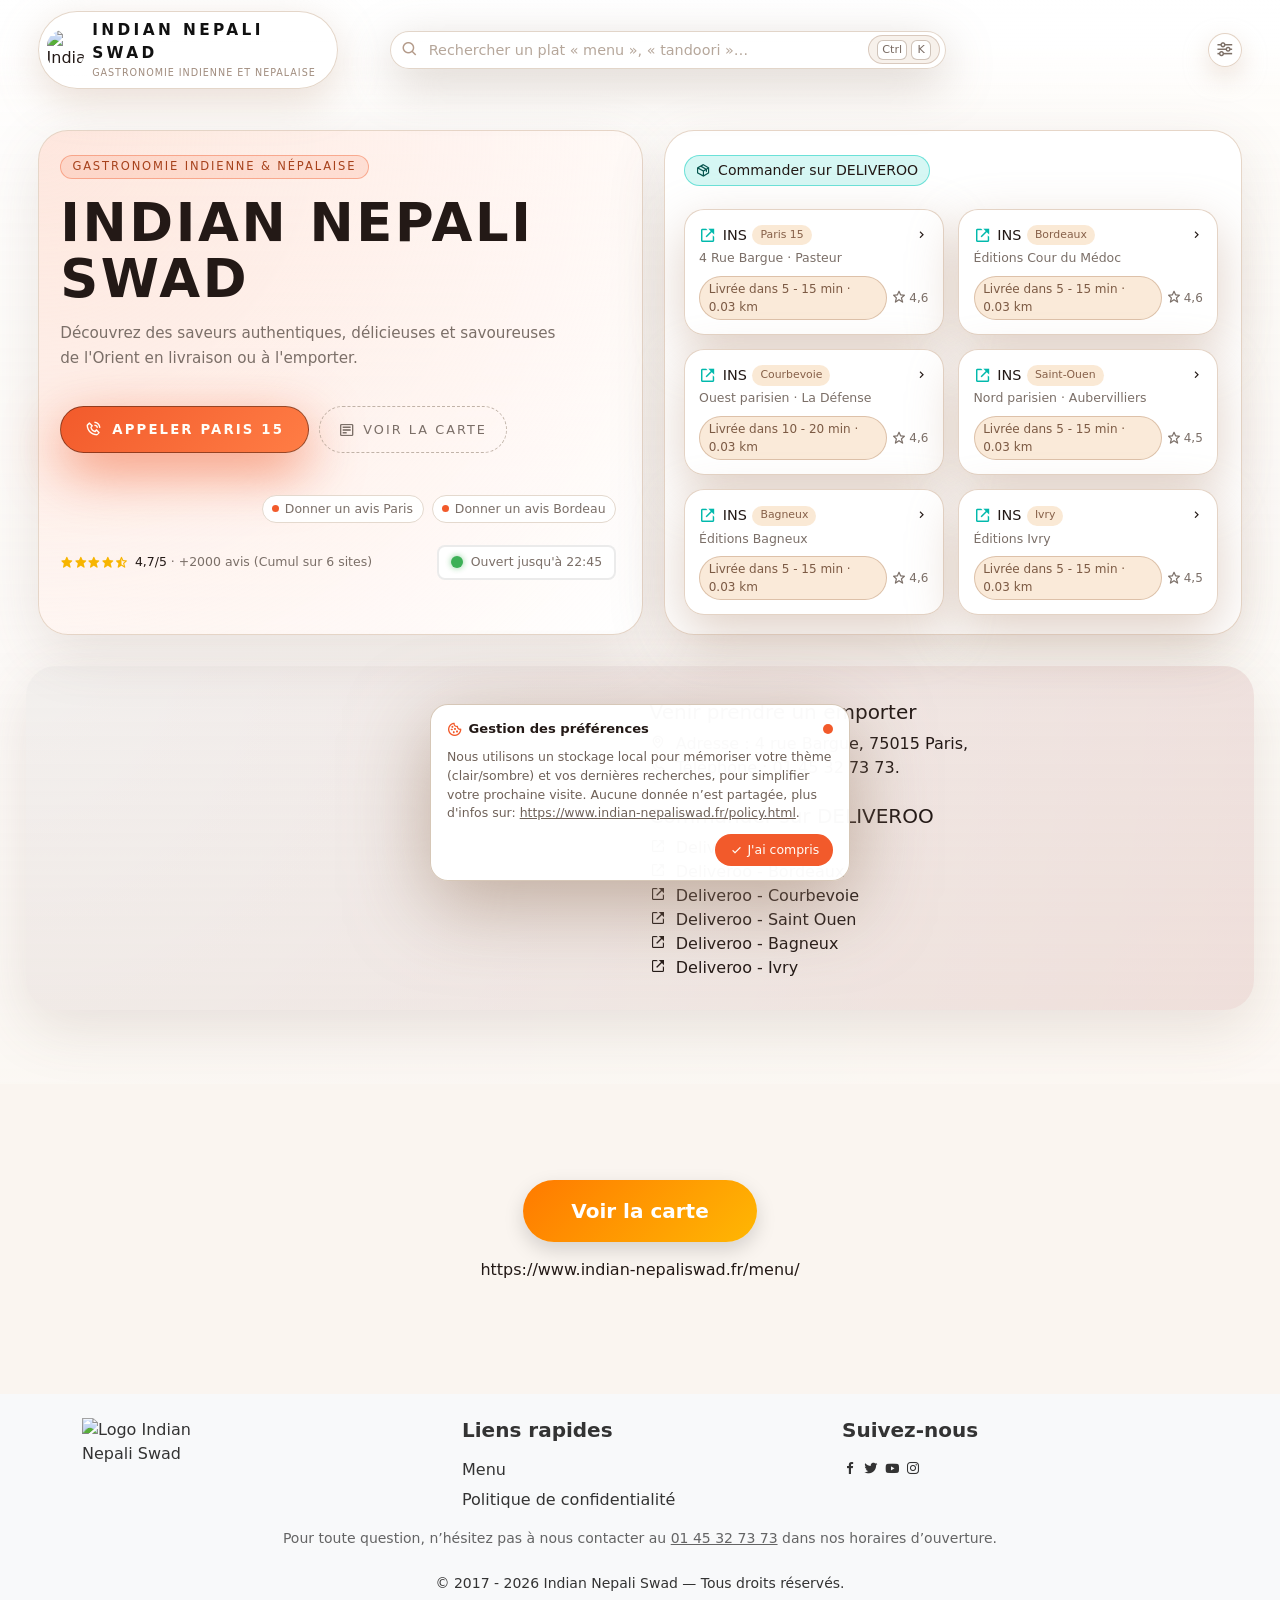
==== commit 6fba8ac8: "Update index.html" ====
--- a/index.html
+++ b/index.html
@@ -2,7 +2,7 @@
 <html lang="fr">
 <head>
 <meta charset="UTF-8" />
-<title>Indian Nepali Swad | Hero</title>
+<title>Indian Nepali Swad | Acceuil</title>
 <meta name="viewport" content="width=device-width, initial-scale=1.0" />
 <meta property="og:title" content="INDIAN NEPALI SWAD" />
 <meta property="og:type" content="website" />
@@ -25,228 +25,7 @@
 <link href="https://cdn.jsdelivr.net/npm/bootstrap@5.3.8/dist/css/bootstrap.min.css" rel="stylesheet" crossorigin="anonymous"/>
 <link rel="stylesheet" href="https://unpkg.com/leaflet@1.9.4/dist/leaflet.css"/>
 <style>
-* {
-  margin: 0;
-  padding: 0;
-  box-sizing: border-box;
-}
-
-html,
-body {
-  height: 100%;
-}
-:root {
-  --bg: #faf5f0;
-  --bg-soft: #f5eee6;
-  --bg-elevated: #ffffff;
-  --text-main: #231916;
-  --text-soft: #7b6f68;
-  --text-muted: #a49a92;
-  --accent-primary: #f25a2b;
-  --accent-primary-soft: rgba(242, 90, 43, 0.12);
-  --accent-primary-soft-strong: rgba(242, 90, 43, 0.18);
-  --accent-delivery: #00ccbc;
-  --accent-delivery-soft: rgba(0, 204, 188, 0.16);
-  --accent-delivery-strong: #01b9ac;
-  --border-subtle: #e4d9ce;
-  --border-strong: #d4c6b8;
-  --shadow-soft: 0 18px 60px rgba(107, 78, 61, 0.14);
-  --shadow-strong: 0 30px 80px rgba(40, 22, 13, 0.2);
-  --radius-xl: 40px;
-  --radius-lg: 30px;
-  --radius-md: 22px;
-  --radius-sm: 14px;
-  --radius-pill: 999px;
-  --t-fast: 0.18s ease;
-  --t-med: 0.32s ease-out;
-  --t-slow: 0.6s ease;
-  --scrollbar-bg: #f1e5d6;
-  --scrollbar-thumb: #c59d7a;
-  --scrollbar-thumb-hover: #b27f58;
-}
-
-body.theme-dark {
-  --bg: #070404;
-  --bg-soft: #130b08;
-  --bg-elevated: #141010;
-  --text-main: #fdf7f2;
-  --text-soft: #c1b2a8;
-  --text-muted: #8f847c;
-  --accent-primary: #ff6a38;
-  --accent-primary-soft: rgba(255, 106, 56, 0.2);
-  --accent-primary-soft-strong: rgba(255, 106, 56, 0.28);
-  --accent-delivery: #00e0ce;
-  --accent-delivery-soft: rgba(0, 224, 206, 0.2);
-  --accent-delivery-strong: #00d6c4;
-  --border-subtle: rgba(255, 255, 255, 0.16);
-  --border-strong: rgba(255, 255, 255, 0.3);
-  --shadow-soft: 0 22px 80px rgba(0, 0, 0, 0.7);
-  --shadow-strong: 0 36px 120px rgba(0, 0, 0, 0.95);
-  --scrollbar-bg: #120c09;
-  --scrollbar-thumb: #4b3527;
-  --scrollbar-thumb-hover: #6c4a33;
-}
-
-body {
-  font-family: system-ui, -apple-system, BlinkMacSystemFont, "Segoe UI",
-    sans-serif;
-  -webkit-font-smoothing: antialiased;
-  background: var(--bg);
-  color: var(--text-main);
-  overflow-y: auto;
-}
-
-img {
-  max-width: 100%;
-  display: block;
-}
-
-a {
-  text-decoration: none;
-  color: inherit;
-}
-
-button {
-  font: inherit;
-  border: none;
-  background: none;
-  cursor: pointer;
-}
-
-input,
-textarea {
-  font: inherit;
-}
-
-
-::-webkit-scrollbar {
-  width: 6px;
-}
-
-::-webkit-scrollbar-track {
-  background: var(--scrollbar-bg);
-}
-
-::-webkit-scrollbar-thumb {
-  background: var(--scrollbar-thumb);
-  border-radius: 999px;
-}
-
-::-webkit-scrollbar-thumb:hover {
-  background: var(--scrollbar-thumb-hover);
-}
-
-.scrollbar-thin {
-  scrollbar-width: thin;
-  scrollbar-color: var(--scrollbar-thumb) var(--scrollbar-bg);
-}
-
-.hero-shell {
-  width: 100%;
-  background: linear-gradient(
-    135deg,
-    rgba(255, 255, 255, 0.94),
-    rgba(255, 252, 246, 0.98)
-  );
-  overflow: hidden;
-  position: relative;
-  min-height: 100vh;
-  display: flex;
-  flex-direction: column;
-}
-
-body.theme-dark .hero-shell {
-  background: radial-gradient(
-    circle at top left,
-    rgba(255, 106, 56, 0.16),
-    rgba(20, 12, 9, 1)
-  );
-  border-color: rgba(255, 255, 255, 0.08);
-}
-
-.hero-shell-bg {
-  position: absolute;
-  inset: 0;
-  pointer-events: none;
-  overflow: hidden;
-}
-
-.hero-shell-bg-image {
-  position: absolute;
-  inset: -80px;
-  background-image:
-    linear-gradient(to bottom, rgba(255, 255, 255, 0.68), rgba(250, 245, 240, 0.96)),
-    url("https://www.indian-nepaliswad.fr/Photo%20acceuil%201.jpg");
-  background-size: cover;
-  background-position: center;
-  opacity: 0.65;
-  transform-origin: center;
-  transform: scale(1.08);
-}
-
-body.theme-dark .hero-shell-bg-image {
-  background-image:
-    linear-gradient(to bottom, rgba(0, 0, 0, 0.68), rgba(0, 0, 0, 0.96)),
-    url("https://www.indian-nepaliswad.fr/Photo%20acceuil%201.jpg");
-  opacity: 0.95;
-  animation: zoomDark 22s ease-in-out infinite alternate;
-}
-
-.hero-shell-bg-overlay {
-  position: absolute;
-  inset: 0;
-  background:
-    radial-gradient(circle at top left, rgba(255, 198, 137, 0.1), transparent 40%),
-    radial-gradient(circle at bottom right, rgba(255, 172, 128, 0.3), transparent 45%),
-    linear-gradient(to bottom right, rgba(255, 255, 255, 0.12), rgba(252, 244, 236, 0.1));
-  mix-blend-mode: screen;
-  opacity: 0.55;
-}
-
-body.theme-dark .hero-shell-bg-overlay {
-  background:
-    radial-gradient(circle at top left, rgba(255, 106, 56, 0.3), transparent 40%),
-    radial-gradient(circle at bottom right, rgba(0, 204, 188, 0.22), transparent 50%);
-  mix-blend-mode: soft-light;
-  opacity: 1;
-}
-
-.hero-shell-bg-noise {
-  position: absolute;
-  inset: 0;
-  background-image: url("https://grainy-gradients.vercel.app/noise.svg");
-  background-size: 260px 260px;
-  mix-blend-mode: soft-light;
-  opacity: 0.4;
-}
-
-body.theme-dark .hero-shell-bg-noise {
-  opacity: 0.45;
-}
-
-.hero-top-bar-sticky {
-  position: fixed;
-  width: 100%;
-  top: 0;
-  z-index: 40;
-  background: linear-gradient(
-    to bottom,
-    rgba(255, 255, 255, 0.96),
-    rgba(255, 255, 255, 0.82),
-    transparent
-  );
-  padding: 0.7rem 2.4rem 0.4rem;
-}
-
-body.theme-dark .hero-top-bar-sticky {
-  background: linear-gradient(
-    to bottom,
-    rgba(10, 7, 5, 0.98),
-    rgba(10, 7, 5, 0.86),
-    transparent
-  );
-}
-
+* {margin: 0;padding: 0;box-sizing: border-box;}html,body {height: 100%;}:root {--bg: #faf5f0;--bg-soft: #f5eee6;--bg-elevated: #ffffff;--text-main: #231916;--text-soft: #7b6f68;--text-muted: #a49a92;--accent-primary: #f25a2b;--accent-primary-soft: rgba(242, 90, 43, 0.12);--accent-primary-soft-strong: rgba(242, 90, 43, 0.18);--accent-delivery: #00ccbc;--accent-delivery-soft: rgba(0, 204, 188, 0.16);--accent-delivery-strong: #01b9ac;--border-subtle: #e4d9ce;--border-strong: #d4c6b8;--shadow-soft: 0 18px 60px rgba(107, 78, 61, 0.14);--shadow-strong: 0 30px 80px rgba(40, 22, 13, 0.2);--radius-xl: 40px;--radius-lg: 30px;--radius-md: 22px;--radius-sm: 14px;--radius-pill: 999px;--t-fast: 0.18s ease;--t-med: 0.32s ease-out;--t-slow: 0.6s ease;--scrollbar-bg: #f1e5d6;--scrollbar-thumb: #c59d7a;--scrollbar-thumb-hover: #b27f58;}body.theme-dark {--bg: #070404;--bg-soft: #130b08;--bg-elevated: #141010;--text-main: #fdf7f2;--text-soft: #c1b2a8;--text-muted: #8f847c;--accent-primary: #ff6a38;--accent-primary-soft: rgba(255, 106, 56, 0.2);--accent-primary-soft-strong: rgba(255, 106, 56, 0.28);--accent-delivery: #00e0ce;--accent-delivery-soft: rgba(0, 224, 206, 0.2);--accent-delivery-strong: #00d6c4;--border-subtle: rgba(255, 255, 255, 0.16);--border-strong: rgba(255, 255, 255, 0.3);--shadow-soft: 0 22px 80px rgba(0, 0, 0, 0.7);--shadow-strong: 0 36px 120px rgba(0, 0, 0, 0.95);--scrollbar-bg: #120c09;--scrollbar-thumb: #4b3527;--scrollbar-thumb-hover: #6c4a33;}body {font-family: system-ui, -apple-system, BlinkMacSystemFont, "Segoe UI",sans-serif;-webkit-font-smoothing: antialiased;background: var(--bg);color: var(--text-main);overflow-y: auto;}img {max-width: 100%;display: block;}a {text-decoration: none;color: inherit;}button {font: inherit;border: none;background: none;cursor: pointer;}input,textarea {font: inherit;}::-webkit-scrollbar {width: 6px;}::-webkit-scrollbar-track {background: var(--scrollbar-bg);}::-webkit-scrollbar-thumb {background: var(--scrollbar-thumb);border-radius: 999px;}::-webkit-scrollbar-thumb:hover {background: var(--scrollbar-thumb-hover);}.scrollbar-thin {scrollbar-width: thin;scrollbar-color: var(--scrollbar-thumb) var(--scrollbar-bg);}.hero-shell {width: 100%;background: linear-gradient(135deg,rgba(255, 255, 255, 0.94),rgba(255, 252, 246, 0.98));overflow: hidden;position: relative;min-height: 100vh;display: flex;flex-direction: column;}body.theme-dark .hero-shell {background: radial-gradient(circle at top left,rgba(255, 106, 56, 0.16),rgba(20, 12, 9, 1));border-color: rgba(255, 255, 255, 0.08);}.hero-shell-bg {position: absolute;inset: 0;pointer-events: none;overflow: hidden;}.hero-shell-bg-image {position: absolute;inset: -80px;background-image:linear-gradient(to bottom, rgba(255, 255, 255, 0.48), rgba(250, 245, 240, 0.86)),url("https://www.indian-nepaliswad.fr/Photo%20acceuil%201.jpg");background-size: cover;background-position: center;opacity: 1;transform-origin: center;transform: scale(1.08);}body.theme-dark .hero-shell-bg-image {background-image:linear-gradient(to bottom, rgba(0, 0, 0, 0.28), rgba(0, 0, 0, 0.96)),url("https://www.indian-nepaliswad.fr/Photo%20acceuil%201.jpg");opacity: 1;animation: zoomDark 22s ease-in-out infinite alternate;}.hero-shell-bg-overlay {position: absolute;inset: 0;background:radial-gradient(circle at top left, rgba(255, 198, 137, 0.1), transparent 40%),radial-gradient(circle at bottom right, rgba(255, 172, 128, 0.3), transparent 45%),linear-gradient(to bottom right, rgba(255, 255, 255, 0.12), rgba(252, 244, 236, 0.1));mix-blend-mode: screen;opacity: 0.55;}body.theme-dark .hero-shell-bg-overlay {background:radial-gradient(circle at top left, rgba(255, 106, 56, 0.3), transparent 40%),radial-gradient(circle at bottom right, rgba(0, 204, 188, 0.22), transparent 50%);mix-blend-mode: soft-light;opacity: 1;}.hero-shell-bg-noise {position: absolute;inset: 0;background-image: url("https://grainy-gradients.vercel.app/noise.svg");background-size: 260px 260px;mix-blend-mode: soft-light;opacity: 0.4;}body.theme-dark .hero-shell-bg-noise {opacity: 0.45;}.hero-top-bar-sticky {position: fixed;width: 100%;top: 0;z-index: 40;background: linear-gradient(to bottom,rgba(255, 255, 255, 0.96),rgba(255, 255, 255, 0.82),transparent);padding: 0.7rem 2.4rem 0.4rem;}body.theme-dark .hero-top-bar-sticky {background: linear-gradient(to bottom,rgba(10, 7, 5, 0.98),rgba(10, 7, 5, 0.86),transparent);}
 @media (max-width: 1024px) {
   .hero-top-bar-sticky {
     padding: 0.65rem 1.8rem 0.4rem;
